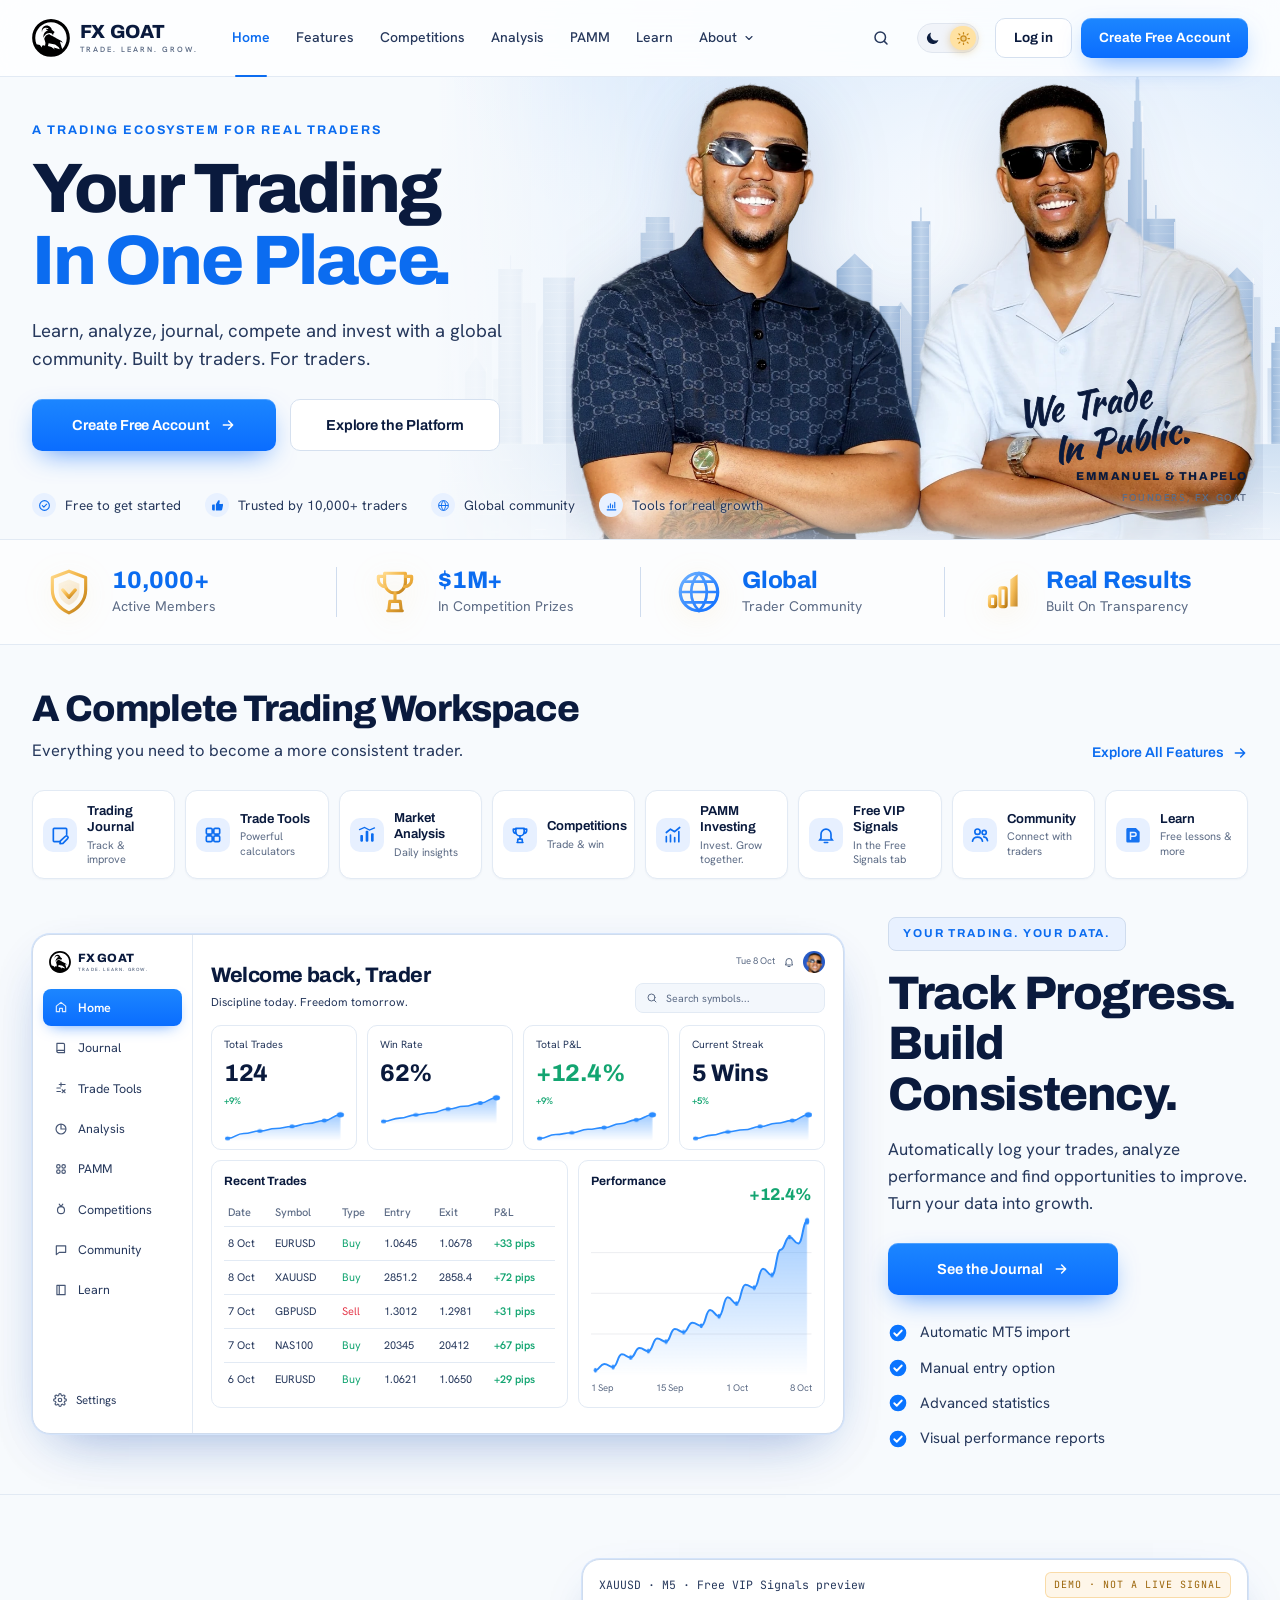
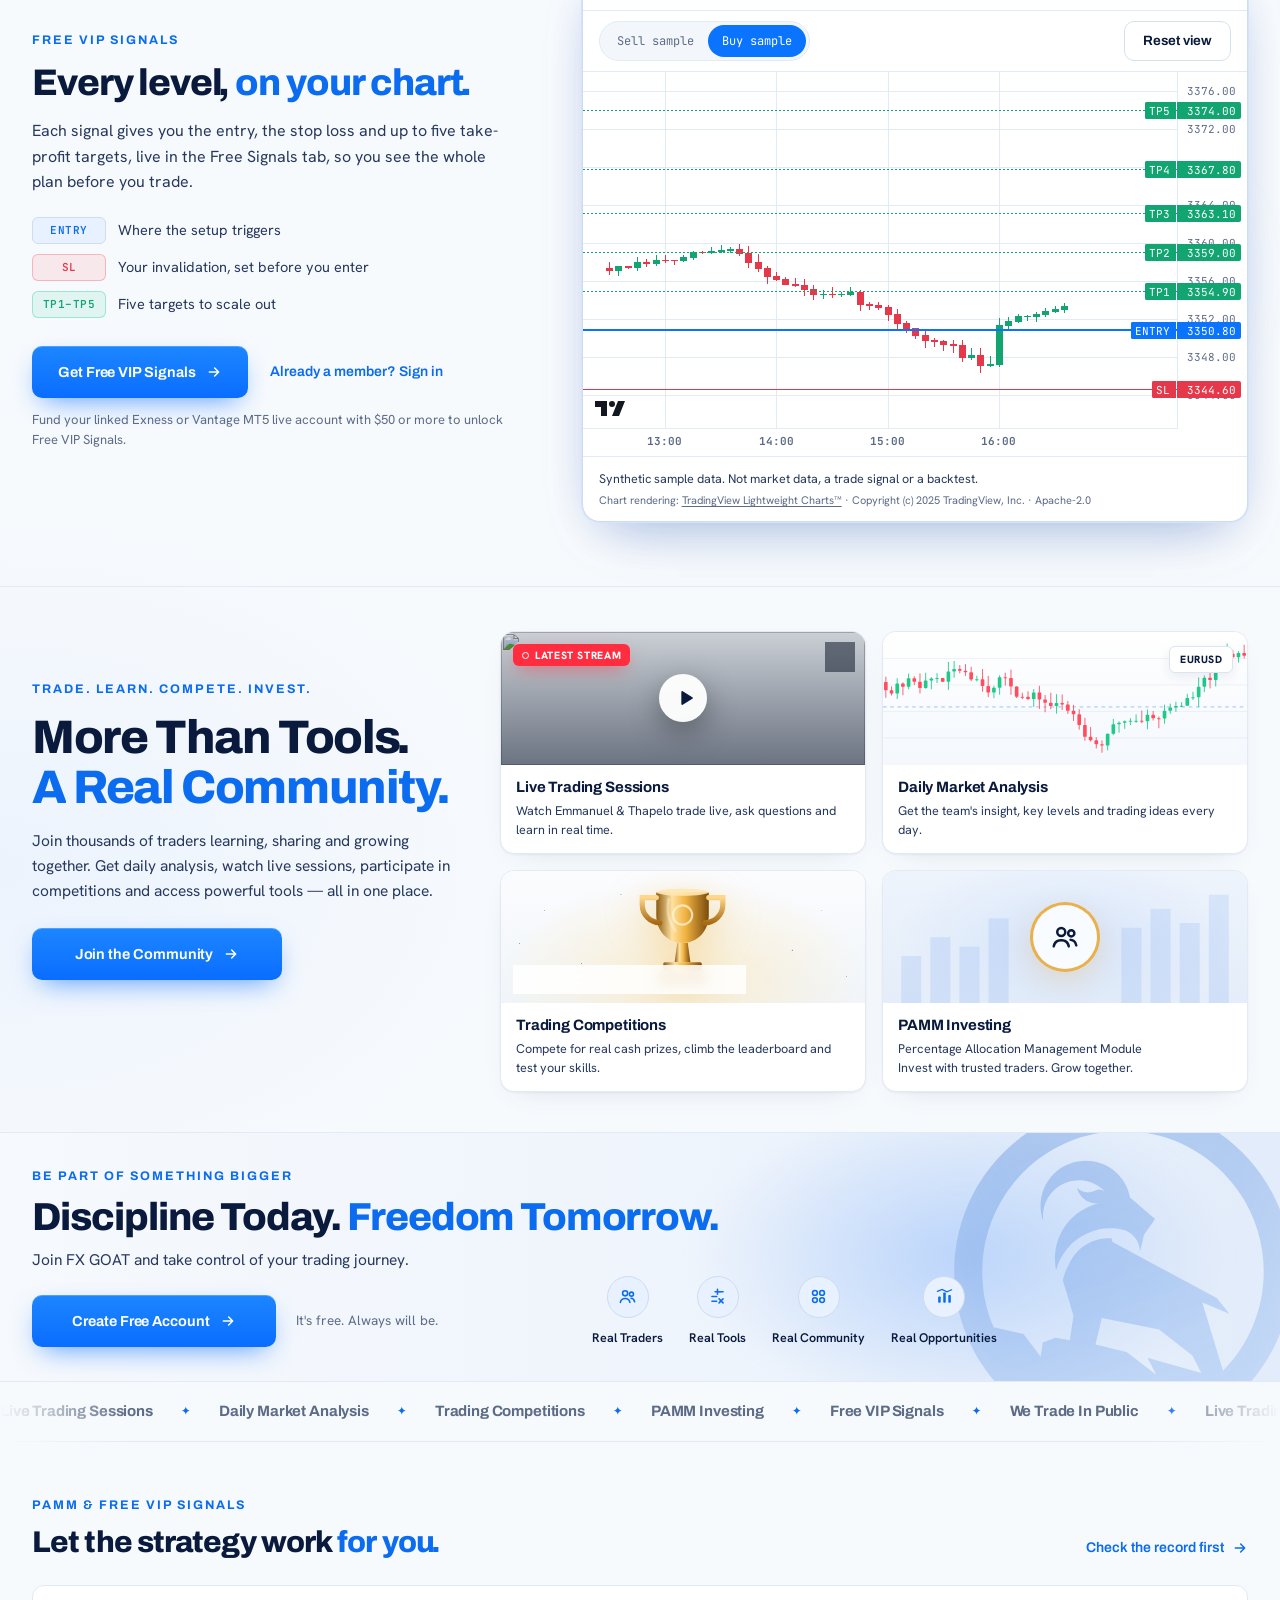
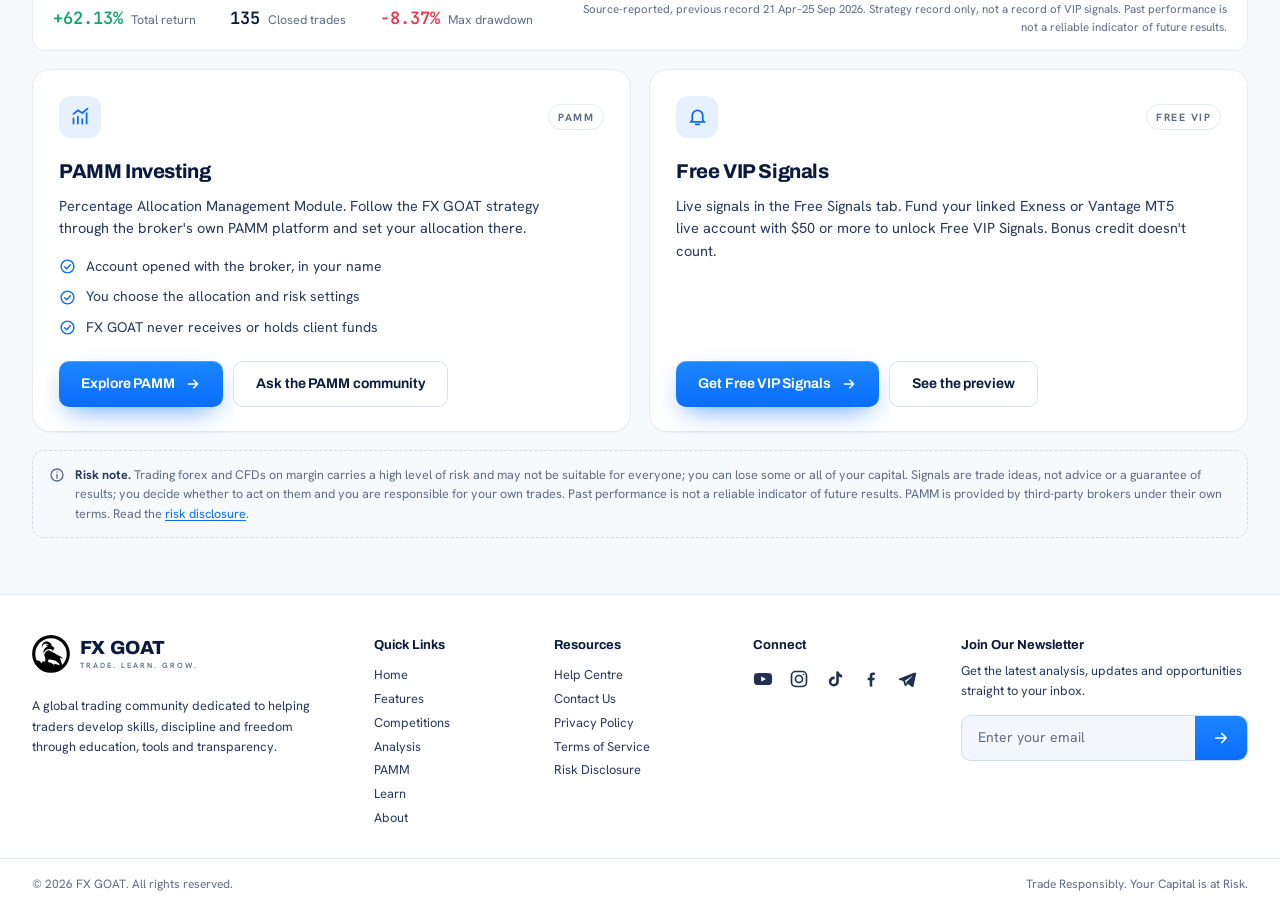
==== index.html @ 234e2928 "preview: glowing-navy homepage (PAMM + Free VIP, no Copy Trading)" ====
<!doctype html>
<html lang="en" data-theme="dark">
<head>
  <meta charset="UTF-8" />
  <meta name="viewport" content="width=device-width, initial-scale=1, viewport-fit=cover" />
  <title>FX GOAT — Your Trading In One Place.</title>
  <meta name="description" content="Learn, analyze, journal, compete and invest with a global community. Built by traders. For traders." />
  <meta name="theme-color" content="#010e1f" media="(prefers-color-scheme: dark)" />
  <meta name="theme-color" content="#f7fafd" media="(prefers-color-scheme: light)" />
  <link rel="icon" href="/assets/fxgoat-icon-white.svg" type="image/svg+xml" />
  <link rel="preload" as="image" href="/assets/founders.webp" />
  <script>
    (function () {
      try {
        var s = localStorage.getItem('fxgoat-theme');
        var t = s === 'light' || s === 'dark' ? s : (window.matchMedia('(prefers-color-scheme: light)').matches ? 'light' : 'dark');
        document.documentElement.setAttribute('data-theme', t);
      } catch (e) {}
      document.documentElement.classList.add('js');
    })();
  </script>
  <script type="module" crossorigin src="/assets/index-CThJHOkt.js"></script>
  <link rel="stylesheet" crossorigin href="/assets/index-Bb4tvzgu.css">
</head>
<body>
  <a class="skip" href="#main">Skip to content</a>

  <!-- ===== Icon sprite ===== -->
  <svg width="0" height="0" style="position:absolute" aria-hidden="true">
    <defs>
      <linearGradient id="g-gold" x1="0" y1="0" x2="1" y2="1"><stop offset="0" stop-color="#ffd98a"/><stop offset=".5" stop-color="#f0b03f"/><stop offset="1" stop-color="#b97a17"/></linearGradient>
      <linearGradient id="g-blue" x1="0" y1="0" x2="1" y2="1"><stop offset="0" stop-color="#6fb2ff"/><stop offset="1" stop-color="#0a6cff"/></linearGradient>
    </defs>
    <symbol id="i-search" viewBox="0 0 24 24" fill="none" stroke="currentColor" stroke-width="2" stroke-linecap="round"><circle cx="11" cy="11" r="7"/><path d="m20 20-3.5-3.5"/></symbol>
    <symbol id="i-moon" viewBox="0 0 24 24" fill="currentColor"><path d="M20.5 14.6A8.5 8.5 0 0 1 9.4 3.5a.6.6 0 0 0-.8-.7A9.5 9.5 0 1 0 21.2 15.4a.6.6 0 0 0-.7-.8Z"/></symbol>
    <symbol id="i-sun" viewBox="0 0 24 24" fill="none" stroke="currentColor" stroke-width="2" stroke-linecap="round"><circle cx="12" cy="12" r="4.2" fill="currentColor" fill-opacity=".25"/><path d="M12 2.5v2.2M12 19.3v2.2M4.6 4.6l1.6 1.6M17.8 17.8l1.6 1.6M2.5 12h2.2M19.3 12h2.2M4.6 19.4l1.6-1.6M17.8 6.2l1.6-1.6"/></symbol>
    <symbol id="i-chev" viewBox="0 0 24 24" fill="none" stroke="currentColor" stroke-width="2.2" stroke-linecap="round" stroke-linejoin="round"><path d="m6 9 6 6 6-6"/></symbol>
    <symbol id="i-arrow" viewBox="0 0 24 24" fill="none" stroke="currentColor" stroke-width="2.2" stroke-linecap="round" stroke-linejoin="round"><path d="M5 12h14M13 6l6 6-6 6"/></symbol>
    <symbol id="i-check" viewBox="0 0 24 24"><circle cx="12" cy="12" r="10" fill="currentColor"/><path d="m7.5 12.3 3 3 6-6.3" fill="none" stroke="#fff" stroke-width="2.2" stroke-linecap="round" stroke-linejoin="round"/></symbol>
    <symbol id="i-check-o" viewBox="0 0 24 24" fill="none" stroke="currentColor" stroke-width="2" stroke-linecap="round" stroke-linejoin="round"><circle cx="12" cy="12" r="9"/><path d="m8 12.3 2.8 2.8L16 9.6"/></symbol>
    <symbol id="i-thumb" viewBox="0 0 24 24" fill="currentColor"><path d="M7 10v11H3.5A1.5 1.5 0 0 1 2 19.5v-8A1.5 1.5 0 0 1 3.5 10H7Zm2 11V9.6l4.2-6.8a1.6 1.6 0 0 1 2.9 1.1L15.4 9h4.8a2 2 0 0 1 2 2.4l-1.6 7.8A2.3 2.3 0 0 1 18.3 21H9Z"/></symbol>
    <symbol id="i-globe" viewBox="0 0 24 24" fill="none" stroke="currentColor" stroke-width="1.8"><circle cx="12" cy="12" r="9"/><path d="M3 12h18M12 3c2.6 2.6 3.8 5.6 3.8 9s-1.2 6.4-3.8 9c-2.6-2.6-3.8-5.6-3.8-9S9.4 5.6 12 3Z"/></symbol>
    <symbol id="i-growth" viewBox="0 0 24 24" fill="none" stroke="currentColor" stroke-width="2" stroke-linecap="round" stroke-linejoin="round"><path d="M4 20h16"/><path d="M6 16v-3M10 16V9M14 16v-5M18 16V6"/></symbol>
    <symbol id="i-journal" viewBox="0 0 24 24" fill="none" stroke="currentColor" stroke-width="2" stroke-linecap="round" stroke-linejoin="round"><path d="M12 20H5a1 1 0 0 1-1-1V5a1 1 0 0 1 1-1h14a1 1 0 0 1 1 1v6"/><path d="M18.4 13.6a1.9 1.9 0 0 1 2.7 2.7L15.5 22 12 22.5l.5-3.5 5.9-5.4Z"/></symbol>
    <symbol id="i-tools" viewBox="0 0 24 24" fill="none" stroke="currentColor" stroke-width="2" stroke-linejoin="round"><rect x="4" y="4" width="7" height="7" rx="1.5"/><rect x="13" y="4" width="7" height="7" rx="1.5"/><rect x="4" y="13" width="7" height="7" rx="1.5"/><rect x="13" y="13" width="7" height="7" rx="1.5"/></symbol>
    <symbol id="i-analysis" viewBox="0 0 24 24" fill="currentColor"><rect x="4" y="12" width="3.2" height="8" rx="1"/><rect x="10.4" y="7" width="3.2" height="13" rx="1"/><rect x="16.8" y="10" width="3.2" height="10" rx="1"/><path d="M3 5.5 9 3l6 3 6-2.5" fill="none" stroke="currentColor" stroke-width="1.6" stroke-linecap="round"/></symbol>
    <symbol id="i-trophy" viewBox="0 0 24 24" fill="none" stroke="currentColor" stroke-width="2" stroke-linecap="round" stroke-linejoin="round"><path d="M7 4h10v4a5 5 0 0 1-10 0V4Z"/><path d="M17 5h3v1.5A3.5 3.5 0 0 1 16.6 10M7 5H4v1.5A3.5 3.5 0 0 0 7.4 10M12 13v4M8.5 21h7M9.5 17h5l.5 4h-6l.5-4Z"/></symbol>
    <symbol id="i-pamm" viewBox="0 0 24 24" fill="none" stroke="currentColor" stroke-width="2" stroke-linecap="round" stroke-linejoin="round"><path d="M4 20V14M9 20v-8M14 20v-5M19 20V8"/><path d="M4 9l5-4 5 3 6-5"/></symbol>
    <symbol id="i-users" viewBox="0 0 24 24" fill="none" stroke="currentColor" stroke-width="2" stroke-linecap="round" stroke-linejoin="round"><circle cx="9" cy="8" r="3.2"/><path d="M3 19.5c.6-3.3 3-5 6-5s5.4 1.7 6 5"/><circle cx="17" cy="9" r="2.5"/><path d="M16.5 14.3c2.4.2 4 1.7 4.5 4.4"/></symbol>
    <symbol id="i-learn" viewBox="0 0 24 24" fill="currentColor"><path d="M5 3.5h10.5L20 8v11.5A1.5 1.5 0 0 1 18.5 21h-13A1.5 1.5 0 0 1 4 19.5v-14A2 2 0 0 1 5 3.5Z" opacity=".95"/><path d="M9 9h4.5a2.2 2.2 0 0 1 0 4.4H9V9Zm0 4.4V17" fill="none" stroke="var(--tile-ic-bg,#fff)" stroke-width="1.8" stroke-linecap="round"/></symbol>
    <symbol id="i-home" viewBox="0 0 24 24" fill="none" stroke="currentColor" stroke-width="2" stroke-linejoin="round"><path d="M4 10.5 12 4l8 6.5V20h-5.5v-5.5h-5V20H4z"/></symbol>
    <symbol id="i-book" viewBox="0 0 24 24" fill="none" stroke="currentColor" stroke-width="2" stroke-linejoin="round"><path d="M5 4h11a2 2 0 0 1 2 2v14H7a2 2 0 0 1-2-2V4Z"/><path d="M5 18a2 2 0 0 1 2-2h11"/></symbol>
    <symbol id="i-calc" viewBox="0 0 24 24" fill="none" stroke="currentColor" stroke-width="2" stroke-linecap="round"><path d="M12 3v6M9 6h6M5 12h6M14 15l5 5M19 15l-5 5M5 18h6"/><path d="M15 6h4"/></symbol>
    <symbol id="i-pie" viewBox="0 0 24 24" fill="none" stroke="currentColor" stroke-width="2"><circle cx="12" cy="12" r="8.5"/><path d="M12 3.5V12h8.5"/></symbol>
    <symbol id="i-grid4" viewBox="0 0 24 24" fill="none" stroke="currentColor" stroke-width="2"><circle cx="7.5" cy="7.5" r="3"/><circle cx="16.5" cy="7.5" r="3"/><circle cx="7.5" cy="16.5" r="3"/><circle cx="16.5" cy="16.5" r="3"/></symbol>
    <symbol id="i-medal" viewBox="0 0 24 24" fill="none" stroke="currentColor" stroke-width="2" stroke-linejoin="round"><circle cx="12" cy="14" r="6"/><path d="m8.5 3 3.5 5 3.5-5"/></symbol>
    <symbol id="i-chat" viewBox="0 0 24 24" fill="none" stroke="currentColor" stroke-width="2" stroke-linejoin="round"><path d="M4 5h16v11H9l-5 4V5Z"/></symbol>
    <symbol id="i-cap" viewBox="0 0 24 24" fill="none" stroke="currentColor" stroke-width="2" stroke-linejoin="round"><path d="M5 4h14v16H5z"/><path d="M9 4v16"/></symbol>
    <symbol id="i-gear" viewBox="0 0 24 24" fill="none" stroke="currentColor" stroke-width="2"><circle cx="12" cy="12" r="3"/><path d="M19.4 15a1.6 1.6 0 0 0 .3 1.8l.1.1a2 2 0 1 1-2.8 2.8l-.1-.1a1.6 1.6 0 0 0-1.8-.3 1.6 1.6 0 0 0-1 1.5V21a2 2 0 1 1-4 0v-.1a1.6 1.6 0 0 0-1-1.5 1.6 1.6 0 0 0-1.8.3l-.1.1a2 2 0 1 1-2.8-2.8l.1-.1a1.6 1.6 0 0 0 .3-1.8 1.6 1.6 0 0 0-1.5-1H3a2 2 0 1 1 0-4h.1a1.6 1.6 0 0 0 1.5-1 1.6 1.6 0 0 0-.3-1.8l-.1-.1a2 2 0 1 1 2.8-2.8l.1.1a1.6 1.6 0 0 0 1.8.3H9a1.6 1.6 0 0 0 1-1.5V3a2 2 0 1 1 4 0v.1a1.6 1.6 0 0 0 1 1.5 1.6 1.6 0 0 0 1.8-.3l.1-.1a2 2 0 1 1 2.8 2.8l-.1.1a1.6 1.6 0 0 0-.3 1.8V9a1.6 1.6 0 0 0 1.5 1H21a2 2 0 1 1 0 4h-.1a1.6 1.6 0 0 0-1.5 1Z"/></symbol>
    <symbol id="i-bell" viewBox="0 0 24 24" fill="none" stroke="currentColor" stroke-width="2" stroke-linecap="round"><path d="M6 16V11a6 6 0 1 1 12 0v5l1.5 2h-15L6 16Z"/><path d="M10 21h4"/></symbol>
    <symbol id="i-play" viewBox="0 0 24 24" fill="currentColor"><path d="M8 5.5v13a1 1 0 0 0 1.5.9l10.5-6.5a1 1 0 0 0 0-1.8L9.5 4.6A1 1 0 0 0 8 5.5Z"/></symbol>
    <symbol id="i-close" viewBox="0 0 24 24" fill="none" stroke="currentColor" stroke-width="2.2" stroke-linecap="round"><path d="M6 6l12 12M18 6 6 18"/></symbol>
    <symbol id="i-menu" viewBox="0 0 24 24" fill="none" stroke="currentColor" stroke-width="2.2" stroke-linecap="round"><path d="M4 7h16M4 12h16M4 17h16"/></symbol>
    <symbol id="i-expand" viewBox="0 0 24 24" fill="none" stroke="currentColor" stroke-width="2" stroke-linecap="round" stroke-linejoin="round"><path d="M15 4h5v5M9 20H4v-5M20 4l-6 6M4 20l6-6"/></symbol>
    <symbol id="i-shield" viewBox="0 0 24 24" fill="none" stroke="currentColor" stroke-width="2" stroke-linejoin="round"><path d="M12 3 4.5 6v6c0 4.5 3.3 7.8 7.5 9 4.2-1.2 7.5-4.5 7.5-9V6L12 3Z"/><path d="m9 12 2.2 2.2L15.5 10" stroke-linecap="round"/></symbol>
    <symbol id="i-info" viewBox="0 0 24 24" fill="none" stroke="currentColor" stroke-width="2" stroke-linecap="round"><circle cx="12" cy="12" r="9"/><path d="M12 11v6M12 7.5v.01"/></symbol>
    <symbol id="i-person" viewBox="0 0 24 24" fill="currentColor"><circle cx="12" cy="8.5" r="4"/><path d="M4 21c.7-4.4 3.9-7 8-7s7.3 2.6 8 7H4Z"/></symbol>
    <symbol id="i-yt" viewBox="0 0 24 24" fill="currentColor"><path d="M22.5 7.2a2.8 2.8 0 0 0-2-2C18.7 4.7 12 4.7 12 4.7s-6.7 0-8.5.5a2.8 2.8 0 0 0-2 2A29 29 0 0 0 1 12a29 29 0 0 0 .5 4.8 2.8 2.8 0 0 0 2 2c1.8.5 8.5.5 8.5.5s6.7 0 8.5-.5a2.8 2.8 0 0 0 2-2A29 29 0 0 0 23 12a29 29 0 0 0-.5-4.8ZM9.8 15.1V8.9l5.7 3.1-5.7 3.1Z"/></symbol>
    <symbol id="i-ig" viewBox="0 0 24 24" fill="none" stroke="currentColor" stroke-width="2"><rect x="3" y="3" width="18" height="18" rx="5"/><circle cx="12" cy="12" r="4.2"/><circle cx="17.4" cy="6.6" r="1" fill="currentColor" stroke="none"/></symbol>
    <symbol id="i-tt" viewBox="0 0 24 24" fill="currentColor"><path d="M16.6 3c.3 2.3 1.7 3.9 4 4.1v3.1a7.6 7.6 0 0 1-4-1.2v6.1a6 6 0 1 1-6-6c.3 0 .6 0 .9.1v3.2a2.9 2.9 0 1 0 2 2.7V3h3.1Z"/></symbol>
    <symbol id="i-fb" viewBox="0 0 24 24" fill="currentColor"><path d="M13.5 21v-7.5H16l.4-3h-2.9V8.6c0-.9.3-1.5 1.5-1.5h1.6V4.4a21 21 0 0 0-2.3-.1c-2.3 0-3.9 1.4-3.9 4V10.5H8v3h2.4V21h3.1Z"/></symbol>
    <symbol id="i-tg" viewBox="0 0 24 24" fill="currentColor"><path d="M21.4 4.2 2.9 11.3c-1.3.5-1.2 1.2-.2 1.5l4.7 1.5 1.8 5.6c.2.6.4.8.9.8.4 0 .6-.2.9-.5l2.3-2.2 4.8 3.5c.9.5 1.5.2 1.7-.8l3.1-14.7c.3-1.3-.5-1.8-1.5-1.4ZM9.6 14l8.3-5.3c.4-.2.7-.1.4.2l-6.9 6.3-.3 3.1L9.6 14Z"/></symbol>
  </svg>

  <!-- ===== Header ===== -->
  <header class="site-header" id="top">
    <div class="container header-inner">
      <a class="brand" href="https://fxgoat.com/" aria-label="FX GOAT home">
        <span class="brand-mark" aria-hidden="true"></span>
        <span class="brand-text"><b>FX GOAT</b><small>TRADE. LEARN. GROW.</small></span>
      </a>
      <nav class="main-nav" aria-label="Primary">
        <a class="is-active" aria-current="page" href="https://fxgoat.com/">Home</a>
        <a href="https://fxgoat.com/technology">Features</a>
        <a href="https://fxgoat.com/account/signup?product=competitions&amp;source=competition-popup">Competitions</a>
        <a href="https://fxgoat.com/trading">Analysis</a>
        <a href="https://fxgoat.com/follow-the-strategy">PAMM</a>
        <a href="https://www.gtmfxgoat.com" target="_blank" rel="noopener">Learn</a>
        <div class="nav-drop">
          <button class="nav-drop-btn" aria-expanded="false" aria-haspopup="true">About <svg class="ic12"><use href="#i-chev"/></svg></button>
          <div class="nav-drop-menu" role="menu">
            <a role="menuitem" href="https://fxgoat.com/about"><b>About FX GOAT</b><span>Our story and founders</span></a>
            <a role="menuitem" href="https://fxgoat.com/performance"><b>Performance</b><span>The published record</span></a>
            <a role="menuitem" href="https://fxgoat.com/media"><b>Community &amp; Media</b><span>Channels and Telegram</span></a>
            <a role="menuitem" href="https://fxgoat.com/partners"><b>Partners</b><span>Brokers, platforms, sponsors</span></a>
            <a role="menuitem" href="https://fxgoat.com/contact"><b>Contact</b><span>Talk to the team</span></a>
          </div>
        </div>
      </nav>
      <div class="header-actions">
        <button class="icon-btn" id="search-btn" aria-label="Search FX GOAT"><svg class="ic18"><use href="#i-search"/></svg></button>
        <button class="theme-toggle" id="theme-toggle" role="switch" aria-checked="true" aria-label="Toggle dark mode">
          <span class="tt-track"><span class="tt-ic tt-moon"><svg><use href="#i-moon"/></svg></span><span class="tt-ic tt-sun"><svg><use href="#i-sun"/></svg></span><span class="tt-knob"></span></span>
        </button>
        <a class="btn btn-ghost btn-sm hide-sm" href="https://dashboard.fxgoat.com/login">Log in</a>
        <a class="btn btn-primary btn-sm hide-sm" href="https://fxgoat.com/account/signup">Create Free Account</a>
        <button class="icon-btn menu-btn" id="menu-btn" aria-label="Open menu" aria-expanded="false" aria-controls="mobile-menu"><svg class="ic20"><use href="#i-menu"/></svg></button>
      </div>
    </div>
    <div class="mobile-menu" id="mobile-menu" hidden>
      <nav class="container" aria-label="Mobile">
        <a href="https://fxgoat.com/">Home</a>
        <a href="https://fxgoat.com/technology">Features</a>
        <a href="https://fxgoat.com/account/signup?product=competitions&amp;source=competition-popup">Competitions</a>
        <a href="https://fxgoat.com/trading">Analysis</a>
        <a href="https://fxgoat.com/follow-the-strategy">PAMM</a>
        <a href="https://www.gtmfxgoat.com" target="_blank" rel="noopener">Learn</a>
        <a href="https://fxgoat.com/about">About</a>
        <div class="mm-actions">
          <a class="btn btn-ghost" href="https://dashboard.fxgoat.com/login">Log in</a>
          <a class="btn btn-primary" href="https://fxgoat.com/account/signup">Create Free Account</a>
        </div>
      </nav>
    </div>
  </header>

  <main id="main">
    <!-- ===== Hero ===== -->
    <section class="hero" aria-labelledby="hero-title">
      <div class="hero-bg" aria-hidden="true">
        <div class="hero-sky hero-sky-dark"></div>
        <div class="hero-sky hero-sky-light"></div>
        <div class="hero-fade"></div>
      </div>
      <div class="container hero-grid">
        <div class="hero-copy">
          <p class="eyebrow reveal-up">A Trading Ecosystem For Real Traders</p>
          <h1 id="hero-title" class="hero-title">
            <span class="line split-words">Your Trading</span>
            <span class="line accent rotator" data-words="In One Place.|In Public.|With Discipline." aria-label="In One Place."><span class="rot-word">In One Place.</span></span>
          </h1>
          <p class="hero-lede reveal-up" style="--d:.35s">Learn, analyze, journal, compete and invest with a global community. Built by traders. For traders.</p>
          <div class="hero-ctas reveal-up" style="--d:.45s">
            <a class="btn btn-primary btn-lg" href="https://fxgoat.com/account/signup">Create Free Account <svg class="ic16 arr"><use href="#i-arrow"/></svg></a>
            <a class="btn btn-ghost btn-lg" href="https://fxgoat.com/technology">Explore the Platform</a>
          </div>
        </div>
        <div class="hero-visual" aria-hidden="false">
          <img class="founders" src="/assets/founders.webp" width="1285" height="958" alt="Emmanuel and Thapelo, founders of FX GOAT, arms crossed in front of the Dubai skyline" fetchpriority="high" />
          <div class="signature">
            <svg class="sig-svg" viewBox="0 0 300 120" aria-hidden="true"><text x="8" y="52" class="sig-text">We Trade</text><text x="46" y="104" class="sig-text">In Public.</text></svg>
            <span class="sr-only">We Trade In Public.</span>
            <p class="sig-name"><b>EMMANUEL &amp; THAPELO</b><span>FOUNDERS, FX GOAT</span></p>
          </div>
        </div>
        <ul class="trust-row reveal-up" style="--d:.6s">
          <li><span class="trust-ic"><svg><use href="#i-check-o"/></svg></span>Free to get started</li>
          <li><span class="trust-ic"><svg><use href="#i-thumb"/></svg></span>Trusted by 10,000+ traders</li>
          <li><span class="trust-ic"><svg><use href="#i-globe"/></svg></span>Global community</li>
          <li><span class="trust-ic"><svg><use href="#i-growth"/></svg></span>Tools for real growth</li>
        </ul>
      </div>
    </section>

    <!-- ===== Stats strip ===== -->
    <section class="stats" aria-label="FX GOAT in numbers">
      <div class="container stats-grid">
        <div class="stat reveal-up">
          <svg class="stat-ic" viewBox="0 0 48 48" aria-hidden="true"><path d="M24 4 8 10v12c0 10 7 18 16 22 9-4 16-12 16-22V10L24 4Z" fill="none" stroke="url(#g-gold)" stroke-width="3" stroke-linejoin="round"/><path d="M24 12 14 16v7c0 6 4 11 10 13.5 6-2.5 10-7.5 10-13.5v-7l-10-4Z" fill="url(#g-gold)" opacity=".18"/><path d="m18 22 6 7 6-7" fill="none" stroke="url(#g-gold)" stroke-width="3.2" stroke-linecap="round" stroke-linejoin="round"/></svg>
          <div><b class="stat-v" data-count="10000" data-suffix="+">10,000+</b><span>Active Members</span></div>
        </div>
        <div class="stat reveal-up" style="--d:.08s">
          <svg class="stat-ic" viewBox="0 0 48 48" aria-hidden="true"><path d="M14 6h20v9a10 10 0 0 1-20 0V6Z" fill="none" stroke="url(#g-gold)" stroke-width="3" stroke-linejoin="round"/><path d="M34 9h6v3a7 7 0 0 1-7 7M14 9H8v3a7 7 0 0 0 7 7M24 25v8M17 42h14M19 33h10l1 9H18l1-9Z" fill="none" stroke="url(#g-gold)" stroke-width="3" stroke-linecap="round" stroke-linejoin="round"/></svg>
          <div><b class="stat-v" data-count="1" data-prefix="$" data-suffix="M+">$1M+</b><span>In Competition Prizes</span></div>
        </div>
        <div class="stat reveal-up" style="--d:.16s">
          <svg class="stat-ic" viewBox="0 0 48 48" aria-hidden="true"><circle cx="24" cy="24" r="18" fill="none" stroke="url(#g-blue)" stroke-width="3"/><path d="M6 24h36M24 6c5 5 7.5 11 7.5 18S29 37 24 42c-5-5-7.5-11-7.5-18S19 11 24 6ZM9 14h30M9 34h30" fill="none" stroke="url(#g-blue)" stroke-width="2.6"/></svg>
          <div><b class="stat-v">Global</b><span>Trader Community</span></div>
        </div>
        <div class="stat reveal-up" style="--d:.24s">
          <svg class="stat-ic" viewBox="0 0 48 48" aria-hidden="true"><path d="M8 42h32" stroke="url(#g-gold)" stroke-width="3" stroke-linecap="round"/><rect x="11" y="28" width="6" height="10" rx="1.5" fill="none" stroke="url(#g-gold)" stroke-width="3"/><rect x="21" y="20" width="6" height="18" rx="1.5" fill="none" stroke="url(#g-gold)" stroke-width="3"/><path d="M31 38V12l7-5v31" fill="url(#g-gold)" opacity=".9"/></svg>
          <div><b class="stat-v">Real Results</b><span>Built On Transparency</span></div>
        </div>
      </div>
    </section>

    <!-- ===== Workspace ===== -->
    <section class="workspace" id="features" aria-labelledby="ws-title">
      <div class="container">
        <div class="sec-head">
          <div>
            <h2 id="ws-title" class="h2 split-words">A Complete Trading Workspace</h2>
            <p class="sec-sub reveal-up">Everything you need to become a more consistent trader.</p>
          </div>
          <a class="text-link reveal-up" href="https://fxgoat.com/technology">Explore All Features <svg class="ic16 arr"><use href="#i-arrow"/></svg></a>
        </div>
        <div class="tiles stagger">
          <a class="tile" href="https://fxgoat.com/account/client-area"><span class="tile-ic"><svg><use href="#i-journal"/></svg></span><span><b>Trading Journal</b><small>Track &amp; improve</small></span></a>
          <a class="tile" href="https://fxgoat.com/account/client-area"><span class="tile-ic"><svg><use href="#i-tools"/></svg></span><span><b>Trade Tools</b><small>Powerful calculators</small></span></a>
          <a class="tile" href="https://fxgoat.com/trading"><span class="tile-ic"><svg><use href="#i-analysis"/></svg></span><span><b>Market Analysis</b><small>Daily insights</small></span></a>
          <a class="tile" href="https://fxgoat.com/account/signup?product=competitions&amp;source=competition-popup"><span class="tile-ic"><svg><use href="#i-trophy"/></svg></span><span><b>Competitions</b><small>Trade &amp; win</small></span></a>
          <a class="tile" href="https://fxgoat.com/follow-the-strategy"><span class="tile-ic"><svg><use href="#i-pamm"/></svg></span><span><b>PAMM Investing</b><small>Invest. Grow together.</small></span></a>
          <a class="tile" href="https://dashboard.fxgoat.com/signup?product=fxgoat-algo-v4&amp;source=home-free-vip"><span class="tile-ic"><svg><use href="#i-bell"/></svg></span><span><b>Free VIP Signals</b><small>In the Free Signals tab</small></span></a>
          <a class="tile" href="https://fxgoat.com/media#communities"><span class="tile-ic"><svg><use href="#i-users"/></svg></span><span><b>Community</b><small>Connect with traders</small></span></a>
          <a class="tile" href="https://www.gtmfxgoat.com" target="_blank" rel="noopener"><span class="tile-ic"><svg><use href="#i-learn"/></svg></span><span><b>Learn</b><small>Free lessons &amp; more</small></span></a>
        </div>

        <div class="journal-grid">
          <!-- Dashboard mock -->
          <div class="dash reveal-up" role="img" aria-label="Preview of the FX GOAT member dashboard: welcome screen with stats, recent trades and performance chart">
            <aside class="dash-side" aria-hidden="true">
              <div class="dash-brand"><span class="brand-mark sm"></span><span class="brand-text"><b>FX GOAT</b><small>TRADE. LEARN. GROW.</small></span></div>
              <ul>
                <li class="on"><svg><use href="#i-home"/></svg>Home</li>
                <li><svg><use href="#i-book"/></svg>Journal</li>
                <li><svg><use href="#i-calc"/></svg>Trade Tools</li>
                <li><svg><use href="#i-pie"/></svg>Analysis</li>
                <li><svg><use href="#i-grid4"/></svg>PAMM</li>
                <li><svg><use href="#i-medal"/></svg>Competitions</li>
                <li><svg><use href="#i-chat"/></svg>Community</li>
                <li><svg><use href="#i-cap"/></svg>Learn</li>
              </ul>
              <div class="dash-settings"><svg><use href="#i-gear"/></svg>Settings</div>
            </aside>
            <div class="dash-main" aria-hidden="true">
              <div class="dash-top">
                <div><h3>Welcome back, Trader</h3><p>Discipline today. Freedom tomorrow.</p></div>
                <div class="dash-tr">
                  <div class="dash-meta"><span class="dash-date">Tue 8 Oct</span><svg><use href="#i-bell"/></svg><img src="/assets/avatar-founder.jpg" alt="" width="22" height="22"/></div>
                  <div class="dash-search"><svg><use href="#i-search"/></svg>Search symbols...</div>
                </div>
              </div>
              <div class="dash-cards">
                <div class="dcard"><span>Total Trades</span><b>124</b><em class="up">+9%</em><svg class="spark" data-spark="3,4,4.5,5,5.4,6,6.6,7.8" viewBox="0 0 100 34" preserveAspectRatio="none"></svg></div>
                <div class="dcard"><span>Win Rate</span><b>62%</b><svg class="spark" data-spark="3,3.6,4.2,4.6,5.3,5.8,6.4,7.4" viewBox="0 0 100 34" preserveAspectRatio="none"></svg></div>
                <div class="dcard"><span>Total P&amp;L</span><b class="up">+12.4%</b><em class="up">+9%</em><svg class="spark" data-spark="2.5,3.4,3.8,4.6,5,5.9,6.8,8" viewBox="0 0 100 34" preserveAspectRatio="none"></svg></div>
                <div class="dcard"><span>Current Streak</span><b>5 Wins</b><em class="up">+5%</em><svg class="spark" data-spark="3.2,3.8,4.4,4.8,5.4,6,6.5,7.6" viewBox="0 0 100 34" preserveAspectRatio="none"></svg></div>
              </div>
              <div class="dash-bottom">
                <div class="dpanel trades">
                  <h4>Recent Trades</h4>
                  <table>
                    <thead><tr><th>Date</th><th>Symbol</th><th>Type</th><th>Entry</th><th>Exit</th><th>P&amp;L</th></tr></thead>
                    <tbody>
                      <tr><td>8 Oct</td><td>EURUSD</td><td class="buy">Buy</td><td>1.0645</td><td>1.0678</td><td class="up">+33 pips</td></tr>
                      <tr><td>8 Oct</td><td>XAUUSD</td><td class="buy">Buy</td><td>2851.2</td><td>2858.4</td><td class="up">+72 pips</td></tr>
                      <tr><td>7 Oct</td><td>GBPUSD</td><td class="sell">Sell</td><td>1.3012</td><td>1.2981</td><td class="up">+31 pips</td></tr>
                      <tr><td>7 Oct</td><td>NAS100</td><td class="buy">Buy</td><td>20345</td><td>20412</td><td class="up">+67 pips</td></tr>
                      <tr><td>6 Oct</td><td>EURUSD</td><td class="buy">Buy</td><td>1.0621</td><td>1.0650</td><td class="up">+29 pips</td></tr>
                    </tbody>
                  </table>
                </div>
                <div class="dpanel perf">
                  <div class="perf-head"><h4>Performance</h4><b class="up">+12.4%</b></div>
                  <svg class="perf-chart" id="perf-chart" viewBox="0 0 300 150" preserveAspectRatio="none"></svg>
                  <div class="perf-x"><span>1 Sep</span><span>15 Sep</span><span>1 Oct</span><span>8 Oct</span></div>
                </div>
              </div>
            </div>
          </div>

          <div class="journal-copy">
            <p class="pill reveal-up">Your Trading. Your Data.</p>
            <h2 class="h2 lg split-words">Track Progress. <span class="br">Build Consistency.</span></h2>
            <p class="body reveal-up">Automatically log your trades, analyze performance and find opportunities to improve. Turn your data into growth.</p>
            <a class="btn btn-primary btn-lg reveal-up" href="https://fxgoat.com/account/client-area">See the Journal <svg class="ic16 arr"><use href="#i-arrow"/></svg></a>
            <ul class="checklist stagger">
              <li><svg><use href="#i-check"/></svg>Automatic MT5 import</li>
              <li><svg><use href="#i-check"/></svg>Manual entry option</li>
              <li><svg><use href="#i-check"/></svg>Advanced statistics</li>
              <li><svg><use href="#i-check"/></svg>Visual performance reports</li>
            </ul>
          </div>
        </div>
      </div>
    </section>

    <!-- ===== Free VIP Signals preview ===== -->
    <section class="vp" id="free-vip" aria-labelledby="vp-title">
      <div class="vp-glow" aria-hidden="true"></div>
      <div class="container vp-grid">
        <div class="vp-copy">
          <p class="eyebrow reveal-up" data-vp="eyebrow">Free VIP Signals</p>
          <h2 id="vp-title" class="h2 split-words">Every level, <span class="accent">on your chart.</span></h2>
          <p class="body reveal-up" data-vp="body">Each signal gives you the entry, the stop loss and up to five take-profit targets, live in the Free Signals tab, so you see the whole plan before you trade.</p>
          <ul class="vp-points stagger">
            <li><span class="ap-k">ENTRY</span>Where the setup triggers</li>
            <li><span class="ap-k sl">SL</span>Your invalidation, set before you enter</li>
            <li><span class="ap-k tp">TP1–TP5</span>Five targets to scale out</li>
          </ul>
          <div class="vp-cta reveal-up">
            <a class="btn btn-primary btn-lg" href="https://dashboard.fxgoat.com/signup?product=fxgoat-algo-v4&amp;source=home-free-vip" data-vp="cta"><span data-vp="cta-text">Get Free VIP Signals</span> <svg class="ic16 arr"><use href="#i-arrow"/></svg></a>
            <a class="text-link" href="https://dashboard.fxgoat.com/login">Already a member? Sign in</a>
          </div>
          <p class="vp-note reveal-up" data-vp="unlock">Fund your linked Exness or Vantage MT5 live account with $50 or more to unlock Free VIP Signals.</p>
        </div>
        <div class="vp-card reveal-up">
          <div class="vp-top"><span class="mono" data-vp="chart-title">XAUUSD · M5 · Free VIP Signals preview</span><span class="demo-tag mono">Demo · not a live signal</span></div>
          <div class="vp-bar">
            <div class="seg" role="tablist" aria-label="Sample direction"><button role="tab" data-side="sell" aria-selected="false">Sell sample</button><button role="tab" data-side="buy" aria-selected="true">Buy sample</button></div>
            <button class="btn btn-ghost btn-sm" type="button" data-reset>Reset view</button>
          </div>
          <div class="vp-chart" id="vp-chart" role="img" aria-label="Demo XAUUSD 5-minute chart with sample entry, stop loss and five take-profit lines. Synthetic data."></div>
          <div class="vp-foot">
            <p>Synthetic sample data. Not market data, a trade signal or a backtest.</p>
            <p class="credit">Chart rendering: <a href="https://www.tradingview.com/lightweight-charts/" target="_blank" rel="noopener">TradingView Lightweight Charts™</a> · Copyright (c) 2025 TradingView, Inc. · Apache-2.0</p>
          </div>
        </div>
      </div>
    </section>

    <!-- ===== Community ===== -->
    <section class="community" id="community" aria-labelledby="cm-title">
      <div class="container community-grid">
        <div class="community-copy">
          <p class="eyebrow reveal-up">Trade. Learn. Compete. Invest.</p>
          <h2 id="cm-title" class="h2 lg split-words">More Than Tools. <span class="accent shimmer">A Real Community.</span></h2>
          <p class="body reveal-up">Join thousands of traders learning, sharing and growing together. Get daily analysis, watch live sessions, participate in competitions and access powerful tools — all in one place.</p>
          <a class="btn btn-primary btn-lg reveal-up" href="https://fxgoat.com/media#communities">Join the Community <svg class="ic16 arr"><use href="#i-arrow"/></svg></a>
          <div class="avatars reveal-up">
            <span class="av-stack" aria-hidden="true"><i><svg><use href="#i-person"/></svg></i><i><svg><use href="#i-person"/></svg></i><i><svg><use href="#i-person"/></svg></i><i><svg><use href="#i-person"/></svg></i></span>
            <span class="av-text">10,000+ traders<br/>already inside</span>
          </div>
        </div>
        <div class="cm-cards stagger">
          <article class="cm-card live-card" id="live-card">
            <div class="cm-media live-media" id="live-media">
              <img class="live-poster" id="live-poster" src="/assets/yt/cxyDfCm6s1s.jpg" alt="" loading="lazy" />
              <span class="live-shade"></span>
              <span class="live-pill" id="live-pill"><i></i><span>LIVE</span></span>
              <button class="play-btn" id="live-play" type="button" aria-label="Play the latest FX GOAT livestream on this page"><svg><use href="#i-play"/></svg></button>
              <button class="expand-btn" id="live-expand" type="button" aria-label="Open the livestream theatre with recent sessions"><svg><use href="#i-expand"/></svg></button>
            </div>
            <div class="cm-body">
              <div class="cm-title-row"><h3>Live Trading Sessions</h3><button class="more-btn" id="live-more" type="button" aria-label="Open the livestream theatre with recent sessions"><svg><use href="#i-expand"/></svg>Recent</button></div>
              <p>Watch Emmanuel &amp; Thapelo trade live, ask questions and learn in real time.</p>
            </div>
          </article>
          <a class="cm-card" href="https://fxgoat.com/trading">
            <div class="cm-media chart-media"><svg class="candles" id="candles" viewBox="0 0 400 160" preserveAspectRatio="none" aria-hidden="true"></svg><span class="pair-pill">EURUSD</span></div>
            <div class="cm-body"><h3>Daily Market Analysis</h3><p>Get the team's insight, key levels and trading ideas every day.</p></div>
          </a>
          <a class="cm-card" href="https://fxgoat.com/account/signup?product=competitions&amp;source=competition-popup">
            <div class="cm-media trophy-media">
              <span class="sparkles" aria-hidden="true"></span>
              <svg class="trophy" viewBox="0 0 120 130" aria-hidden="true">
                <defs>
                  <linearGradient id="tg1" x1="0" y1="0" x2="1" y2="0"><stop offset="0" stop-color="#8a5a12"/><stop offset=".3" stop-color="#ffe1a0"/><stop offset=".55" stop-color="#f2b443"/><stop offset="1" stop-color="#7a4b0c"/></linearGradient>
                  <linearGradient id="tg2" x1="0" y1="0" x2="0" y2="1"><stop offset="0" stop-color="#ffd78a"/><stop offset="1" stop-color="#a86b14"/></linearGradient>
                </defs>
                <path d="M30 14h60v26c0 18-13 32-30 32S30 58 30 40V14Z" fill="url(#tg1)"/>
                <path d="M30 20H14v8c0 12 9 20 20 21M90 20h16v8c0 12-9 20-20 21" fill="none" stroke="url(#tg2)" stroke-width="6" stroke-linecap="round"/>
                <path d="M54 72h12l3 22H51z" fill="url(#tg1)"/>
                <rect x="38" y="94" width="44" height="10" rx="2" fill="url(#tg1)"/>
                <rect x="32" y="104" width="56" height="14" rx="3" fill="url(#tg2)"/>
                <ellipse cx="60" cy="14" rx="30" ry="4" fill="#ffe7b3" opacity=".9"/>
                <circle cx="60" cy="40" r="11" fill="none" stroke="#fff3d6" stroke-width="2.5" opacity=".75"/>
                <path d="M44 22c-2 12 0 26 8 36" stroke="#fff" stroke-width="3" opacity=".35" fill="none" stroke-linecap="round"/>
              </svg>
              <span class="comp-pill">Trading Battle Season 1 · $1,000 prize pool</span>
            </div>
            <div class="cm-body"><h3>Trading Competitions</h3><p>Compete for real cash prizes, climb the leaderboard and test your skills.</p></div>
          </a>
          <a class="cm-card" href="https://fxgoat.com/follow-the-strategy">
            <div class="cm-media pamm-media" aria-hidden="true">
              <svg class="pamm-bars" viewBox="0 0 400 140" preserveAspectRatio="none"><g fill="currentColor"><rect x="20" y="90" width="22" height="50"/><rect x="52" y="70" width="22" height="70"/><rect x="84" y="80" width="22" height="60"/><rect x="116" y="50" width="22" height="90"/><rect x="262" y="60" width="22" height="80"/><rect x="294" y="40" width="22" height="100"/><rect x="326" y="55" width="22" height="85"/><rect x="358" y="25" width="22" height="115"/></g></svg>
              <span class="pamm-ring"><svg><use href="#i-users"/></svg></span>
            </div>
            <div class="cm-body"><h3>PAMM Investing</h3><p>Percentage Allocation Management Module<br/>Invest with trusted traders. Grow together.</p></div>
          </a>
        </div>
      </div>
    </section>

    <!-- ===== Discipline band ===== -->
    <section class="discipline" aria-labelledby="dc-title">
      <div class="disc-art" aria-hidden="true"><span class="disc-smoke"></span><span class="disc-goat"></span></div>
      <div class="container disc-grid">
        <div>
          <p class="eyebrow reveal-up">Be Part Of Something Bigger</p>
          <h2 id="dc-title" class="h2 split-words">Discipline Today. <span class="accent shimmer">Freedom Tomorrow.</span></h2>
          <p class="body sm reveal-up">Join FX GOAT and take control of your trading journey.</p>
          <div class="disc-cta reveal-up">
            <a class="btn btn-primary btn-lg" href="https://fxgoat.com/account/signup">Create Free Account <svg class="ic16 arr"><use href="#i-arrow"/></svg></a>
            <span class="muted">It's free. Always will be.</span>
          </div>
        </div>
        <ul class="pillars stagger">
          <li><span><svg><use href="#i-users"/></svg></span>Real Traders</li>
          <li><span><svg><use href="#i-calc"/></svg></span>Real Tools</li>
          <li><span><svg><use href="#i-grid4"/></svg></span>Real Community</li>
          <li><span><svg><use href="#i-analysis"/></svg></span>Real Opportunities</li>
        </ul>
      </div>
    </section>

    <!-- ===== Marquee ===== -->
    <div class="marquee" aria-hidden="true">
      <div class="marquee-track">
        <div><span>Live Trading Sessions</span><i>✦</i><span>Daily Market Analysis</span><i>✦</i><span>Trading Competitions</span><i>✦</i><span>PAMM Investing</span><i>✦</i><span>Free VIP Signals</span><i>✦</i><span>We Trade In Public</span><i>✦</i></div>
        <div><span>Live Trading Sessions</span><i>✦</i><span>Daily Market Analysis</span><i>✦</i><span>Trading Competitions</span><i>✦</i><span>PAMM Investing</span><i>✦</i><span>Free VIP Signals</span><i>✦</i><span>We Trade In Public</span><i>✦</i></div>
      </div>
    </div>

    <!-- ===== PAMM & Free VIP Signals ===== -->
    <section class="invest" id="pamm" aria-labelledby="iv-title">
      <div class="container">
        <div class="sec-head">
          <div>
            <p class="eyebrow reveal-up">PAMM &amp; Free VIP Signals</p>
            <h2 id="iv-title" class="h2 split-words">Let the strategy work <span class="accent">for you.</span></h2>
          </div>
          <a class="text-link reveal-up" href="https://fxgoat.com/performance">Check the record first <svg class="ic16 arr"><use href="#i-arrow"/></svg></a>
        </div>
        <div class="record-strip reveal-up" aria-label="Previous record, source-reported">
          <div><b class="up">+62.13%</b><span>Total return</span></div>
          <div><b>135</b><span>Closed trades</span></div>
          <div><b class="down">−8.37%</b><span>Max drawdown</span></div>
          <p>Source-reported, previous record 21 Apr–25 Sep 2026. Strategy record only, not a record of VIP signals. Past performance is not a reliable indicator of future results.</p>
        </div>
        <div class="invest-grid stagger">
          <article class="iv-card">
            <div class="iv-top"><span class="iv-ic"><svg><use href="#i-pamm"/></svg></span><span class="iv-tag">PAMM</span></div>
            <h3>PAMM Investing</h3>
            <p>Percentage Allocation Management Module. Follow the FX GOAT strategy through the broker's own PAMM platform and set your allocation there.</p>
            <ul>
              <li><svg><use href="#i-check-o"/></svg>Account opened with the broker, in your name</li>
              <li><svg><use href="#i-check-o"/></svg>You choose the allocation and risk settings</li>
              <li><svg><use href="#i-check-o"/></svg>FX GOAT never receives or holds client funds</li>
            </ul>
            <div class="iv-ctas">
              <a class="btn btn-primary" href="https://fxgoat.com/follow-the-strategy">Explore PAMM <svg class="ic16 arr"><use href="#i-arrow"/></svg></a>
              <a class="btn btn-ghost" href="https://t.me/+b7LFNjoy-eMxZDI0" target="_blank" rel="noopener">Ask the PAMM community</a>
            </div>
          </article>
          <article class="iv-card">
            <div class="iv-top"><span class="iv-ic"><svg><use href="#i-bell"/></svg></span><span class="iv-tag">Free VIP</span></div>
            <h3>Free VIP Signals</h3>
            <p>Live signals in the Free Signals tab. <span data-vp="unlock-card">Fund your linked Exness or Vantage MT5 live account with $50 or more to unlock Free VIP Signals.</span> Bonus credit doesn't count.</p>
            <div class="iv-ctas">
              <a class="btn btn-primary" href="https://dashboard.fxgoat.com/signup?product=fxgoat-algo-v4&amp;source=home-free-vip">Get Free VIP Signals <svg class="ic16 arr"><use href="#i-arrow"/></svg></a>
              <a class="btn btn-ghost" href="#free-vip">See the preview</a>
            </div>
          </article>
        </div>
        <p class="risk-note reveal-up"><svg><use href="#i-info"/></svg><span><b>Risk note.</b> Trading forex and CFDs on margin carries a high level of risk and may not be suitable for everyone; you can lose some or all of your capital. Signals are trade ideas, not advice or a guarantee of results; you decide whether to act on them and you are responsible for your own trades. Past performance is not a reliable indicator of future results. PAMM is provided by third-party brokers under their own terms. Read the <a href="https://fxgoat.com/risk-disclosure">risk disclosure</a>.</span></p>
      </div>
    </section>
  </main>

  <!-- ===== Footer ===== -->
  <footer class="site-footer">
    <div class="container footer-grid">
      <div class="f-brand">
        <a class="brand" href="https://fxgoat.com/" aria-label="FX GOAT home"><span class="brand-mark" aria-hidden="true"></span><span class="brand-text"><b>FX GOAT</b><small>TRADE. LEARN. GROW.</small></span></a>
        <p>A global trading community dedicated to helping traders develop skills, discipline and freedom through education, tools and transparency.</p>
      </div>
      <nav class="f-col" aria-label="Quick links">
        <h4>Quick Links</h4>
        <a href="https://fxgoat.com/">Home</a>
        <a href="https://fxgoat.com/technology">Features</a>
        <a href="https://fxgoat.com/account/signup?product=competitions&amp;source=competition-popup">Competitions</a>
        <a href="https://fxgoat.com/trading">Analysis</a>
        <a href="https://fxgoat.com/follow-the-strategy">PAMM</a>
        <a href="https://www.gtmfxgoat.com" target="_blank" rel="noopener">Learn</a>
        <a href="https://fxgoat.com/about">About</a>
      </nav>
      <nav class="f-col" aria-label="Resources">
        <h4>Resources</h4>
        <a href="https://fxgoat.com/contact">Help Centre</a>
        <a href="https://fxgoat.com/contact">Contact Us</a>
        <a href="https://fxgoat.com/privacy">Privacy Policy</a>
        <a href="https://fxgoat.com/terms-of-service">Terms of Service</a>
        <a href="https://fxgoat.com/risk-disclosure">Risk Disclosure</a>
      </nav>
      <div class="f-col">
        <h4>Connect</h4>
        <div class="socials">
          <a href="https://youtube.com/@fxgoat_" target="_blank" rel="noopener" aria-label="YouTube: Emmanuel &amp; Thapelo Forex"><svg><use href="#i-yt"/></svg></a>
          <a href="https://instagram.com/fxgoat_" target="_blank" rel="noopener" aria-label="Instagram: @fxgoat_"><svg><use href="#i-ig"/></svg></a>
          <a href="https://tiktok.com/@emz_nolimits_" target="_blank" rel="noopener" aria-label="TikTok: @emz_nolimits_"><svg><use href="#i-tt"/></svg></a>
          <a href="https://www.facebook.com/share/1JncB2Lo2U/?mibextid=wwXIfr" target="_blank" rel="noopener" aria-label="Facebook: FX GOAT"><svg><use href="#i-fb"/></svg></a>
          <a href="https://t.me/FXGOAT1" target="_blank" rel="noopener" aria-label="Telegram: FX GOAT community"><svg><use href="#i-tg"/></svg></a>
        </div>
      </div>
      <div class="f-news">
        <h4>Join Our Newsletter</h4>
        <p>Get the latest analysis, updates and opportunities straight to your inbox.</p>
        <form class="news-form" id="news-form" novalidate>
          <label class="sr-only" for="news-email">Email address</label>
          <input id="news-email" type="email" placeholder="Enter your email" autocomplete="email" required />
          <button type="submit" aria-label="Subscribe"><svg class="ic18"><use href="#i-arrow"/></svg></button>
        </form>
        <p class="news-msg" id="news-msg" role="status" aria-live="polite"></p>
      </div>
    </div>
    <div class="container footer-legal">
      <span>© <span id="year">2026</span> FX GOAT. All rights reserved.</span>
      <span>Trade Responsibly. Your Capital is at Risk.</span>
    </div>
  </footer>

  <!-- ===== Theatre (inline live player + recent) ===== -->
  <div class="theatre" id="theatre" role="dialog" aria-modal="true" aria-labelledby="th-title" hidden>
    <div class="th-backdrop" data-close></div>
    <div class="th-panel">
      <div class="th-head">
        <div><p class="eyebrow">Watch us trade</p><h3 id="th-title">Live on weekdays. Replayed all week.</h3></div>
        <button class="icon-btn" data-close aria-label="Close"><svg class="ic20"><use href="#i-close"/></svg></button>
      </div>
      <div class="th-grid">
        <div class="th-player">
          <div class="th-frame" id="th-frame"></div>
          <div class="th-meta"><span class="live-pill sm" id="th-pill"><i></i><span>LIVE</span></span><b id="th-now">—</b><small id="th-date"></small></div>
        </div>
        <div class="th-side">
          <p class="th-label">Recent</p>
          <div class="th-list" id="th-list"></div>
          <div class="th-pills">
            <a href="https://youtube.com/@fxgoat_" target="_blank" rel="noopener"><svg><use href="#i-yt"/></svg>Emmanuel &amp; Thapelo Forex</a>
            <a href="https://youtube.com/@fxgoat_company" target="_blank" rel="noopener"><svg><use href="#i-yt"/></svg>FX GOAT</a>
            <a href="https://instagram.com/fxgoat_" target="_blank" rel="noopener"><svg><use href="#i-ig"/></svg>@fxgoat_</a>
            <a href="https://fxgoat.com/media#communities"><svg><use href="#i-tg"/></svg>All channels &amp; communities</a>
          </div>
        </div>
      </div>
    </div>
  </div>

  <!-- ===== Search palette ===== -->
  <div class="palette" id="palette" role="dialog" aria-modal="true" aria-label="Search FX GOAT" hidden>
    <div class="th-backdrop" data-close></div>
    <div class="pal-panel">
      <div class="pal-input"><svg class="ic18"><use href="#i-search"/></svg><input id="pal-q" type="search" placeholder="Search pages, tools and communities…" autocomplete="off" /><kbd>Esc</kbd></div>
      <ul class="pal-list" id="pal-list" role="listbox"></ul>
    </div>
  </div>

</body>
</html>
---- assets/index-Bb4tvzgu.css ----
@font-face{font-family:Archivo Variable;font-style:normal;font-display:swap;font-weight:100 900;font-stretch:62% 125%;src:url(/assets/archivo-vietnamese-wdth-normal-rJmnGBSt.woff2) format("woff2-variations");unicode-range:U+0102-0103,U+0110-0111,U+0128-0129,U+0168-0169,U+01A0-01A1,U+01AF-01B0,U+0300-0301,U+0303-0304,U+0308-0309,U+0323,U+0329,U+1EA0-1EF9,U+20AB}@font-face{font-family:Archivo Variable;font-style:normal;font-display:swap;font-weight:100 900;font-stretch:62% 125%;src:url(/assets/archivo-latin-ext-wdth-normal-7khWdh9v.woff2) format("woff2-variations");unicode-range:U+0100-02BA,U+02BD-02C5,U+02C7-02CC,U+02CE-02D7,U+02DD-02FF,U+0304,U+0308,U+0329,U+1D00-1DBF,U+1E00-1E9F,U+1EF2-1EFF,U+2020,U+20A0-20AB,U+20AD-20C0,U+2113,U+2C60-2C7F,U+A720-A7FF}@font-face{font-family:Archivo Variable;font-style:normal;font-display:swap;font-weight:100 900;font-stretch:62% 125%;src:url(/assets/archivo-latin-wdth-normal-DY7AcnAa.woff2) format("woff2-variations");unicode-range:U+0000-00FF,U+0131,U+0152-0153,U+02BB-02BC,U+02C6,U+02DA,U+02DC,U+0304,U+0308,U+0329,U+2000-206F,U+20AC,U+2122,U+2191,U+2193,U+2212,U+2215,U+FEFF,U+FFFD}@font-face{font-family:Hanken Grotesk Variable;font-style:normal;font-display:swap;font-weight:100 900;src:url([data-uri]) format("woff2-variations");unicode-range:U+0460-052F,U+1C80-1C8A,U+20B4,U+2DE0-2DFF,U+A640-A69F,U+FE2E-FE2F}@font-face{font-family:Hanken Grotesk Variable;font-style:normal;font-display:swap;font-weight:100 900;src:url(/assets/hanken-grotesk-vietnamese-wght-normal-CHiFlh_0.woff2) format("woff2-variations");unicode-range:U+0102-0103,U+0110-0111,U+0128-0129,U+0168-0169,U+01A0-01A1,U+01AF-01B0,U+0300-0301,U+0303-0304,U+0308-0309,U+0323,U+0329,U+1EA0-1EF9,U+20AB}@font-face{font-family:Hanken Grotesk Variable;font-style:normal;font-display:swap;font-weight:100 900;src:url(/assets/hanken-grotesk-latin-ext-wght-normal-Dg-wlmqe.woff2) format("woff2-variations");unicode-range:U+0100-02BA,U+02BD-02C5,U+02C7-02CC,U+02CE-02D7,U+02DD-02FF,U+0304,U+0308,U+0329,U+1D00-1DBF,U+1E00-1E9F,U+1EF2-1EFF,U+2020,U+20A0-20AB,U+20AD-20C0,U+2113,U+2C60-2C7F,U+A720-A7FF}@font-face{font-family:Hanken Grotesk Variable;font-style:normal;font-display:swap;font-weight:100 900;src:url(/assets/hanken-grotesk-latin-wght-normal-CaVRRdDk.woff2) format("woff2-variations");unicode-range:U+0000-00FF,U+0131,U+0152-0153,U+02BB-02BC,U+02C6,U+02DA,U+02DC,U+0304,U+0308,U+0329,U+2000-206F,U+20AC,U+2122,U+2191,U+2193,U+2212,U+2215,U+FEFF,U+FFFD}@font-face{font-family:JetBrains Mono Variable;font-style:normal;font-display:swap;font-weight:100 800;src:url([data-uri]) format("woff2-variations");unicode-range:U+0460-052F,U+1C80-1C8A,U+20B4,U+2DE0-2DFF,U+A640-A69F,U+FE2E-FE2F}@font-face{font-family:JetBrains Mono Variable;font-style:normal;font-display:swap;font-weight:100 800;src:url(/assets/jetbrains-mono-cyrillic-wght-normal-D73BlboJ.woff2) format("woff2-variations");unicode-range:U+0301,U+0400-045F,U+0490-0491,U+04B0-04B1,U+2116}@font-face{font-family:JetBrains Mono Variable;font-style:normal;font-display:swap;font-weight:100 800;src:url(/assets/jetbrains-mono-greek-wght-normal-Bw9x6K1M.woff2) format("woff2-variations");unicode-range:U+0370-0377,U+037A-037F,U+0384-038A,U+038C,U+038E-03A1,U+03A3-03FF}@font-face{font-family:JetBrains Mono Variable;font-style:normal;font-display:swap;font-weight:100 800;src:url(/assets/jetbrains-mono-vietnamese-wght-normal-Bt-aOZkq.woff2) format("woff2-variations");unicode-range:U+0102-0103,U+0110-0111,U+0128-0129,U+0168-0169,U+01A0-01A1,U+01AF-01B0,U+0300-0301,U+0303-0304,U+0308-0309,U+0323,U+0329,U+1EA0-1EF9,U+20AB}@font-face{font-family:JetBrains Mono Variable;font-style:normal;font-display:swap;font-weight:100 800;src:url(/assets/jetbrains-mono-latin-ext-wght-normal-DBQx-q_a.woff2) format("woff2-variations");unicode-range:U+0100-02BA,U+02BD-02C5,U+02C7-02CC,U+02CE-02D7,U+02DD-02FF,U+0304,U+0308,U+0329,U+1D00-1DBF,U+1E00-1E9F,U+1EF2-1EFF,U+2020,U+20A0-20AB,U+20AD-20C0,U+2113,U+2C60-2C7F,U+A720-A7FF}@font-face{font-family:JetBrains Mono Variable;font-style:normal;font-display:swap;font-weight:100 800;src:url(/assets/jetbrains-mono-latin-wght-normal-B9CIFXIH.woff2) format("woff2-variations");unicode-range:U+0000-00FF,U+0131,U+0152-0153,U+02BB-02BC,U+02C6,U+02DA,U+02DC,U+0304,U+0308,U+0329,U+2000-206F,U+20AC,U+2122,U+2191,U+2193,U+2212,U+2215,U+FEFF,U+FFFD}@font-face{font-family:Kaushan Script;font-style:normal;font-display:swap;font-weight:400;src:url(/assets/kaushan-script-latin-ext-400-normal-CW-Pyyvv.woff2) format("woff2"),url(/assets/kaushan-script-latin-ext-400-normal-Dmz6mG63.woff) format("woff");unicode-range:U+0100-02BA,U+02BD-02C5,U+02C7-02CC,U+02CE-02D7,U+02DD-02FF,U+0304,U+0308,U+0329,U+1D00-1DBF,U+1E00-1E9F,U+1EF2-1EFF,U+2020,U+20A0-20AB,U+20AD-20C0,U+2113,U+2C60-2C7F,U+A720-A7FF}@font-face{font-family:Kaushan Script;font-style:normal;font-display:swap;font-weight:400;src:url(/assets/kaushan-script-latin-400-normal-DtTcRpVb.woff2) format("woff2"),url(/assets/kaushan-script-latin-400-normal-DZZZR3n8.woff) format("woff");unicode-range:U+0000-00FF,U+0131,U+0152-0153,U+02BB-02BC,U+02C6,U+02DA,U+02DC,U+0304,U+0308,U+0329,U+2000-206F,U+20AC,U+2122,U+2191,U+2193,U+2212,U+2215,U+FEFF,U+FFFD}:root{--font-display: "Archivo Variable", "Archivo", ui-sans-serif, system-ui, -apple-system, "SF Pro Display", sans-serif;--font-body: "Hanken Grotesk Variable", "Hanken Grotesk", ui-sans-serif, system-ui, -apple-system, "SF Pro Text", sans-serif;--font-mono: "JetBrains Mono Variable", "JetBrains Mono", ui-monospace, monospace;--font-script: "Kaushan Script", "Brush Script MT", cursive;--container: 1368px;--gutter: 36px;--radius: 14px;--radius-lg: 18px;--ease: cubic-bezier(.22, 1, .36, 1);--ease-io: cubic-bezier(.65, 0, .35, 1);--green: #1fc98a;--red: #ff4d5e;--gold: #f2b54a;--accent: #0a74ff;--accent-2: #3d93ff}html[data-theme=dark]{color-scheme:dark;--bg: #010d1d;--bg-2: #020f22;--bg-elev: #041730;--surface: rgba(8, 28, 58, .62);--surface-solid: #061a35;--surface-2: rgba(12, 38, 76, .55);--border: rgba(84, 145, 255, .16);--border-strong: rgba(84, 145, 255, .32);--text: #f3f6fb;--text-2: #c6d2e4;--muted: #8ea0bb;--accent-text: #2a8bff;--accent-soft: rgba(26, 116, 255, .16);--tile-ic-bg: #0b2a5c;--tile-ic: #5aa5ff;--header-bg: rgba(2, 14, 32, .72);--shadow: 0 30px 80px -30px rgba(0, 0, 0, .7);--glow: 0 0 0 1px rgba(64, 140, 255, .35), 0 0 40px -6px rgba(32, 120, 255, .55);--btn-ghost-bg: rgba(6, 22, 46, .55);--btn-ghost-border: rgba(110, 160, 255, .35)}html[data-theme=light]{color-scheme:light;--bg: #f7fafd;--bg-2: #ffffff;--bg-elev: #ffffff;--surface: #ffffff;--surface-solid: #ffffff;--surface-2: #f3f7fc;--border: #e2eaf4;--border-strong: #cfdcee;--text: #0a1a3d;--text-2: #26385c;--muted: #5d6c86;--accent-text: #0b6cf0;--accent-soft: #e8f1ff;--tile-ic-bg: #e7f0ff;--tile-ic: #0b6cf0;--header-bg: rgba(255, 255, 255, .8);--shadow: 0 24px 60px -28px rgba(22, 52, 110, .25);--glow: 0 0 0 1px #d4e4fb, 0 18px 50px -20px rgba(20, 90, 220, .28);--btn-ghost-bg: #ffffff;--btn-ghost-border: #d5e0ef}*,*:before,*:after{box-sizing:border-box}html{-webkit-text-size-adjust:100%;scroll-behavior:smooth;scroll-padding-top:90px}body{margin:0;background:var(--bg);color:var(--text);font-family:var(--font-body);font-size:15px;line-height:1.55;-webkit-font-smoothing:antialiased;-moz-osx-font-smoothing:grayscale;text-rendering:optimizeLegibility;overflow-x:hidden;transition:background-color .5s var(--ease),color .5s var(--ease)}html[data-theme=dark] body{background:radial-gradient(1200px 700px at 85% 8%,rgba(20,90,220,.22),transparent 60%),radial-gradient(900px 600px at -10% 38%,rgba(20,80,200,.14),transparent 60%),radial-gradient(1000px 700px at 110% 70%,rgba(20,90,220,.12),transparent 60%),var(--bg)}html[data-theme=light] body{background:radial-gradient(1100px 600px at 85% 0%,rgba(120,175,255,.16),transparent 60%),radial-gradient(900px 600px at 0% 60%,rgba(140,185,255,.1),transparent 60%),var(--bg)}img,svg{display:block;max-width:100%}a{color:inherit;text-decoration:none}button{font:inherit;color:inherit;background:none;border:0;cursor:pointer;padding:0}h1,h2,h3,h4,p{margin:0}ul{list-style:none;margin:0;padding:0}:focus-visible{outline:2px solid var(--accent-2);outline-offset:3px;border-radius:8px}.sr-only{position:absolute!important;width:1px;height:1px;overflow:hidden;clip:rect(0 0 0 0);white-space:nowrap}.skip{position:absolute;left:16px;top:-60px;z-index:100;background:var(--accent);color:#fff;padding:10px 14px;border-radius:10px;transition:top .2s}.skip:focus{top:12px}.container{width:100%;max-width:calc(var(--container) + var(--gutter) * 2);margin:0 auto;padding:0 var(--gutter)}svg use{pointer-events:none}.ic12{width:12px;height:12px}.ic16{width:16px;height:16px}.ic18{width:18px;height:18px}.ic20{width:20px;height:20px}.accent{color:var(--accent-text)}.muted{color:var(--muted)}.btn{--h: 46px;display:inline-flex;align-items:center;justify-content:center;gap:10px;height:var(--h);padding:0 22px;border-radius:10px;font-family:var(--font-display);font-weight:650;font-size:14px;letter-spacing:-.005em;white-space:nowrap;transition:transform .35s var(--ease),box-shadow .35s var(--ease),background-color .25s,border-color .25s,color .25s;will-change:transform}.btn .arr{transition:transform .35s var(--ease)}.btn:hover .arr{transform:translate(3px)}.btn:active{transform:translateY(1px) scale(.99)}.btn-sm{--h: 40px;padding:0 18px;font-size:13.5px}.btn-lg{--h: 52px;padding:0 26px;font-size:14.5px}.btn-primary{color:#fff;background:linear-gradient(180deg,#1c86ff,#0a6dff);box-shadow:0 1px #ffffff38 inset,0 10px 28px -10px #0a6effbf}.btn-primary:hover{transform:translateY(-2px);box-shadow:0 1px #ffffff38 inset,0 18px 36px -12px #0a6effd9}.btn-ghost{color:var(--text);background:var(--btn-ghost-bg);border:1px solid var(--btn-ghost-border)}.btn-ghost:hover{transform:translateY(-2px);border-color:var(--accent-2)}.icon-btn{width:40px;height:40px;display:grid;place-items:center;border-radius:10px;color:var(--text-2);transition:background-color .2s,color .2s}.icon-btn:hover{background:var(--accent-soft);color:var(--text)}.text-link{display:inline-flex;align-items:center;gap:8px;color:var(--accent-text);font-weight:600;font-size:14px;font-family:var(--font-display)}.text-link .arr{transition:transform .35s var(--ease)}.text-link:hover .arr{transform:translate(4px)}.site-header{position:sticky;top:0;z-index:50;background:var(--header-bg);-webkit-backdrop-filter:saturate(160%) blur(18px);backdrop-filter:saturate(160%) blur(18px);border-bottom:1px solid var(--border);transition:box-shadow .3s,background-color .5s}.site-header.scrolled{box-shadow:0 10px 30px -18px #00000073}.header-inner{height:76px;display:flex;align-items:center;gap:40px}.brand{display:inline-flex;align-items:center;gap:10px;flex-shrink:0}.brand-mark{width:38px;height:38px;flex-shrink:0;background:linear-gradient(160deg,#6db2ff,#0a6cff);-webkit-mask:url(/assets/goat-icon.svg) center / contain no-repeat;mask:url(/assets/goat-icon.svg) center / contain no-repeat}html[data-theme=light] .brand-mark{background:linear-gradient(160deg,#13306b,#0a1a3d)}.brand-mark.sm{width:22px;height:22px}.brand-text{display:flex;flex-direction:column;line-height:1}.brand-text b{font-family:var(--font-display);font-weight:800;font-size:19px;letter-spacing:.01em}.brand-text small{font-size:7.6px;letter-spacing:.26em;color:var(--accent-text);margin-top:5px;font-weight:600}html[data-theme=light] .brand-text small{color:var(--muted)}.main-nav{display:flex;align-items:center;gap:6px;height:100%}.main-nav>a,.nav-drop-btn{position:relative;display:inline-flex;align-items:center;gap:6px;height:100%;padding:0 13px;font-size:14px;font-weight:500;color:var(--text-2);transition:color .2s}.main-nav>a:after{content:"";position:absolute;left:13px;right:13px;bottom:-1px;height:2px;border-radius:2px;background:var(--accent-text);transform:scaleX(0);transition:transform .4s var(--ease)}.main-nav>a:hover{color:var(--text)}.main-nav>a:hover:after{transform:scaleX(.6)}.main-nav>a.is-active{color:var(--accent-text);font-weight:600}.main-nav>a.is-active:after{transform:scaleX(1)}.nav-drop{position:relative;height:100%;display:flex;align-items:center}.nav-drop-btn svg{transition:transform .3s var(--ease)}.nav-drop:hover .nav-drop-btn svg,.nav-drop.open .nav-drop-btn svg{transform:rotate(180deg)}.nav-drop-menu{position:absolute;top:calc(100% - 6px);left:-20px;min-width:260px;padding:8px;background:var(--surface-solid);border:1px solid var(--border);border-radius:14px;box-shadow:var(--shadow);opacity:0;visibility:hidden;transform:translateY(6px);transition:opacity .25s,transform .3s var(--ease),visibility .25s}.nav-drop:hover .nav-drop-menu,.nav-drop.open .nav-drop-menu{opacity:1;visibility:visible;transform:none}.nav-drop-menu a{display:flex;flex-direction:column;padding:10px 12px;border-radius:10px}.nav-drop-menu a:hover{background:var(--accent-soft)}.nav-drop-menu b{font-size:14px;font-weight:600}.nav-drop-menu span{font-size:12.5px;color:var(--muted)}.header-actions{margin-left:auto;display:flex;align-items:center;gap:10px}.menu-btn{display:none}.theme-toggle{margin:0 6px}.tt-track{position:relative;display:flex;align-items:center;justify-content:space-between;width:62px;height:30px;padding:0 7px;border-radius:99px;background:#061a38;border:1px solid rgba(110,160,255,.35);transition:background-color .4s,border-color .4s}html[data-theme=light] .tt-track{background:#f1f4f9;border-color:#e0e6ef}.tt-ic{position:relative;z-index:2;width:15px;height:15px;display:grid;place-items:center;transition:color .4s,opacity .4s}.tt-ic svg{width:15px;height:15px}.tt-moon{color:#0c1d3e}.tt-sun{color:#f0b545}html[data-theme=light] .tt-moon{color:#0c1d3e}html[data-theme=light] .tt-sun{color:#c98a1a}.tt-knob{position:absolute;z-index:1;top:2px;left:3px;width:26px;height:24px;border-radius:99px;background:#fff;box-shadow:0 2px 8px #00000059;transition:transform .5s var(--ease),background-color .4s}html[data-theme=light] .tt-knob{transform:translate(29px);background:#ffe2a3;box-shadow:0 2px 8px #c98a1a59}html[data-theme=dark] .tt-moon{color:#0c1d3e}.mobile-menu{border-top:1px solid var(--border);background:var(--surface-solid)}.mobile-menu nav{display:flex;flex-direction:column;padding-top:10px;padding-bottom:20px}.mobile-menu nav>a{padding:14px 4px;font-size:16px;font-weight:500;border-bottom:1px solid var(--border)}.mm-actions{display:grid;grid-template-columns:1fr 1fr;gap:10px;margin-top:16px}.hero{position:relative;min-height:462px;overflow:hidden;isolation:isolate}.hero-bg{position:absolute;top:0;right:0;bottom:0;left:0;z-index:-1}.hero-sky{position:absolute;top:0;bottom:0;right:0;width:66%;background-size:cover;background-position:70% 100%;transition:opacity .7s var(--ease)}.hero-sky-dark{background-image:url(/assets/skyline-dark.svg)}.hero-sky-light{background-image:url(/assets/skyline-light.svg);opacity:0}html[data-theme=light] .hero-sky-dark{opacity:0}html[data-theme=light] .hero-sky-light{opacity:1}.hero-sky{-webkit-mask:linear-gradient(90deg,transparent 0%,#000 34%,#000 100%);mask:linear-gradient(90deg,transparent 0%,#000 34%,#000 100%)}.hero-fade{position:absolute;top:0;right:0;bottom:0;left:0;background:linear-gradient(180deg,transparent 70%,var(--bg) 100%);opacity:.55}html[data-theme=dark] .hero-fade{background:radial-gradient(600px 400px at 20% 45%,rgba(1,13,29,.85),transparent 70%),linear-gradient(180deg,transparent 75%,rgba(1,13,29,.6) 100%);opacity:1}html[data-theme=light] .hero-fade{background:radial-gradient(700px 420px at 18% 45%,rgba(247,250,253,.95),transparent 70%);opacity:1}.hero-grid{position:relative;display:grid;grid-template-columns:minmax(0,560px) 1fr;grid-template-rows:1fr auto;min-height:462px}.hero-copy{grid-column:1;grid-row:1;padding-top:44px;position:relative;z-index:2}.eyebrow{font-family:var(--font-display);font-size:12.5px;font-weight:700;letter-spacing:.16em;text-transform:uppercase;color:var(--accent-text)}.hero-title{margin-top:14px;font-family:var(--font-display);font-weight:800;font-size:77px;line-height:1.02;letter-spacing:-.035em}.hero-title .line{display:block}.hero-lede{margin-top:20px;font-size:18.6px;line-height:1.5;color:var(--text-2);max-width:510px}.hero-ctas{margin-top:26px;display:flex;gap:14px;flex-wrap:wrap}.hero-ctas .btn-primary{min-width:244px}.hero-ctas .btn-ghost{min-width:210px}.hero-visual{grid-column:2;grid-row:1 / span 2;position:relative;z-index:1}.founders{position:absolute;bottom:-58px;left:-4%;height:520px;width:auto;max-width:none;filter:drop-shadow(0 20px 40px rgba(0,0,0,.35));-webkit-mask:linear-gradient(180deg,#000 80%,transparent 96%);mask:linear-gradient(180deg,#000 80%,transparent 96%)}html[data-theme=light] .founders{filter:drop-shadow(0 20px 40px rgba(30,60,120,.18))}.signature{position:absolute;right:0;bottom:34px;width:250px;text-align:right;z-index:3}.sig-svg{width:236px;height:auto;margin-left:auto;overflow:visible;transform:rotate(-9deg)}.sig-text{font-family:var(--font-script);font-size:46px;fill:#fff}html[data-theme=light] .sig-text{fill:#0a1a3d}.sig-name{margin-top:4px;display:flex;flex-direction:column;gap:4px;align-items:flex-end}.sig-name b{font-family:var(--font-display);font-size:11.5px;letter-spacing:.14em;font-weight:800}.sig-name span{font-size:10px;letter-spacing:.16em;color:var(--muted);font-weight:600}.trust-row{grid-column:1 / -1;grid-row:2;display:flex;gap:24px;flex-wrap:wrap;width:fit-content;padding:24px 0 22px;position:relative;z-index:2}.trust-row li{display:inline-flex;align-items:center;gap:9px;font-size:13.5px;color:var(--text-2);white-space:nowrap;text-shadow:0 1px 10px var(--bg),0 0 2px var(--bg)}.trust-ic{width:24px;height:24px;border-radius:99px;display:grid;place-items:center;background:var(--accent-soft);color:var(--accent-text)}.trust-ic svg{width:13px;height:13px}.rotator{position:relative;display:flex!important;height:1.2em;line-height:1.2em;margin:-.09em 0;overflow:hidden;white-space:nowrap;width:fit-content;transition:width .7s var(--ease);padding-right:.04em}.rot-word{display:inline-block;white-space:nowrap}.js .rot-word.first{animation:rotIn 1s var(--ease) .32s both}.rot-word.out{animation:rotOut .5s cubic-bezier(.55,0,.75,.2) forwards}.rot-word.in{animation:rotIn .8s var(--ease) .16s both}@keyframes rotOut{to{transform:translateY(-75%);opacity:0;filter:blur(6px)}}@keyframes rotIn{0%{transform:translateY(80%);opacity:0;filter:blur(6px)}to{transform:none;opacity:1;filter:blur(0)}}.stats{border-top:1px solid var(--border);border-bottom:1px solid var(--border);background:var(--surface-2)}html[data-theme=dark] .stats{background:linear-gradient(180deg,#061834bf,#041228bf)}html[data-theme=light] .stats{background:#ffffffb3}.stats-grid{display:grid;grid-template-columns:repeat(4,1fr)}.stat{display:flex;align-items:center;gap:18px;padding:26px 0 26px 34px;position:relative}.stat:first-child{padding-left:12px}.stat+.stat:before{content:"";position:absolute;left:0;top:26%;bottom:26%;width:1px;background:var(--border-strong)}.stat-ic{width:50px;height:50px;flex-shrink:0;filter:drop-shadow(0 6px 14px rgba(240,176,63,.18))}.stat b{display:block;font-family:var(--font-display);font-weight:750;font-size:24px;color:var(--accent-text);letter-spacing:-.01em;line-height:1.2;font-variant-numeric:tabular-nums}.stat span{font-size:14px;color:var(--muted)}.workspace{padding:44px 0}.sec-head{display:flex;align-items:flex-end;justify-content:space-between;gap:24px;margin-bottom:26px}.h2{font-family:var(--font-display);font-weight:800;font-size:37px;line-height:1.12;letter-spacing:-.03em}.h2.lg{font-size:47px;line-height:1.07}.sec-sub{margin-top:8px;color:var(--text-2);font-size:16.5px}.body{color:var(--text-2);font-size:17px;line-height:1.6}.body.sm{font-size:15.5px}.tiles{display:flex;gap:10px}.tiles>.tile{flex:1 1 auto}.tile{display:flex;align-items:center;gap:12px;padding:14px 14px 14px 13px;min-height:74px;white-space:nowrap;background:var(--surface);border:1px solid var(--border);border-radius:12px;transition:transform .4s var(--ease),border-color .3s,box-shadow .4s var(--ease),background-color .3s}html[data-theme=light] .tile{box-shadow:0 1px 2px #10285a0a}.tile:hover{transform:translateY(-3px);border-color:var(--border-strong);box-shadow:var(--glow)}.tile-ic{width:40px;height:40px;flex-shrink:0;border-radius:10px;display:grid;place-items:center;background:var(--tile-ic-bg);color:var(--tile-ic)}.tile-ic svg{width:20px;height:20px}.tile b{display:block;font-size:13.6px;font-weight:650;font-family:var(--font-display);line-height:1.25}.tile small{display:block;font-size:11.4px;color:var(--muted);margin-top:2px;line-height:1.3}.journal-grid{display:grid;grid-template-columns:minmax(0,1fr) 410px;gap:48px;align-items:center;margin-top:38px}.dash{display:grid;grid-template-columns:160px 1fr;min-height:500px;border-radius:var(--radius-lg);overflow:hidden;background:var(--surface-solid);border:1px solid var(--border-strong);box-shadow:var(--glow),var(--shadow);font-size:11px}html[data-theme=dark] .dash{background:linear-gradient(180deg,#051a38,#031329);box-shadow:0 0 0 1px #3c8cff73,0 0 60px -10px #1973ff8c,var(--shadow)}.dash-side{display:flex;flex-direction:column;padding:16px 10px;border-right:1px solid var(--border)}html[data-theme=dark] .dash-side{background:#020c1c8c}.dash-brand{display:flex;align-items:center;gap:7px;padding:0 6px 16px}.dash-brand .brand-text b{font-size:12px}.dash-brand .brand-text small{font-size:4.6px;margin-top:3px}.dash-side li{display:flex;align-items:center;gap:10px;padding:9px 11px;border-radius:8px;color:var(--text-2);font-size:12.5px;margin-bottom:3px}.dash-side li svg,.dash-settings svg{width:14px;height:14px;opacity:.85}.dash-side li.on{background:linear-gradient(180deg,#1c86ff,#0a6dff);color:#fff;font-weight:600;box-shadow:0 6px 16px -8px #0a6effcc}.dash-settings{margin-top:auto;display:flex;align-items:center;gap:9px;padding:8px 10px;color:var(--text-2);font-size:11.5px}.dash-main{padding:16px 18px 18px;min-width:0}.dash-top{display:flex;justify-content:space-between;align-items:flex-start;gap:12px}.dash-top h3{font-family:var(--font-display);font-size:21px;font-weight:750;letter-spacing:-.02em;margin-top:8px}.dash-top p{color:var(--text-2);font-size:11.5px;margin-top:2px}.dash-tr{display:flex;flex-direction:column;align-items:flex-end;gap:10px}.dash-meta{display:flex;align-items:center;gap:8px;color:var(--muted);font-size:9.5px}.dash-meta svg{width:12px;height:12px}.dash-meta img{width:22px;height:22px;border-radius:99px;object-fit:cover}.dash-search{display:flex;align-items:center;gap:8px;width:190px;height:30px;padding:0 10px;border-radius:8px;background:var(--surface-2);border:1px solid var(--border);color:var(--muted);font-size:10.5px}.dash-search svg{width:12px;height:12px}.dash-cards{display:grid;grid-template-columns:repeat(4,1fr);gap:10px;margin-top:12px}.dcard{position:relative;padding:10px 12px 8px;border-radius:10px;background:var(--surface-2);border:1px solid var(--border);overflow:hidden}html[data-theme=light] .dcard{background:#fff}.dcard span{display:block;color:var(--text-2);font-size:10.5px}.dcard b{display:block;font-family:var(--font-display);font-weight:750;font-size:24px;letter-spacing:-.02em;margin-top:3px}.dcard em{display:block;font-style:normal;font-size:9.5px;font-weight:600;margin-top:2px}.dcard .spark{width:100%;height:30px;margin-top:2px;overflow:visible}.up{color:var(--green)}.down{color:var(--red)}.dash-bottom{display:grid;grid-template-columns:1.45fr 1fr;gap:10px;margin-top:10px}.dpanel{border-radius:10px;background:var(--surface-2);border:1px solid var(--border);padding:11px 12px;min-width:0}html[data-theme=light] .dpanel{background:#fff}.dpanel h4{font-family:var(--font-display);font-size:12px;font-weight:700}.trades table{width:100%;border-collapse:collapse;margin-top:8px;font-size:11px;font-variant-numeric:tabular-nums}.trades th{text-align:left;font-weight:500;color:var(--muted);padding:5px 4px;border-bottom:1px solid var(--border)}.trades td{padding:8px 4px;border-bottom:1px solid var(--border);color:var(--text-2);white-space:nowrap}.trades tr:last-child td{border-bottom:0}.trades td.buy{color:var(--green)}.trades td.sell{color:var(--red)}.trades td.up{color:var(--green);font-weight:600}.perf{display:flex;flex-direction:column}.perf-head{display:flex;justify-content:space-between;align-items:flex-start}.perf-head b{font-family:var(--font-display);font-size:17px;font-weight:750;margin-top:10px}.perf-chart{width:100%;flex:1;min-height:120px;margin-top:4px;overflow:visible}.perf-x{display:flex;justify-content:space-between;color:var(--muted);font-size:9.5px;margin-top:4px}.draw{stroke-dasharray:var(--len);stroke-dashoffset:var(--len)}.in-view .draw,.no-motion .draw{animation:draw 1.6s var(--ease) .2s forwards}.area{opacity:0}.in-view .area,.no-motion .area{animation:fadeIn 1.2s var(--ease) .6s forwards}@keyframes draw{to{stroke-dashoffset:0}}@keyframes fadeIn{to{opacity:1}}.journal-copy .pill{display:inline-flex;padding:7px 14px;border-radius:8px;font-family:var(--font-display);font-weight:700;font-size:11.5px;letter-spacing:.16em;text-transform:uppercase;color:var(--accent-text);border:1px solid var(--border-strong);background:var(--accent-soft)}.journal-copy .h2{margin-top:18px}.journal-copy .h2 .br{display:block}.journal-copy .body{margin-top:16px;max-width:380px}.journal-copy .btn{margin-top:26px;min-width:230px}.checklist{margin-top:26px;display:grid;gap:12px}.checklist li{display:flex;align-items:center;gap:12px;font-size:15px;color:var(--text-2)}.checklist svg{width:20px;height:20px;color:var(--accent);flex-shrink:0}.community{padding:44px 0 40px;border-top:1px solid var(--border)}html[data-theme=dark] .community{background:linear-gradient(180deg,rgba(2,14,32,.4),transparent)}.community-grid{display:grid;grid-template-columns:420px 1fr;gap:48px;align-items:center}.community-copy{padding-top:0}.community-copy .h2{margin-top:14px}.community-copy .h2 .accent{display:block}.community-copy .body{margin-top:16px;font-size:15.5px}.community-copy .btn{margin-top:24px;min-width:250px}.avatars{margin-top:26px;display:flex;align-items:center;gap:14px}.av-stack{display:flex}.av-stack i{width:38px;height:38px;border-radius:99px;display:grid;place-items:center;margin-left:-9px;border:2px solid var(--bg);color:#ffffffeb}.av-stack i:first-child{margin-left:0}.av-stack i svg{width:20px;height:20px;margin-top:4px}.av-stack i:nth-child(1){background:linear-gradient(160deg,#3d93ff,#0b4fc0)}.av-stack i:nth-child(2){background:linear-gradient(160deg,#f6c66b,#b8791a)}.av-stack i:nth-child(3){background:linear-gradient(160deg,#1fc98a,#0b7a54)}.av-stack i:nth-child(4){background:linear-gradient(160deg,#6a7fa6,#2a3a5c)}.av-text{font-size:13.5px;color:var(--text-2);line-height:1.4;font-weight:500}.cm-cards{display:grid;grid-template-columns:1fr 1fr;gap:16px;align-items:start}.cm-card{display:flex;flex-direction:column;border-radius:var(--radius);overflow:hidden;background:var(--surface);border:1px solid var(--border);transition:transform .45s var(--ease),box-shadow .45s var(--ease),border-color .3s}html[data-theme=light] .cm-card{box-shadow:0 1px 2px #10285a0d,0 10px 30px -18px #10285a2e}a.cm-card:hover,.live-card:hover{transform:translateY(-4px);border-color:var(--border-strong);box-shadow:var(--glow)}.cm-media{position:relative;aspect-ratio:2.75 / 1;overflow:hidden;background:#03122a;transition:aspect-ratio .6s var(--ease)}.live-media.playing{aspect-ratio:16 / 9}html[data-theme=light] .cm-media{background:#eef4fb}.cm-body{padding:11px 15px 13px}.cm-body h3{font-family:var(--font-display);font-size:15px;font-weight:700;letter-spacing:-.01em}.cm-body p{margin-top:3px;font-size:12.6px;color:var(--text-2);line-height:1.5}.live-media{cursor:pointer}.live-poster{position:absolute;top:0;right:0;bottom:0;left:0;width:100%;height:100%;object-fit:cover;object-position:30% 28%;transition:transform .8s var(--ease)}.live-card:hover .live-poster{transform:scale(1.04)}.live-shade{position:absolute;top:0;right:0;bottom:0;left:0;background:linear-gradient(180deg,#00000026,#000a1e8c)}.live-pill{position:absolute;top:12px;left:12px;z-index:2;display:inline-flex;align-items:center;gap:6px;height:22px;padding:0 9px;border-radius:6px;background:#ff2d3f;color:#fff;font-size:10.5px;font-weight:800;letter-spacing:.06em;box-shadow:0 6px 18px -6px #ff2d3fcc}.live-pill i{width:7px;height:7px;border-radius:99px;border:1.5px solid #fff}.live-pill.is-live i{background:#fff;animation:pulse 1.6s infinite}.live-pill.replay{background:#081228c7;box-shadow:none;border:1px solid rgba(255,255,255,.25)}.live-pill.sm{position:static}@keyframes pulse{0%{box-shadow:0 0 #ffffffb3}70%{box-shadow:0 0 0 7px #fff0}to{box-shadow:0 0 #fff0}}.play-btn{position:absolute;left:50%;top:50%;z-index:2;width:48px;height:48px;margin:-24px 0 0 -24px;border-radius:99px;display:grid;place-items:center;background:#fffffff2;color:#0a1a3d;box-shadow:0 10px 30px #00000059;transition:transform .4s var(--ease)}.play-btn svg{width:22px;height:22px;margin-left:3px}.live-card:hover .play-btn{transform:scale(1.08)}.expand-btn{position:absolute;right:10px;top:10px;z-index:3;width:30px;height:30px;border-radius:8px;display:grid;place-items:center;background:#040e2099;color:#fff;-webkit-backdrop-filter:blur(6px);backdrop-filter:blur(6px);opacity:.85;transition:opacity .2s,background-color .2s}.expand-btn:hover{opacity:1;background:#0a6effd9}.expand-btn svg{width:15px;height:15px}.live-media iframe{position:absolute;top:0;right:0;bottom:0;left:0;width:100%;height:100%;border:0;z-index:4}.live-media.playing .play-btn,.live-media.playing .live-shade,.live-media.playing .live-pill,.live-media.playing .expand-btn{display:none}.cm-title-row{display:flex;align-items:center;justify-content:space-between;gap:10px}.more-btn{display:none;align-items:center;gap:5px;font-size:11.5px;font-weight:600;color:var(--accent-text);padding:3px 8px;border-radius:6px;border:1px solid var(--border-strong)}.more-btn svg{width:12px;height:12px}.more-btn:hover{background:var(--accent-soft)}.live-card.is-playing .more-btn{display:inline-flex}.chart-media{background:linear-gradient(180deg,#041633,#020c1f)}html[data-theme=light] .chart-media{background:linear-gradient(180deg,#fff,#f4f8fd)}.candles{position:absolute;top:0;right:0;bottom:0;left:0;width:100%;height:100%}.pair-pill{position:absolute;right:14px;top:14px;padding:4px 10px;border-radius:6px;font-size:10.5px;font-weight:800;letter-spacing:.04em;background:#0a1e46d9;color:#fff;border:1px solid rgba(110,160,255,.3)}html[data-theme=light] .pair-pill{background:#fff;color:#0a1a3d;border-color:#dbe5f2;box-shadow:0 4px 12px #10285a14}.trophy-media{background:radial-gradient(260px 140px at 50% 85%,rgba(40,120,255,.55),transparent 70%),radial-gradient(400px 200px at 50% 120%,rgba(10,60,160,.6),transparent),#020b1d;display:grid;place-items:center}html[data-theme=light] .trophy-media{background:radial-gradient(260px 140px at 50% 80%,rgba(255,226,160,.5),transparent 70%),linear-gradient(180deg,#fbfcfe,#f1f5fa)}.trophy{position:relative;height:86%;filter:drop-shadow(0 10px 18px rgba(242,180,67,.35))}.sparkles{position:absolute;top:0;right:0;bottom:0;left:0;background-image:radial-gradient(1.5px 1.5px at 12% 30%,#ffd88a 50%,transparent 51%),radial-gradient(1px 1px at 22% 70%,#9cc2ff 50%,transparent 51%),radial-gradient(1.5px 1.5px at 33% 18%,#fff 50%,transparent 51%),radial-gradient(1px 1px at 70% 22%,#ffd88a 50%,transparent 51%),radial-gradient(1.5px 1.5px at 80% 60%,#9cc2ff 50%,transparent 51%),radial-gradient(1px 1px at 88% 30%,#fff 50%,transparent 51%),radial-gradient(1.2px 1.2px at 62% 80%,#ffd88a 50%,transparent 51%),radial-gradient(1px 1px at 42% 85%,#fff 50%,transparent 51%),radial-gradient(1.2px 1.2px at 5% 55%,#9cc2ff 50%,transparent 51%),radial-gradient(1px 1px at 95% 80%,#ffd88a 50%,transparent 51%);animation:twinkle 4s ease-in-out infinite alternate}html[data-theme=light] .sparkles{filter:saturate(1.4) brightness(.8);opacity:.9}@keyframes twinkle{0%{opacity:.55}to{opacity:1}}.pamm-media{display:grid;place-items:center;background:radial-gradient(240px 120px at 50% 50%,rgba(242,181,74,.12),transparent 70%),linear-gradient(180deg,#041633,#020c1f)}html[data-theme=light] .pamm-media{background:radial-gradient(240px 120px at 50% 50%,rgba(80,140,255,.12),transparent 70%),linear-gradient(180deg,#eef4fc,#e4edf9)}.pamm-bars{position:absolute;top:0;right:0;bottom:0;left:0;width:100%;height:100%;color:#3c78e629}html[data-theme=light] .pamm-bars{color:#3c78e61f}.pamm-ring{position:relative;width:64px;height:64px;border-radius:99px;display:grid;place-items:center;background:radial-gradient(circle at 50% 35%,#f9cf78,#d4932a);color:#2a1a04;box-shadow:0 0 0 4px #f2b54a40,0 0 40px #f2b54a59}html[data-theme=light] .pamm-ring{background:#f8fbff;color:#0a1a3d;box-shadow:0 0 0 3px #e9b04c,0 10px 30px #e9b04c4d}.pamm-ring svg{width:30px;height:30px}.discipline{position:relative;overflow:hidden;padding:34px 0;border-top:1px solid var(--border);border-bottom:1px solid var(--border);isolation:isolate}html[data-theme=dark] .discipline{background:linear-gradient(90deg,#020e22,#031634 55%,#062a66)}html[data-theme=light] .discipline{background:linear-gradient(90deg,#f6f9fd,#eef4fc 60%,#e2ecfa)}.disc-art{position:absolute;top:0;right:0;bottom:0;left:0;z-index:-1;pointer-events:none}.disc-smoke{position:absolute;right:-5%;top:-40%;width:60%;height:180%;background:radial-gradient(closest-side,rgba(40,120,255,.55),transparent 70%);filter:blur(10px)}html[data-theme=light] .disc-smoke{background:radial-gradient(closest-side,rgba(150,190,250,.55),transparent 70%)}.disc-goat{position:absolute;right:-1%;top:56%;width:340px;height:340px;transform:translateY(-50%);background:linear-gradient(160deg,#96c8ffd9,#1e6eff59);-webkit-mask:url(/assets/goat-icon.svg) center / contain no-repeat;mask:url(/assets/goat-icon.svg) center / contain no-repeat;filter:drop-shadow(0 0 30px rgba(60,140,255,.6));opacity:.55}html[data-theme=light] .disc-goat{background:linear-gradient(160deg,#78a0dcb3,#aac8f066);opacity:.6}.disc-grid{position:relative}.discipline .h2{white-space:nowrap}.discipline .h2{margin-top:10px;font-size:39px}.discipline .body{margin-top:8px}.disc-cta{margin-top:22px;display:flex;align-items:center;gap:20px;flex-wrap:wrap}.disc-cta .btn{min-width:244px}.disc-cta .muted{font-size:13.5px}.pillars{position:absolute;left:calc(var(--gutter) + 640px);bottom:0;display:flex;gap:38px}.pillars li{display:flex;flex-direction:column;align-items:center;gap:10px;font-size:12.5px;font-weight:600;color:var(--text);white-space:nowrap}.pillars span{width:42px;height:42px;border-radius:99px;display:grid;place-items:center;color:var(--accent-text);border:1.5px solid var(--border-strong);background:var(--accent-soft)}html[data-theme=dark] .pillars span{color:#cfe2ff;border-color:#6eaaff8c;background:#0a327859}.pillars svg{width:19px;height:19px}.marquee{overflow:hidden;padding:18px 0;border-bottom:1px solid var(--border);-webkit-mask:linear-gradient(90deg,transparent,#000 10%,#000 90%,transparent);mask:linear-gradient(90deg,transparent,#000 10%,#000 90%,transparent)}.marquee-track{display:flex;width:max-content;animation:marquee 38s linear infinite}.marquee-track>div{display:flex;align-items:center;gap:28px;padding-right:28px}.marquee span{font-family:var(--font-display);font-weight:700;font-size:15px;letter-spacing:-.01em;color:var(--muted);white-space:nowrap}.marquee i{font-style:normal;color:var(--accent-text);font-size:12px}.marquee:hover .marquee-track{animation-play-state:paused}@keyframes marquee{to{transform:translate(-50%)}}.invest{padding:54px 0 56px}.invest .h2{margin-top:10px;font-size:30px}.invest-grid{display:grid;grid-template-columns:1fr 1fr;gap:18px}.iv-card{display:flex;flex-direction:column;padding:26px 26px 24px;border-radius:var(--radius-lg);background:var(--surface);border:1px solid var(--border);transition:border-color .3s,box-shadow .45s var(--ease),transform .45s var(--ease)}html[data-theme=light] .iv-card{box-shadow:0 1px 2px #10285a0a}.iv-card:hover{border-color:var(--border-strong);box-shadow:var(--glow);transform:translateY(-3px)}.iv-top{display:flex;align-items:center;justify-content:space-between}.iv-ic{width:42px;height:42px;border-radius:12px;display:grid;place-items:center;background:var(--tile-ic-bg);color:var(--tile-ic)}.iv-ic svg{width:21px;height:21px}.iv-tag{font-size:10.5px;font-weight:700;letter-spacing:.14em;text-transform:uppercase;color:var(--muted);border:1px solid var(--border);padding:4px 9px;border-radius:99px}.iv-card h3{margin-top:18px;font-family:var(--font-display);font-size:20px;font-weight:750;letter-spacing:-.02em}.iv-card>p{margin-top:8px;font-size:14.5px;color:var(--text-2);max-width:520px}.iv-card ul{margin-top:16px;display:grid;gap:9px}.iv-card li{display:flex;align-items:center;gap:10px;font-size:14px;color:var(--text-2)}.iv-card li svg{width:17px;height:17px;color:var(--accent-text);flex-shrink:0}.iv-ctas{margin-top:auto;padding-top:22px;display:flex;gap:10px;flex-wrap:wrap}.risk-note{margin-top:18px;display:flex;gap:10px;align-items:flex-start;font-size:12.5px;color:var(--muted);line-height:1.55;padding:14px 16px;border-radius:12px;border:1px dashed var(--border-strong)}.risk-note svg{width:16px;height:16px;flex-shrink:0;margin-top:2px}.risk-note b{color:var(--text-2)}.risk-note a{color:var(--accent-text);text-decoration:underline;text-underline-offset:2px}.site-footer{border-top:1px solid var(--border);padding-top:40px}html[data-theme=dark] .site-footer{background:#01091699}html[data-theme=light] .site-footer{background:#fff}.footer-grid{display:grid;grid-template-columns:1.6fr .75fr .85fr .9fr 1.5fr;gap:36px;padding-bottom:30px}.f-brand p{margin-top:16px;font-size:12.8px;color:var(--text-2);line-height:1.6;max-width:300px}.f-col{display:flex;flex-direction:column;gap:4px}.site-footer h4{font-family:var(--font-display);font-size:13px;font-weight:700;margin-bottom:6px}.f-col a{font-size:12.8px;color:var(--text-2);width:fit-content;transition:color .2s}.f-col a:hover{color:var(--accent-text)}.socials{display:flex;gap:14px;margin-top:4px}.socials a{width:22px;height:22px;color:var(--text);opacity:.9;transition:color .2s,transform .3s var(--ease)}.socials a:hover{color:var(--accent-text);transform:translateY(-2px)}.socials svg{width:20px;height:20px}.f-news p{font-size:12.8px;color:var(--text-2);max-width:320px}.news-form{margin-top:14px;display:flex;height:46px;border-radius:10px;overflow:hidden;border:1px solid var(--border-strong);background:var(--surface-2);max-width:340px;transition:border-color .2s,box-shadow .2s}.news-form:focus-within{border-color:var(--accent-2);box-shadow:0 0 0 4px var(--accent-soft)}.news-form input{flex:1;min-width:0;border:0;background:transparent;color:var(--text);padding:0 16px;font:inherit;font-size:14px;outline:none}.news-form input::placeholder{color:var(--muted)}.news-form button{width:52px;display:grid;place-items:center;background:linear-gradient(180deg,#1c86ff,#0a6dff);color:#fff}.news-msg{margin-top:8px;font-size:12.5px;color:var(--green);min-height:18px}.news-msg.err{color:var(--red)}.footer-legal{display:flex;justify-content:space-between;gap:16px;padding-top:16px;padding-bottom:22px;border-top:1px solid var(--border);font-size:12px;color:var(--muted)}.theatre,.palette{position:fixed;top:0;right:0;bottom:0;left:0;z-index:90;display:grid;place-items:center;padding:24px}.theatre[hidden],.palette[hidden]{display:none}.th-backdrop{position:absolute;top:0;right:0;bottom:0;left:0;background:#010814b8;-webkit-backdrop-filter:blur(8px);backdrop-filter:blur(8px);animation:fadeIn .3s forwards}.th-panel{position:relative;width:min(1180px,100%);max-height:calc(100vh - 48px);overflow:auto;padding:22px;border-radius:20px;background:var(--surface-solid);border:1px solid var(--border-strong);box-shadow:0 40px 120px -20px #0009;animation:popIn .45s var(--ease) forwards}@keyframes popIn{0%{opacity:0;transform:translateY(14px) scale(.98)}to{opacity:1;transform:none}}.th-head{display:flex;justify-content:space-between;align-items:flex-start;gap:16px;margin-bottom:16px}.th-head h3{font-family:var(--font-display);font-size:22px;font-weight:750;letter-spacing:-.02em;margin-top:4px}.th-grid{display:grid;grid-template-columns:1fr 320px;gap:18px}.th-frame{position:relative;aspect-ratio:16 / 9;border-radius:14px;overflow:hidden;background:#000}.th-frame iframe{position:absolute;top:0;right:0;bottom:0;left:0;width:100%;height:100%;border:0}.th-meta{display:flex;align-items:center;gap:10px;margin-top:12px;flex-wrap:wrap}.th-meta b{font-size:14.5px;font-weight:650}.th-meta small{color:var(--muted);font-size:12.5px}.th-label{font-size:11px;font-weight:700;letter-spacing:.16em;text-transform:uppercase;color:var(--muted);margin-bottom:10px}.th-list{display:grid;gap:8px}.th-item{display:grid;grid-template-columns:112px 1fr;gap:10px;align-items:center;padding:6px;border-radius:10px;text-align:left;transition:background-color .2s}.th-item:hover,.th-item.on{background:var(--accent-soft)}.th-item img{width:112px;aspect-ratio:16/9;object-fit:cover;border-radius:8px}.th-item b{display:block;font-size:12.5px;font-weight:600;line-height:1.35;display:-webkit-box;-webkit-line-clamp:2;-webkit-box-orient:vertical;overflow:hidden}.th-item small{font-size:11px;color:var(--muted)}.th-pills{display:flex;flex-wrap:wrap;gap:6px;margin-top:14px}.th-pills a{display:inline-flex;align-items:center;gap:6px;padding:6px 10px;border-radius:99px;border:1px solid var(--border);font-size:11.5px;color:var(--text-2);transition:border-color .2s,color .2s}.th-pills a:hover{border-color:var(--accent-2);color:var(--text)}.th-pills svg{width:13px;height:13px}.palette{align-items:start;padding-top:12vh}.pal-panel{position:relative;width:min(620px,100%);border-radius:16px;background:var(--surface-solid);border:1px solid var(--border-strong);box-shadow:0 40px 120px -20px #0000008c;overflow:hidden;animation:popIn .35s var(--ease) forwards}.pal-input{display:flex;align-items:center;gap:12px;padding:0 16px;height:56px;border-bottom:1px solid var(--border);color:var(--muted)}.pal-input input{flex:1;border:0;background:transparent;color:var(--text);font:inherit;font-size:16px;outline:none}.pal-input kbd{font-family:var(--font-body);font-size:11px;padding:2px 6px;border:1px solid var(--border);border-radius:6px}.pal-list{max-height:50vh;overflow:auto;padding:8px}.pal-list a{display:flex;justify-content:space-between;gap:10px;padding:10px 12px;border-radius:10px;font-size:14px}.pal-list a small{color:var(--muted);font-size:12px}.pal-list a:hover,.pal-list a.on{background:var(--accent-soft)}.js .reveal-up,.js .stagger>*{opacity:0;transform:translateY(18px)}.js .reveal-up.in-view,.js .stagger.in-view>*{opacity:1;transform:none;transition:opacity .9s var(--ease) var(--d, 0s),transform .9s var(--ease) var(--d, 0s)}.split-words .w{display:inline-block;white-space:pre}.js .split-words .w{opacity:0;transform:translateY(.45em);filter:blur(10px)}.js .split-words.in-view .w{opacity:1;transform:none;filter:blur(0);transition:opacity .8s var(--ease),transform .9s var(--ease),filter .8s var(--ease);transition-delay:calc(var(--i) * 55ms + var(--d, 0s))}.split-words .accent .w{color:var(--accent-text)}.shimmer .w{background:linear-gradient(100deg,var(--accent-text) 0%,var(--accent-text) 40%,#9fd0ff 50%,var(--accent-text) 60%,var(--accent-text) 100%);background-size:250% 100%;background-position:100% 0;-webkit-background-clip:text;background-clip:text;color:transparent!important}html[data-theme=light] .shimmer .w{background-image:linear-gradient(100deg,var(--accent-text) 0%,var(--accent-text) 40%,#7fb8ff 50%,var(--accent-text) 60%,var(--accent-text) 100%)}.split-words.in-view .shimmer .w{animation:shimmer 2.4s var(--ease-io) 1s 1 forwards}@keyframes shimmer{to{background-position:-50% 0}}.sig-svg .sig-text{stroke:currentColor}.js .signature .sig-svg{clip-path:inset(0 100% 0 0)}.js .signature.in-view .sig-svg{clip-path:inset(0 0 0 0);transition:clip-path 1.8s var(--ease-io) .6s}.js .signature .sig-name{opacity:0;transform:translateY(6px)}.js .signature.in-view .sig-name{opacity:1;transform:none;transition:opacity .8s var(--ease) 1.8s,transform .8s var(--ease) 1.8s}.js .founders{opacity:0;transform:translateY(24px) scale(.985)}.js .founders.loaded{opacity:1;transform:none;transition:opacity 1.2s var(--ease) .1s,transform 1.4s var(--ease) .1s}.hero-sky-dark,.hero-sky-light{animation:skyDrift 30s ease-in-out infinite alternate}@keyframes skyDrift{0%{background-position:70% 100%}to{background-position:64% 100%}}@media (prefers-reduced-motion: reduce){*,*:before,*:after{animation-duration:.001ms!important;animation-iteration-count:1!important;transition-duration:.001ms!important;scroll-behavior:auto!important}.js .reveal-up,.js .stagger>*,.js .split-words .w,.js .founders,.js .signature .sig-name{opacity:1!important;transform:none!important;filter:none!important}.js .signature .sig-svg{clip-path:none!important}.marquee-track{animation:none!important}.draw{stroke-dashoffset:0!important}.area{opacity:1!important}}@media (max-width: 1360px){:root{--gutter: 32px}.hero-title{font-size:70px}.main-nav>a,.nav-drop-btn{padding:0 10px}.header-inner{gap:24px}.journal-grid{grid-template-columns:minmax(0,1fr) 360px;gap:44px}.pillars{gap:26px;left:calc(var(--gutter) + 560px)}.tile{padding:12px 10px;gap:9px}.tile-ic{width:32px;height:32px}.tile small{font-size:10.5px}}@media (max-width: 1200px){.main-nav{display:none}.menu-btn{display:grid}.tiles{display:grid;grid-template-columns:repeat(4,1fr)}.tile{white-space:normal}.journal-grid{grid-template-columns:1fr}.journal-copy{max-width:640px}.community-grid{grid-template-columns:1fr;gap:36px}.community-copy{max-width:620px}.pillars{position:static;margin-top:30px}.discipline .h2{white-space:normal}.footer-grid{grid-template-columns:1.4fr 1fr 1fr 1fr}.f-news{grid-column:1 / -1}.hero-title{font-size:62px}.hero-grid{grid-template-columns:minmax(0,500px) 1fr}.founders{height:430px;bottom:-36px;left:-10%}.signature{width:200px;bottom:26px}.sig-svg{width:190px}.stat{padding-left:20px;gap:12px}.stat-ic{width:42px;height:42px}.stat b{font-size:21px}.stat span{font-size:13px}}@media (max-width: 960px){:root{--gutter: 28px}.hero,.hero-grid{min-height:0}.hero-grid{grid-template-columns:1fr;grid-template-rows:auto auto auto}.hero-copy{padding-top:44px}.hero-visual{grid-column:1;grid-row:2;height:440px;margin:28px calc(var(--gutter) * -1) 0}.founders{left:0;right:0;bottom:0;margin:0 auto;height:100%}.trust-row{grid-row:3}.hero-sky{width:100%;top:auto;height:470px;-webkit-mask:linear-gradient(180deg,transparent 0%,#000 25%);mask:linear-gradient(180deg,transparent 0%,#000 25%);background-position:60% 100%}.trust-row{position:relative;background:var(--bg);margin:0 calc(var(--gutter) * -1);padding:22px var(--gutter);gap:14px 22px}.signature{right:var(--gutter);bottom:24px;width:200px}.sig-svg{width:190px}.stats-grid{grid-template-columns:1fr 1fr}.stat{padding:22px 12px!important}.stat:nth-child(3):before{display:none}.stat:nth-child(n+3){border-top:1px solid var(--border)}.sec-head{flex-direction:column;align-items:flex-start}.h2.lg{font-size:36px}.dash{grid-template-columns:1fr}.dash-side{display:none}.invest-grid,.th-grid{grid-template-columns:1fr}}@media (max-width: 640px){:root{--gutter: 20px}.hide-sm{display:none!important}.header-inner{height:64px}.brand-mark{width:32px;height:32px}.brand-text b{font-size:17px}.hero-title{font-size:44px}.hero-lede{font-size:16px}.hero-ctas .btn{flex:1 1 100%}.hero-visual{height:330px;margin-top:18px}.founders{width:112%;height:auto;left:-6%;right:auto}.hero-sky{height:360px}.signature{width:150px;bottom:16px}.sig-svg{width:150px}.sig-name b{font-size:9.5px}.sig-name span{font-size:8.5px}.trust-row{display:grid;grid-template-columns:1fr 1fr}.trust-row li{white-space:normal;font-size:12.5px}.stat{gap:12px;flex-direction:column;align-items:flex-start}.stat-ic{width:38px;height:38px}.stat b{font-size:19px}.stat span{font-size:12.5px}.workspace{padding-top:44px}.h2{font-size:28px}.h2.lg{font-size:32px}.tiles{grid-template-columns:1fr 1fr}.tiles>.tile:last-child{grid-column:1 / -1}.dash-meta{display:none}.f-col a{padding:3px 0}.tile b{font-size:12.5px}.dash-top{flex-direction:column}.dash-tr{align-items:stretch;width:100%;flex-direction:column-reverse}.dash-meta{justify-content:flex-end;position:absolute;right:16px}.dash-main{position:relative;padding:14px}.dash-search{width:100%}.dash-cards{grid-template-columns:1fr 1fr}.dash-bottom{grid-template-columns:1fr}.trades table{font-size:9.6px}.cm-cards{grid-template-columns:1fr}.cm-media{aspect-ratio:2.3 / 1}.live-media.playing{aspect-ratio:16 / 9}.discipline .h2{font-size:30px}.disc-goat{width:200px;height:200px;right:-40px;top:30%;opacity:.3}.pillars{gap:0;justify-content:space-between}.pillars li{font-size:11px}.footer-grid{grid-template-columns:1fr 1fr;gap:28px}.f-brand{grid-column:1 / -1}.footer-legal{flex-direction:column}.btn-lg{--h: 50px}.journal-copy .btn,.community-copy .btn,.disc-cta .btn{width:100%}.iv-card{padding:22px 20px}.iv-ctas .btn{flex:1 1 100%}.th-panel{padding:14px}}@media (max-width: 380px){.hero-title{font-size:40px}.hide-xs{display:none!important}}.dot{margin-left:-.07em}.hero-title .dot,.h2 .dot{margin-left:-.09em}:root{--gain: var(--green);--loss: var(--red);--brand: var(--accent)}html[data-theme=dark]{--faint: #5f7393;--surface-3: #0b2a5c;--bg-2-solid: #020f22}html[data-theme=light]{--faint: #93a2bb;--surface-3: #e2ecfa;--bg-2-solid: #ffffff;--green: #13a571;--red: #e5384a}.mono{font-family:var(--font-mono);font-variant-numeric:tabular-nums}.brand-mark{-webkit-mask:none!important;mask:none!important;background:url(/assets/fxgoat-icon-white.svg) center / contain no-repeat!important}html[data-theme=light] .brand-mark{background-image:url(/assets/fxgoat-icon-black.svg)!important}.disc-goat{-webkit-mask-image:url(/assets/fxgoat-icon-white.svg);mask-image:url(/assets/fxgoat-icon-white.svg)}.comp-pill{position:absolute;left:12px;bottom:10px;z-index:2;padding:4px 10px;border-radius:999px;font-size:11px;font-weight:600;color:#fff;background:#020e20b3;border:1px solid rgba(110,160,255,.35);-webkit-backdrop-filter:blur(6px);backdrop-filter:blur(6px)}html[data-theme=light] .comp-pill{color:#0a1a3d;background:#ffffffd9;border-color:#cfdcee}.record-strip{display:flex;align-items:center;flex-wrap:wrap;gap:10px 34px;margin:0 0 18px;padding:14px 20px;border-radius:12px;background:var(--surface);border:1px solid var(--border)}.record-strip div{display:flex;align-items:baseline;gap:8px}.record-strip b{font-family:var(--font-mono);font-size:17px;font-weight:600;font-variant-numeric:tabular-nums}.record-strip span{font-size:12.5px;color:var(--muted)}.record-strip p{flex:1 1 260px;font-size:11.5px;color:var(--muted);text-align:right}.vp{position:relative;overflow:hidden;padding:64px 0;border-top:1px solid var(--border);isolation:isolate}.vp-glow{position:absolute;z-index:-1;right:-10%;top:10%;width:70%;height:90%;background:radial-gradient(closest-side,rgba(30,110,255,.28),transparent 70%);filter:blur(20px);pointer-events:none}html[data-theme=light] .vp-glow{background:radial-gradient(closest-side,rgba(120,170,250,.25),transparent 70%)}.vp-grid{display:grid;grid-template-columns:minmax(0,1fr) minmax(0,1.35fr);gap:56px;align-items:center}.vp-copy .h2{margin-top:12px}.vp-copy .body{margin-top:14px;max-width:30em;color:var(--text-2);font-size:16px}.vp-points{margin-top:22px;display:grid;gap:10px}.vp-points li{display:flex;align-items:center;gap:12px;font-size:14.5px;color:var(--text-2)}.ap-k{min-width:74px;padding:4px 8px;border-radius:6px;text-align:center;font-family:var(--font-mono);font-size:11px;font-weight:600;letter-spacing:.04em;color:var(--accent-text);background:var(--accent-soft);border:1px solid var(--border-strong)}.ap-k.sl{color:var(--red);background:#ff4d5e1a;border-color:#ff4d5e59}.ap-k.tp{color:var(--green);background:#1fc98a1a;border-color:#1fc98a59}.vp-cta{margin-top:28px;display:flex;align-items:center;gap:22px;flex-wrap:wrap}.vp-note{margin-top:12px;font-size:13px;color:var(--muted)}.vp-card{border-radius:var(--radius-lg);overflow:hidden;background:var(--surface);border:1px solid var(--border-strong);box-shadow:var(--glow),var(--shadow);-webkit-backdrop-filter:blur(8px);backdrop-filter:blur(8px)}.vp-top{display:flex;align-items:center;justify-content:space-between;gap:12px;padding:12px 16px;border-bottom:1px solid var(--border);font-size:11.5px;color:var(--text-2)}.vp-top>span:first-child{overflow:hidden;text-overflow:ellipsis;white-space:nowrap;min-width:0}.demo-tag{flex-shrink:0;padding:4px 8px;border-radius:6px;font-size:10px;letter-spacing:.1em;text-transform:uppercase;color:#f2b54a;background:#f2b54a1f;border:1px solid rgba(242,181,74,.4)}html[data-theme=light] .demo-tag{color:#9a6408}.vp-bar{display:flex;align-items:center;justify-content:space-between;gap:12px;padding:10px 16px;border-bottom:1px solid var(--border)}.vp-bar .seg{display:inline-flex;padding:3px;border-radius:999px;background:var(--surface-2);border:1px solid var(--border)}.vp-bar .seg button{height:32px;padding:0 14px;border-radius:999px;font-family:var(--font-mono);font-size:12px;color:var(--muted);transition:background-color .25s,color .25s}.vp-bar .seg button[aria-selected=true]{background:var(--accent);color:#fff}.vp-chart{position:relative;height:clamp(300px,30vw,420px);background:var(--bg-2-solid)}.vp-foot{padding:12px 16px;border-top:1px solid var(--border);font-size:12.5px;color:var(--text-2)}.vp-foot .credit{margin-top:4px;font-size:11px;color:var(--muted)}.vp-foot a{text-decoration:underline;text-underline-offset:2px}@media (max-width: 960px){.vp-grid{grid-template-columns:1fr;gap:36px}.record-strip p{text-align:left}}@media (max-width: 640px){.vp{padding:48px 0}.vp-top{flex-direction:column;align-items:flex-start;gap:6px}.vp-chart{height:320px}.vp-cta .btn{width:100%}.record-strip{gap:8px 20px}}.tiles{display:grid;grid-template-columns:repeat(8,minmax(0,1fr));gap:10px}.tile{white-space:normal;padding:12px 10px;gap:10px;min-width:0}.tile>span:last-child{min-width:0}.tile-ic{width:34px;height:34px}.tile b{font-size:13px}.tile small{font-size:11px}@media (max-width: 1200px){.tiles{grid-template-columns:repeat(4,minmax(0,1fr))}}@media (max-width: 640px){.tiles{grid-template-columns:1fr 1fr}.tiles>.tile:last-child{grid-column:auto}}
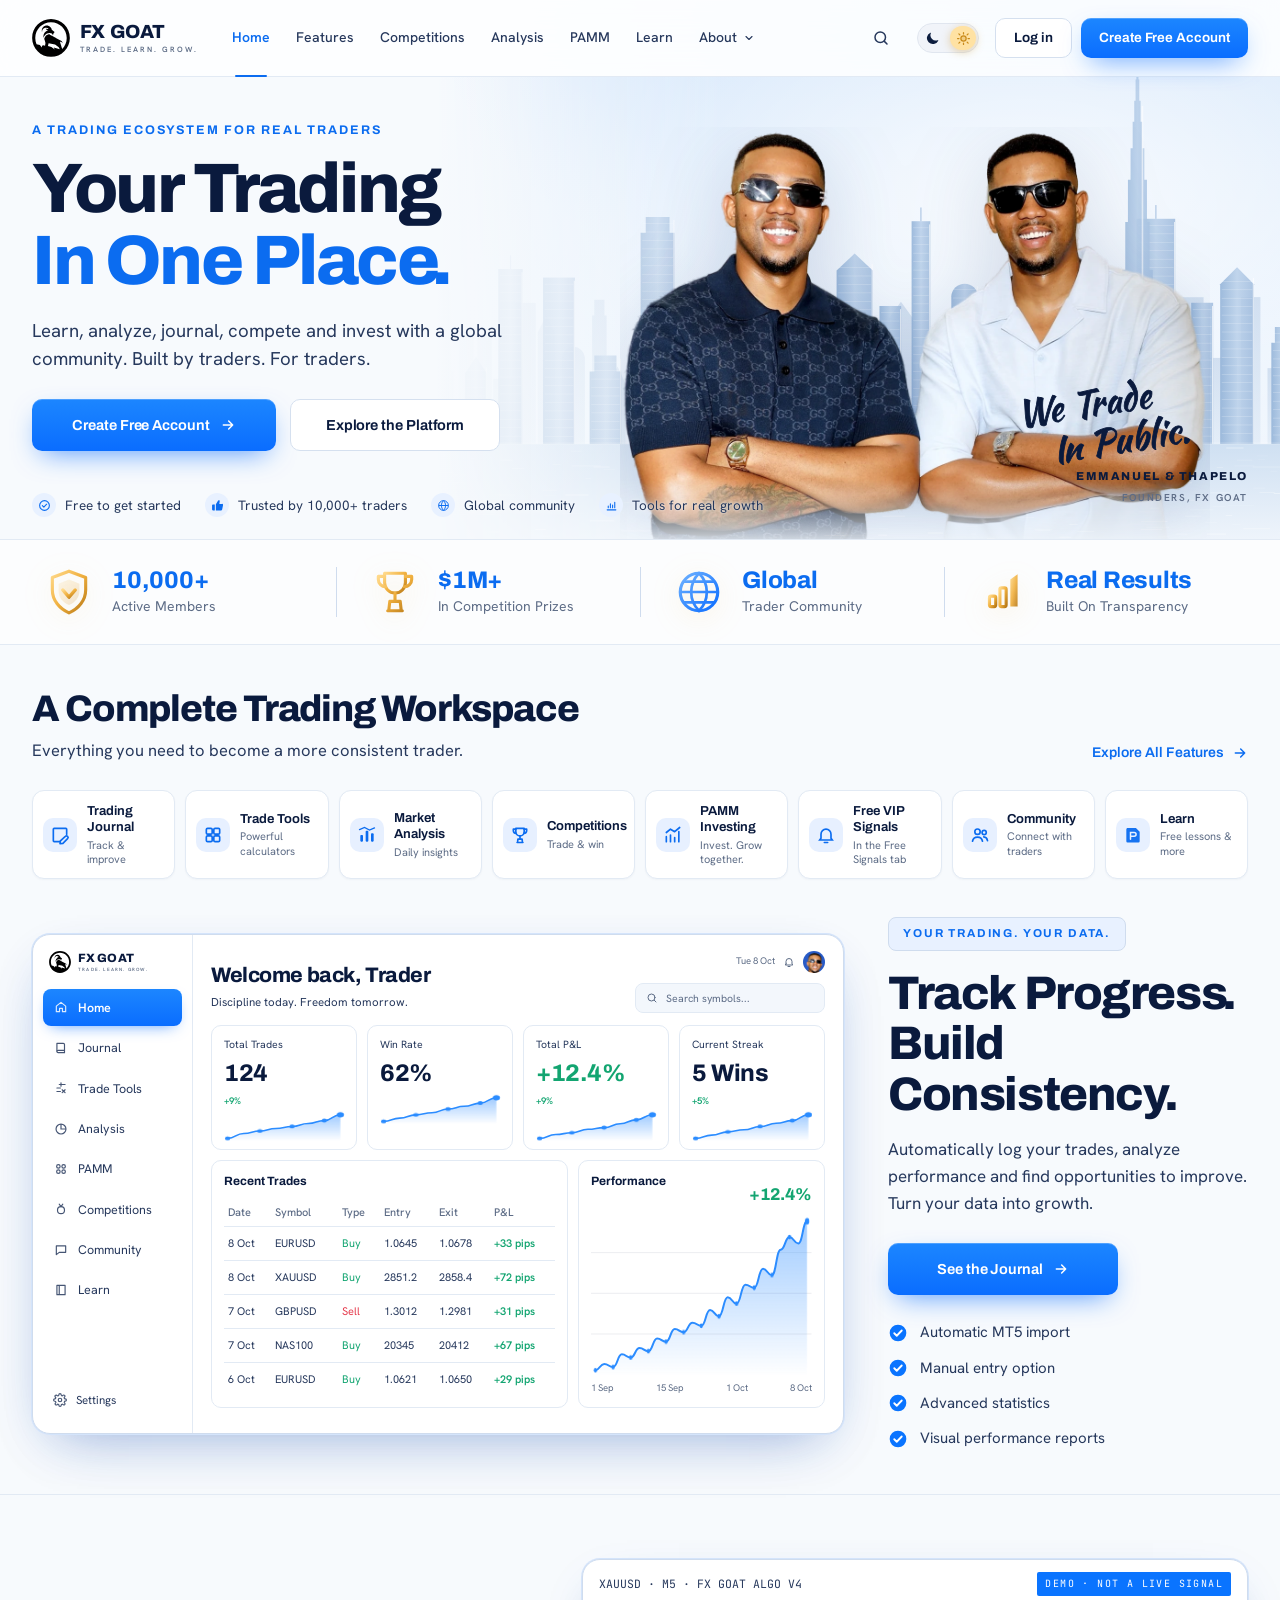
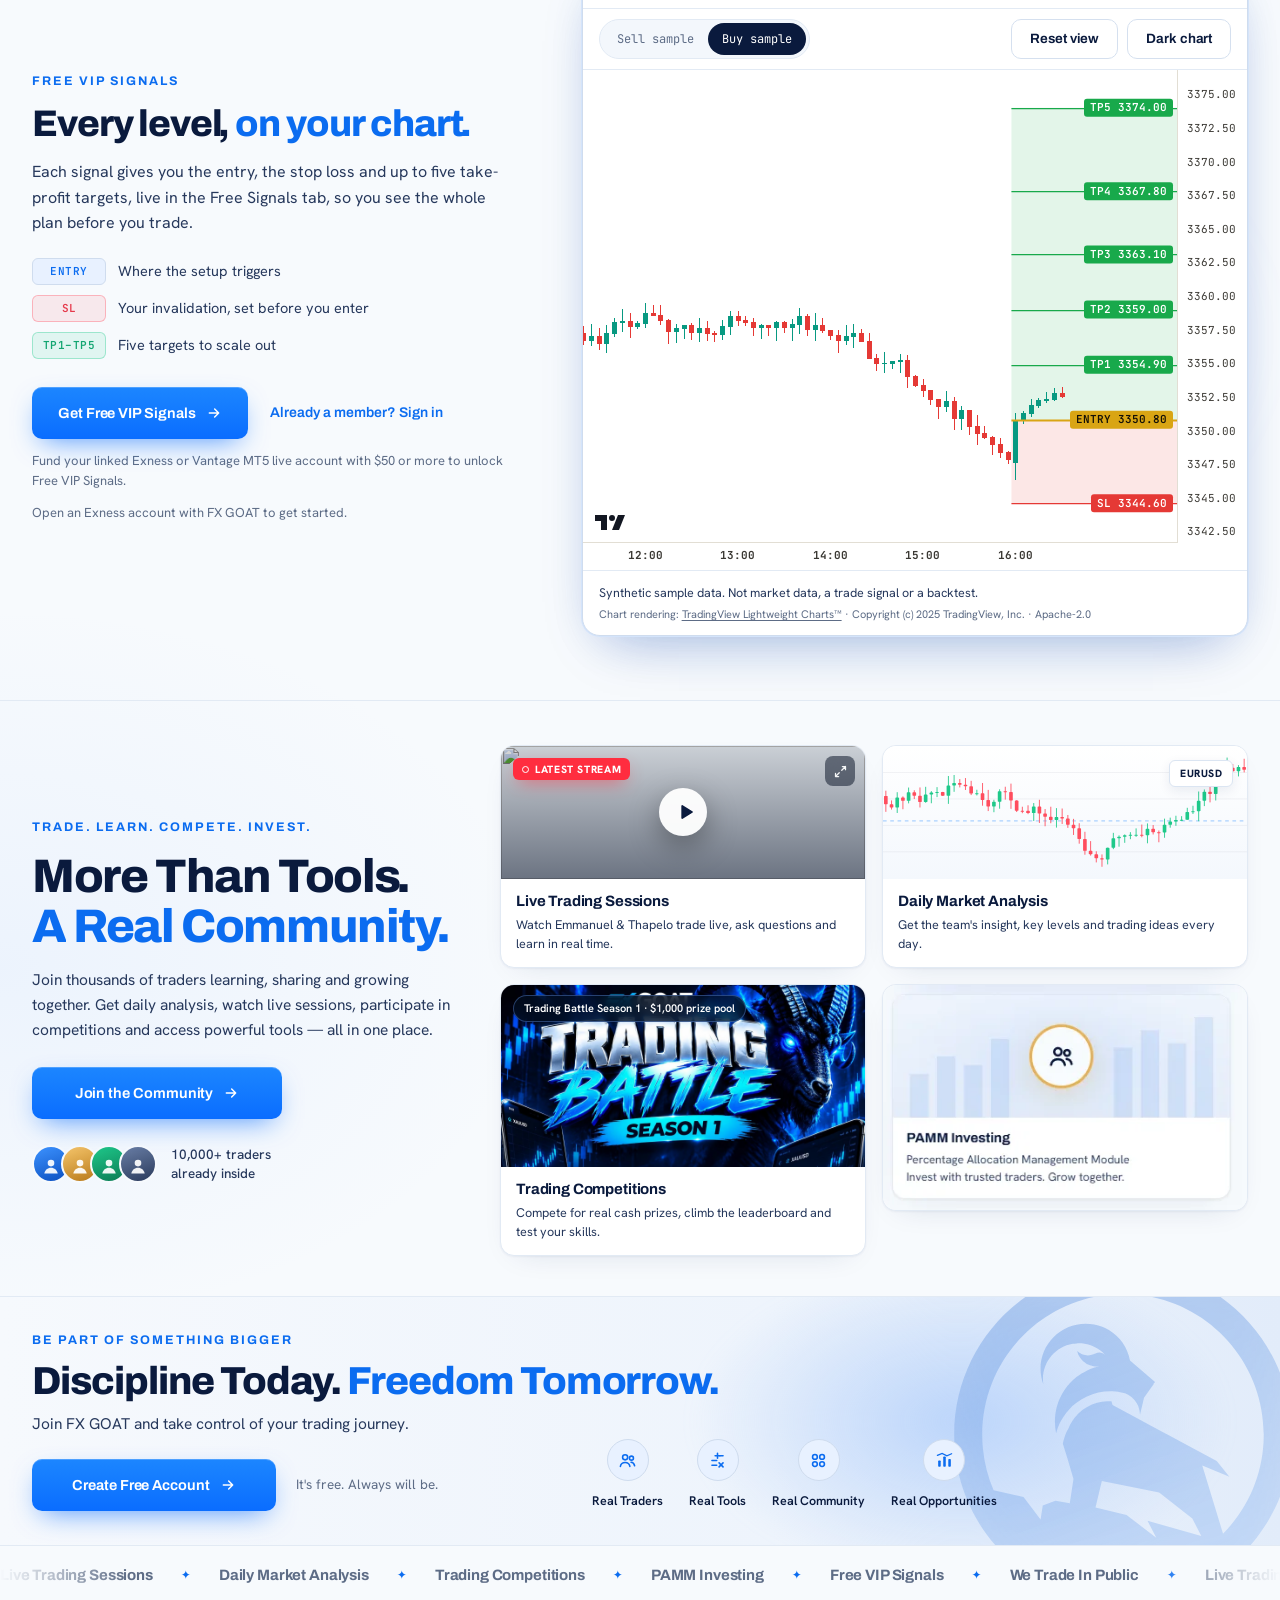
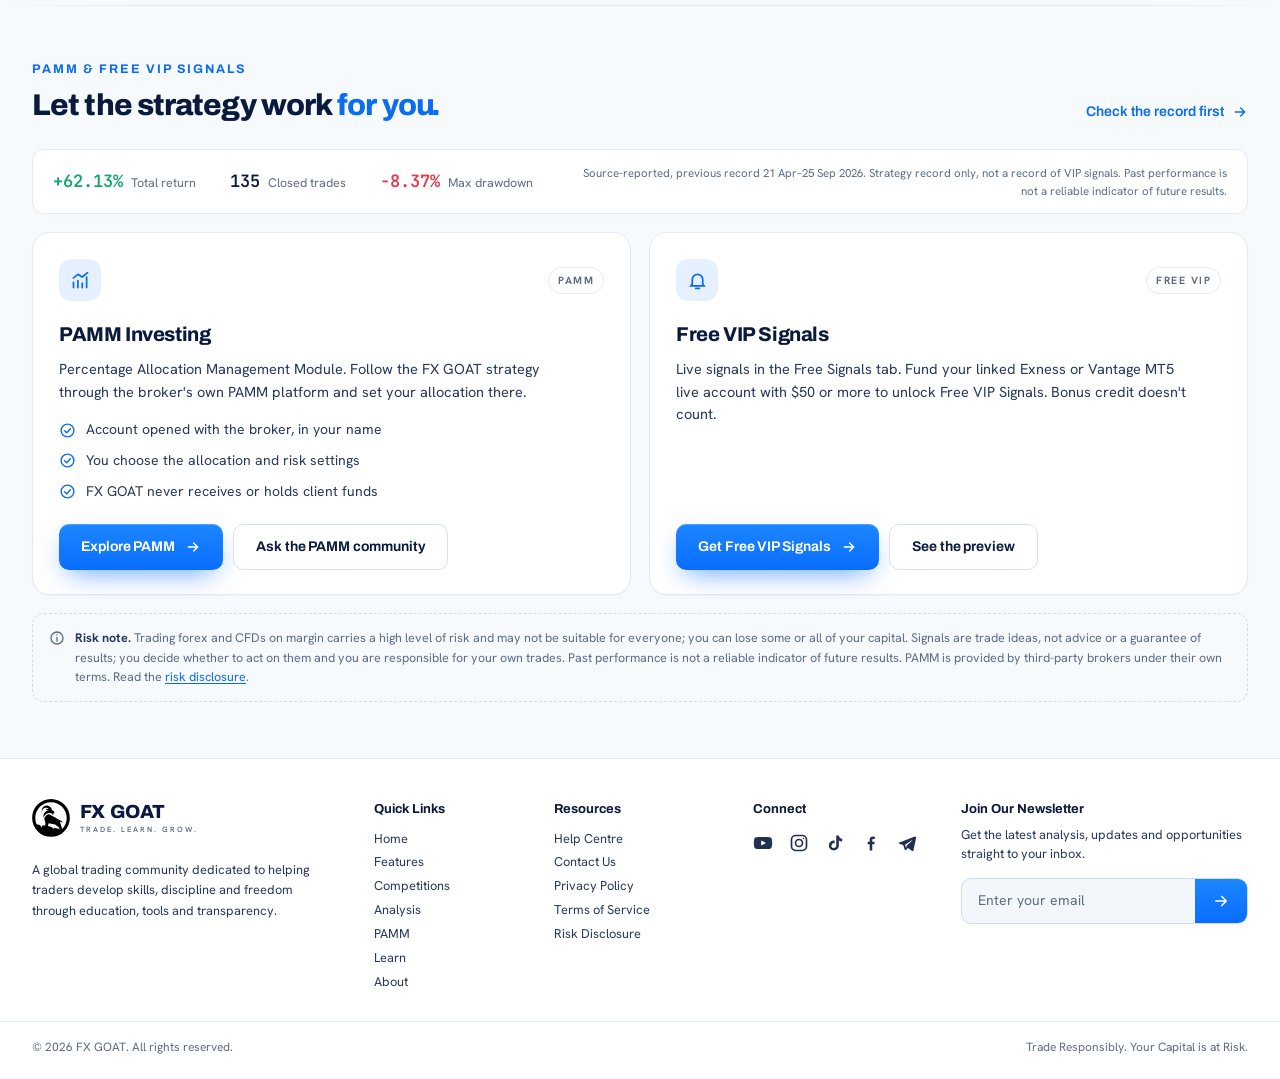
==== commit ff488d72: "preview: glow-home v0.8.3 @ 23674ba (chart, Trading Battle, PAMM) HOLD Hostinger. Preview-only tip f" ====
--- a/index.html
+++ b/index.html
@@ -7,8 +7,8 @@
   <meta name="description" content="Learn, analyze, journal, compete and invest with a global community. Built by traders. For traders." />
   <meta name="theme-color" content="#010e1f" media="(prefers-color-scheme: dark)" />
   <meta name="theme-color" content="#f7fafd" media="(prefers-color-scheme: light)" />
-  <link rel="icon" href="/assets/fxgoat-icon-white.svg" type="image/svg+xml" />
-  <link rel="preload" as="image" href="/assets/founders.webp" />
+  <link rel="icon" href="/glow-home/assets/fxgoat-icon-white.svg" type="image/svg+xml" />
+  <link rel="preload" as="image" href="/glow-home/assets/founders.webp" />
   <script>
     (function () {
       try {
@@ -19,8 +19,52 @@
       document.documentElement.classList.add('js');
     })();
   </script>
-  <script type="module" crossorigin src="/assets/index-CThJHOkt.js"></script>
-  <link rel="stylesheet" crossorigin href="/assets/index-Bb4tvzgu.css">
+  <script type="module" crossorigin src="/glow-home/assets/index-CThJHOkt.js"></script>
+  <link rel="stylesheet" crossorigin href="/glow-home/assets/index-Bb4tvzgu.css">
+  <style>
+    /* Keep the founders portrait clear of the hero buttons. Scale only — do not crop faces. */
+    .founders{bottom:-28px;left:28px;height:440px;max-width:calc(100% - 28px);max-height:50vh}
+    @media (max-width:1200px){
+      .founders{height:360px;max-height:44vh;bottom:-12px;left:20px;max-width:calc(100% - 20px)}
+    }
+    @media (max-width:960px){
+      .hero-visual{height:auto;margin-top:40px}
+      .founders{position:relative;left:auto;right:auto;bottom:auto;display:block;width:auto;max-width:68%;height:auto;max-height:320px;margin:0 auto}
+    }
+    @media (max-width:640px){
+      .hero-visual{height:auto;margin-top:56px}
+      .founders{width:auto;max-width:82%;max-height:min(240px,54vw);margin:0 auto}
+    }
+    /* ALGO sample: KEEP drawing. Light fill #FFFFFF, dark fill #070B14, no grid. */
+    .vp-chart{height:clamp(340px,46vw,500px);background:#070B14}
+    html[data-theme=light] .vp-chart{background:#ffffff}
+    .vp-card .demo-tag{color:#fff;background:#0a74ff;border:0;border-radius:2px;letter-spacing:.14em}
+    html[data-theme=light] .vp-card .demo-tag{color:#fff}
+    .vp-actions{display:flex;align-items:center;gap:8px;flex-wrap:wrap;justify-content:flex-end}
+    .vp-bar .seg button[aria-selected=true]{background:#f3f6fb;color:#010d1d}
+    html[data-theme=light] .vp-bar .seg button[aria-selected=true]{background:#0a1a3d;color:#fff}
+    /* Trading Battle art. Crop keeps the SEASON 1 band; the prize pill sits top-left on the dark sky. */
+    .cm-media.trophy-media{aspect-ratio:2/1;display:block;background:#000}
+    .cm-media.trophy-media picture{position:absolute;inset:0;display:block}
+    .cm-media.trophy-media img{width:100%;height:100%;object-fit:cover;object-position:50% 52%;display:block}
+    .cm-media.trophy-media .comp-pill{top:10px;left:12px;bottom:auto;color:#fff;background:rgba(2,14,32,.72);border-color:rgba(110,160,255,.35)}
+    /* PAMM tile: 398×246 artwork is the whole card. Do not stretch it to the 2:1 competitions frame. */
+    .pamm-card{padding:0}
+    .pamm-card:hover{transform:translateY(-4px);border-color:var(--border-strong)}
+    .pamm-face{display:block;width:100%;margin:0;padding:0;border:0;background:none;color:inherit;cursor:pointer;aspect-ratio:398/246;overflow:hidden;line-height:0}
+    .pamm-face picture{display:block;width:100%;height:100%}
+    .pamm-face img{width:100%;height:100%;object-fit:contain;object-position:center;display:block}
+    .pamm-sum{position:fixed;inset:0;z-index:90;display:grid;place-items:center;padding:20px}
+    .pamm-sum[hidden]{display:none}
+    .pamm-sum-back{position:absolute;inset:0;background:rgba(2,8,20,.66)}
+    .pamm-sum-panel{position:relative;width:min(840px,100%);max-height:min(92dvh,960px);overflow:auto;background:var(--surface-solid,var(--surface));color:var(--text);border:1px solid var(--border-strong);border-radius:18px;box-shadow:var(--shadow,0 24px 60px rgba(0,0,0,.35));padding:16px 16px 14px}
+    .pamm-sum-kicker{margin:0 28px 2px 0;font-size:11px;letter-spacing:.14em;text-transform:uppercase;color:var(--muted)}
+    .pamm-sum-panel h3{margin:0 36px 10px 0;font-size:20px}
+    .pamm-sum-frame{display:flex;align-items:center;justify-content:center;background:#fff;border-radius:12px;overflow:hidden;line-height:0;max-height:min(74dvh,860px)}
+    .pamm-sum-img{display:block;max-width:100%;max-height:min(74dvh,860px);width:auto;height:auto;object-fit:contain;object-position:center}
+    .pamm-sum-note{margin:10px 0 0;font-size:12.5px;color:var(--muted)}
+    .pamm-sum-x{position:absolute;top:10px;right:10px}
+  </style>
 </head>
 <body>
   <a class="skip" href="#main">Skip to content</a>
@@ -146,7 +190,7 @@
           </div>
         </div>
         <div class="hero-visual" aria-hidden="false">
-          <img class="founders" src="/assets/founders.webp" width="1285" height="958" alt="Emmanuel and Thapelo, founders of FX GOAT, arms crossed in front of the Dubai skyline" fetchpriority="high" />
+          <img class="founders" src="/glow-home/assets/founders.webp" width="1285" height="958" alt="Emmanuel and Thapelo, founders of FX GOAT, arms crossed in front of the Dubai skyline" fetchpriority="high" />
           <div class="signature">
             <svg class="sig-svg" viewBox="0 0 300 120" aria-hidden="true"><text x="8" y="52" class="sig-text">We Trade</text><text x="46" y="104" class="sig-text">In Public.</text></svg>
             <span class="sr-only">We Trade In Public.</span>
@@ -226,7 +270,7 @@
               <div class="dash-top">
                 <div><h3>Welcome back, Trader</h3><p>Discipline today. Freedom tomorrow.</p></div>
                 <div class="dash-tr">
-                  <div class="dash-meta"><span class="dash-date">Tue 8 Oct</span><svg><use href="#i-bell"/></svg><img src="/assets/avatar-founder.jpg" alt="" width="22" height="22"/></div>
+                  <div class="dash-meta"><span class="dash-date">Tue 8 Oct</span><svg><use href="#i-bell"/></svg><img src="/glow-home/assets/avatar-founder.jpg" alt="" width="22" height="22"/></div>
                   <div class="dash-search"><svg><use href="#i-search"/></svg>Search symbols...</div>
                 </div>
               </div>
@@ -275,7 +319,7 @@
       </div>
     </section>
 
-    <!-- ===== Free VIP Signals preview ===== -->
+    <!-- ===== FX GOAT ALGO V4 sample chart ===== -->
     <section class="vp" id="free-vip" aria-labelledby="vp-title">
       <div class="vp-glow" aria-hidden="true"></div>
       <div class="container vp-grid">
@@ -293,13 +337,26 @@
             <a class="text-link" href="https://dashboard.fxgoat.com/login">Already a member? Sign in</a>
           </div>
           <p class="vp-note reveal-up" data-vp="unlock">Fund your linked Exness or Vantage MT5 live account with $50 or more to unlock Free VIP Signals.</p>
+          <p class="vp-note reveal-up"><a href="https://one.exnessonelink.com/boarding/sign-up/a/tyvtcto868" rel="noopener noreferrer" target="_blank">Open an Exness account</a> with FX GOAT to get started.</p>
         </div>
         <div class="vp-card reveal-up">
-          <div class="vp-top"><span class="mono" data-vp="chart-title">XAUUSD · M5 · Free VIP Signals preview</span><span class="demo-tag mono">Demo · not a live signal</span></div>
+          <div class="vp-top"><span class="mono" data-vp="chart-title">XAUUSD · M5 · FX GOAT ALGO V4</span><span class="demo-tag mono">DEMO · NOT A LIVE SIGNAL</span></div>
           <div class="vp-bar">
-            <div class="seg" role="tablist" aria-label="Sample direction"><button role="tab" data-side="sell" aria-selected="false">Sell sample</button><button role="tab" data-side="buy" aria-selected="true">Buy sample</button></div>
-            <button class="btn btn-ghost btn-sm" type="button" data-reset>Reset view</button>
-          </div>
+            <div class="seg" role="group" aria-label="Sample direction"><button type="button" data-side="sell" aria-selected="false">Sell sample</button><button type="button" data-side="buy" aria-selected="true">Buy sample</button></div>
+            <div class="vp-actions">
+              <button class="btn btn-ghost btn-sm" type="button" data-reset>Reset view</button>
+              <button class="btn btn-ghost btn-sm" type="button" data-chart-theme aria-pressed="false">Light chart</button>
+            </div>
+          </div>
+          <script>
+            (function () {
+              var b = document.querySelector("[data-chart-theme]");
+              if (!b) return;
+              var light = document.documentElement.getAttribute("data-theme") === "light";
+              b.textContent = light ? "Dark chart" : "Light chart";
+              b.setAttribute("aria-pressed", light ? "true" : "false");
+            })();
+          </script>
           <div class="vp-chart" id="vp-chart" role="img" aria-label="Demo XAUUSD 5-minute chart with sample entry, stop loss and five take-profit lines. Synthetic data."></div>
           <div class="vp-foot">
             <p>Synthetic sample data. Not market data, a trade signal or a backtest.</p>
@@ -325,7 +382,7 @@
         <div class="cm-cards stagger">
           <article class="cm-card live-card" id="live-card">
             <div class="cm-media live-media" id="live-media">
-              <img class="live-poster" id="live-poster" src="/assets/yt/cxyDfCm6s1s.jpg" alt="" loading="lazy" />
+              <img class="live-poster" id="live-poster" src="/glow-home/assets/yt/cxyDfCm6s1s.jpg" alt="" loading="lazy" />
               <span class="live-shade"></span>
               <span class="live-pill" id="live-pill"><i></i><span>LIVE</span></span>
               <button class="play-btn" id="live-play" type="button" aria-label="Play the latest FX GOAT livestream on this page"><svg><use href="#i-play"/></svg></button>
@@ -342,32 +399,23 @@
           </a>
           <a class="cm-card" href="https://fxgoat.com/account/signup?product=competitions&amp;source=competition-popup">
             <div class="cm-media trophy-media">
-              <span class="sparkles" aria-hidden="true"></span>
-              <svg class="trophy" viewBox="0 0 120 130" aria-hidden="true">
-                <defs>
-                  <linearGradient id="tg1" x1="0" y1="0" x2="1" y2="0"><stop offset="0" stop-color="#8a5a12"/><stop offset=".3" stop-color="#ffe1a0"/><stop offset=".55" stop-color="#f2b443"/><stop offset="1" stop-color="#7a4b0c"/></linearGradient>
-                  <linearGradient id="tg2" x1="0" y1="0" x2="0" y2="1"><stop offset="0" stop-color="#ffd78a"/><stop offset="1" stop-color="#a86b14"/></linearGradient>
-                </defs>
-                <path d="M30 14h60v26c0 18-13 32-30 32S30 58 30 40V14Z" fill="url(#tg1)"/>
-                <path d="M30 20H14v8c0 12 9 20 20 21M90 20h16v8c0 12-9 20-20 21" fill="none" stroke="url(#tg2)" stroke-width="6" stroke-linecap="round"/>
-                <path d="M54 72h12l3 22H51z" fill="url(#tg1)"/>
-                <rect x="38" y="94" width="44" height="10" rx="2" fill="url(#tg1)"/>
-                <rect x="32" y="104" width="56" height="14" rx="3" fill="url(#tg2)"/>
-                <ellipse cx="60" cy="14" rx="30" ry="4" fill="#ffe7b3" opacity=".9"/>
-                <circle cx="60" cy="40" r="11" fill="none" stroke="#fff3d6" stroke-width="2.5" opacity=".75"/>
-                <path d="M44 22c-2 12 0 26 8 36" stroke="#fff" stroke-width="3" opacity=".35" fill="none" stroke-linecap="round"/>
-              </svg>
+              <picture>
+                <source srcset="/glow-home/assets/trading-battle-season1.avif" type="image/avif" />
+                <source srcset="/glow-home/assets/trading-battle-season1.webp" type="image/webp" />
+                <img src="/glow-home/assets/trading-battle-season1.webp" alt="FX GOAT Trading Battle Season 1" width="1672" height="941" decoding="async" />
+              </picture>
               <span class="comp-pill">Trading Battle Season 1 · $1,000 prize pool</span>
             </div>
             <div class="cm-body"><h3>Trading Competitions</h3><p>Compete for real cash prizes, climb the leaderboard and test your skills.</p></div>
           </a>
-          <a class="cm-card" href="https://fxgoat.com/follow-the-strategy">
-            <div class="cm-media pamm-media" aria-hidden="true">
-              <svg class="pamm-bars" viewBox="0 0 400 140" preserveAspectRatio="none"><g fill="currentColor"><rect x="20" y="90" width="22" height="50"/><rect x="52" y="70" width="22" height="70"/><rect x="84" y="80" width="22" height="60"/><rect x="116" y="50" width="22" height="90"/><rect x="262" y="60" width="22" height="80"/><rect x="294" y="40" width="22" height="100"/><rect x="326" y="55" width="22" height="85"/><rect x="358" y="25" width="22" height="115"/></g></svg>
-              <span class="pamm-ring"><svg><use href="#i-users"/></svg></span>
-            </div>
-            <div class="cm-body"><h3>PAMM Investing</h3><p>Percentage Allocation Management Module<br/>Invest with trusted traders. Grow together.</p></div>
-          </a>
+          <article class="cm-card pamm-card">
+            <button type="button" class="pamm-face" data-pamm-open aria-haspopup="dialog" aria-controls="pamm-sum" aria-label="Open the PAMM performance summary">
+              <picture>
+                <source srcset="/glow-home/assets/pamm-investing-card.webp" type="image/webp" />
+                <img src="/glow-home/assets/pamm-investing-card.png" alt="PAMM Investing. Percentage Allocation Management Module. Invest with trusted traders. Grow together." width="398" height="246" decoding="async" />
+              </picture>
+            </button>
+          </article>
         </div>
       </div>
     </section>
@@ -500,6 +548,48 @@
     </div>
   </footer>
 
+  <div class="pamm-sum" id="pamm-sum" role="dialog" aria-modal="true" aria-labelledby="pamm-sum-title" hidden>
+    <div class="pamm-sum-back" data-pamm-close></div>
+    <div class="pamm-sum-panel">
+      <button class="icon-btn pamm-sum-x" type="button" data-pamm-close aria-label="Close the performance summary"><svg class="ic20"><use href="#i-close"/></svg></button>
+      <p class="pamm-sum-kicker">PAMM Investing</p>
+      <h3 id="pamm-sum-title">Performance summary</h3>
+      <div class="pamm-sum-frame">
+        <picture>
+          <source srcset="/glow-home/assets/pamm-performance-summary.webp" type="image/webp" />
+          <img class="pamm-sum-img" src="/glow-home/assets/pamm-performance-summary.jpg" alt="PAMM performance summary with growth, drawdown, and account statistics" width="1320" height="1018" />
+        </picture>
+      </div>
+      <p class="pamm-sum-note">Account summary. Past performance is not a reliable indicator of future results.</p>
+    </div>
+  </div>
+  <script>
+    (function () {
+      var dlg = document.getElementById("pamm-sum");
+      var openBtn = document.querySelector("[data-pamm-open]");
+      if (!dlg || !openBtn) return;
+      var last = null;
+      function open() {
+        last = document.activeElement;
+        dlg.hidden = false;
+        var closeBtn = dlg.querySelector("[data-pamm-close].pamm-sum-x");
+        if (closeBtn) closeBtn.focus();
+      }
+      function close() {
+        if (dlg.hidden) return;
+        dlg.hidden = true;
+        if (last && last.focus) last.focus();
+      }
+      openBtn.addEventListener("click", open);
+      dlg.addEventListener("click", function (e) {
+        if (e.target.closest("[data-pamm-close]")) close();
+      });
+      document.addEventListener("keydown", function (e) {
+        if (e.key === "Escape") close();
+      });
+    })();
+  </script>
+
   <!-- ===== Theatre (inline live player + recent) ===== -->
   <div class="theatre" id="theatre" role="dialog" aria-modal="true" aria-labelledby="th-title" hidden>
     <div class="th-backdrop" data-close></div>
--- a/glow-home/assets/index-Bb4tvzgu.css
+++ b/glow-home/assets/index-Bb4tvzgu.css
@@ -0,0 +1 @@
+@font-face{font-family:Archivo Variable;font-style:normal;font-display:swap;font-weight:100 900;font-stretch:62% 125%;src:url(/glow-home/assets/archivo-vietnamese-wdth-normal-rJmnGBSt.woff2) format("woff2-variations");unicode-range:U+0102-0103,U+0110-0111,U+0128-0129,U+0168-0169,U+01A0-01A1,U+01AF-01B0,U+0300-0301,U+0303-0304,U+0308-0309,U+0323,U+0329,U+1EA0-1EF9,U+20AB}@font-face{font-family:Archivo Variable;font-style:normal;font-display:swap;font-weight:100 900;font-stretch:62% 125%;src:url(/glow-home/assets/archivo-latin-ext-wdth-normal-7khWdh9v.woff2) format("woff2-variations");unicode-range:U+0100-02BA,U+02BD-02C5,U+02C7-02CC,U+02CE-02D7,U+02DD-02FF,U+0304,U+0308,U+0329,U+1D00-1DBF,U+1E00-1E9F,U+1EF2-1EFF,U+2020,U+20A0-20AB,U+20AD-20C0,U+2113,U+2C60-2C7F,U+A720-A7FF}@font-face{font-family:Archivo Variable;font-style:normal;font-display:swap;font-weight:100 900;font-stretch:62% 125%;src:url(/glow-home/assets/archivo-latin-wdth-normal-DY7AcnAa.woff2) format("woff2-variations");unicode-range:U+0000-00FF,U+0131,U+0152-0153,U+02BB-02BC,U+02C6,U+02DA,U+02DC,U+0304,U+0308,U+0329,U+2000-206F,U+20AC,U+2122,U+2191,U+2193,U+2212,U+2215,U+FEFF,U+FFFD}@font-face{font-family:Hanken Grotesk Variable;font-style:normal;font-display:swap;font-weight:100 900;src:url([data-uri]) format("woff2-variations");unicode-range:U+0460-052F,U+1C80-1C8A,U+20B4,U+2DE0-2DFF,U+A640-A69F,U+FE2E-FE2F}@font-face{font-family:Hanken Grotesk Variable;font-style:normal;font-display:swap;font-weight:100 900;src:url(/glow-home/assets/hanken-grotesk-vietnamese-wght-normal-CHiFlh_0.woff2) format("woff2-variations");unicode-range:U+0102-0103,U+0110-0111,U+0128-0129,U+0168-0169,U+01A0-01A1,U+01AF-01B0,U+0300-0301,U+0303-0304,U+0308-0309,U+0323,U+0329,U+1EA0-1EF9,U+20AB}@font-face{font-family:Hanken Grotesk Variable;font-style:normal;font-display:swap;font-weight:100 900;src:url(/glow-home/assets/hanken-grotesk-latin-ext-wght-normal-Dg-wlmqe.woff2) format("woff2-variations");unicode-range:U+0100-02BA,U+02BD-02C5,U+02C7-02CC,U+02CE-02D7,U+02DD-02FF,U+0304,U+0308,U+0329,U+1D00-1DBF,U+1E00-1E9F,U+1EF2-1EFF,U+2020,U+20A0-20AB,U+20AD-20C0,U+2113,U+2C60-2C7F,U+A720-A7FF}@font-face{font-family:Hanken Grotesk Variable;font-style:normal;font-display:swap;font-weight:100 900;src:url(/glow-home/assets/hanken-grotesk-latin-wght-normal-CaVRRdDk.woff2) format("woff2-variations");unicode-range:U+0000-00FF,U+0131,U+0152-0153,U+02BB-02BC,U+02C6,U+02DA,U+02DC,U+0304,U+0308,U+0329,U+2000-206F,U+20AC,U+2122,U+2191,U+2193,U+2212,U+2215,U+FEFF,U+FFFD}@font-face{font-family:JetBrains Mono Variable;font-style:normal;font-display:swap;font-weight:100 800;src:url([data-uri]) format("woff2-variations");unicode-range:U+0460-052F,U+1C80-1C8A,U+20B4,U+2DE0-2DFF,U+A640-A69F,U+FE2E-FE2F}@font-face{font-family:JetBrains Mono Variable;font-style:normal;font-display:swap;font-weight:100 800;src:url(/glow-home/assets/jetbrains-mono-cyrillic-wght-normal-D73BlboJ.woff2) format("woff2-variations");unicode-range:U+0301,U+0400-045F,U+0490-0491,U+04B0-04B1,U+2116}@font-face{font-family:JetBrains Mono Variable;font-style:normal;font-display:swap;font-weight:100 800;src:url(/glow-home/assets/jetbrains-mono-greek-wght-normal-Bw9x6K1M.woff2) format("woff2-variations");unicode-range:U+0370-0377,U+037A-037F,U+0384-038A,U+038C,U+038E-03A1,U+03A3-03FF}@font-face{font-family:JetBrains Mono Variable;font-style:normal;font-display:swap;font-weight:100 800;src:url(/glow-home/assets/jetbrains-mono-vietnamese-wght-normal-Bt-aOZkq.woff2) format("woff2-variations");unicode-range:U+0102-0103,U+0110-0111,U+0128-0129,U+0168-0169,U+01A0-01A1,U+01AF-01B0,U+0300-0301,U+0303-0304,U+0308-0309,U+0323,U+0329,U+1EA0-1EF9,U+20AB}@font-face{font-family:JetBrains Mono Variable;font-style:normal;font-display:swap;font-weight:100 800;src:url(/glow-home/assets/jetbrains-mono-latin-ext-wght-normal-DBQx-q_a.woff2) format("woff2-variations");unicode-range:U+0100-02BA,U+02BD-02C5,U+02C7-02CC,U+02CE-02D7,U+02DD-02FF,U+0304,U+0308,U+0329,U+1D00-1DBF,U+1E00-1E9F,U+1EF2-1EFF,U+2020,U+20A0-20AB,U+20AD-20C0,U+2113,U+2C60-2C7F,U+A720-A7FF}@font-face{font-family:JetBrains Mono Variable;font-style:normal;font-display:swap;font-weight:100 800;src:url(/glow-home/assets/jetbrains-mono-latin-wght-normal-B9CIFXIH.woff2) format("woff2-variations");unicode-range:U+0000-00FF,U+0131,U+0152-0153,U+02BB-02BC,U+02C6,U+02DA,U+02DC,U+0304,U+0308,U+0329,U+2000-206F,U+20AC,U+2122,U+2191,U+2193,U+2212,U+2215,U+FEFF,U+FFFD}@font-face{font-family:Kaushan Script;font-style:normal;font-display:swap;font-weight:400;src:url(/glow-home/assets/kaushan-script-latin-ext-400-normal-CW-Pyyvv.woff2) format("woff2"),url(/glow-home/assets/kaushan-script-latin-ext-400-normal-Dmz6mG63.woff) format("woff");unicode-range:U+0100-02BA,U+02BD-02C5,U+02C7-02CC,U+02CE-02D7,U+02DD-02FF,U+0304,U+0308,U+0329,U+1D00-1DBF,U+1E00-1E9F,U+1EF2-1EFF,U+2020,U+20A0-20AB,U+20AD-20C0,U+2113,U+2C60-2C7F,U+A720-A7FF}@font-face{font-family:Kaushan Script;font-style:normal;font-display:swap;font-weight:400;src:url(/glow-home/assets/kaushan-script-latin-400-normal-DtTcRpVb.woff2) format("woff2"),url(/glow-home/assets/kaushan-script-latin-400-normal-DZZZR3n8.woff) format("woff");unicode-range:U+0000-00FF,U+0131,U+0152-0153,U+02BB-02BC,U+02C6,U+02DA,U+02DC,U+0304,U+0308,U+0329,U+2000-206F,U+20AC,U+2122,U+2191,U+2193,U+2212,U+2215,U+FEFF,U+FFFD}:root{--font-display: "Archivo Variable", "Archivo", ui-sans-serif, system-ui, -apple-system, "SF Pro Display", sans-serif;--font-body: "Hanken Grotesk Variable", "Hanken Grotesk", ui-sans-serif, system-ui, -apple-system, "SF Pro Text", sans-serif;--font-mono: "JetBrains Mono Variable", "JetBrains Mono", ui-monospace, monospace;--font-script: "Kaushan Script", "Brush Script MT", cursive;--container: 1368px;--gutter: 36px;--radius: 14px;--radius-lg: 18px;--ease: cubic-bezier(.22, 1, .36, 1);--ease-io: cubic-bezier(.65, 0, .35, 1);--green: #1fc98a;--red: #ff4d5e;--gold: #f2b54a;--accent: #0a74ff;--accent-2: #3d93ff}html[data-theme=dark]{color-scheme:dark;--bg: #010d1d;--bg-2: #020f22;--bg-elev: #041730;--surface: rgba(8, 28, 58, .62);--surface-solid: #061a35;--surface-2: rgba(12, 38, 76, .55);--border: rgba(84, 145, 255, .16);--border-strong: rgba(84, 145, 255, .32);--text: #f3f6fb;--text-2: #c6d2e4;--muted: #8ea0bb;--accent-text: #2a8bff;--accent-soft: rgba(26, 116, 255, .16);--tile-ic-bg: #0b2a5c;--tile-ic: #5aa5ff;--header-bg: rgba(2, 14, 32, .72);--shadow: 0 30px 80px -30px rgba(0, 0, 0, .7);--glow: 0 0 0 1px rgba(64, 140, 255, .35), 0 0 40px -6px rgba(32, 120, 255, .55);--btn-ghost-bg: rgba(6, 22, 46, .55);--btn-ghost-border: rgba(110, 160, 255, .35)}html[data-theme=light]{color-scheme:light;--bg: #f7fafd;--bg-2: #ffffff;--bg-elev: #ffffff;--surface: #ffffff;--surface-solid: #ffffff;--surface-2: #f3f7fc;--border: #e2eaf4;--border-strong: #cfdcee;--text: #0a1a3d;--text-2: #26385c;--muted: #5d6c86;--accent-text: #0b6cf0;--accent-soft: #e8f1ff;--tile-ic-bg: #e7f0ff;--tile-ic: #0b6cf0;--header-bg: rgba(255, 255, 255, .8);--shadow: 0 24px 60px -28px rgba(22, 52, 110, .25);--glow: 0 0 0 1px #d4e4fb, 0 18px 50px -20px rgba(20, 90, 220, .28);--btn-ghost-bg: #ffffff;--btn-ghost-border: #d5e0ef}*,*:before,*:after{box-sizing:border-box}html{-webkit-text-size-adjust:100%;scroll-behavior:smooth;scroll-padding-top:90px}body{margin:0;background:var(--bg);color:var(--text);font-family:var(--font-body);font-size:15px;line-height:1.55;-webkit-font-smoothing:antialiased;-moz-osx-font-smoothing:grayscale;text-rendering:optimizeLegibility;overflow-x:hidden;transition:background-color .5s var(--ease),color .5s var(--ease)}html[data-theme=dark] body{background:radial-gradient(1200px 700px at 85% 8%,rgba(20,90,220,.22),transparent 60%),radial-gradient(900px 600px at -10% 38%,rgba(20,80,200,.14),transparent 60%),radial-gradient(1000px 700px at 110% 70%,rgba(20,90,220,.12),transparent 60%),var(--bg)}html[data-theme=light] body{background:radial-gradient(1100px 600px at 85% 0%,rgba(120,175,255,.16),transparent 60%),radial-gradient(900px 600px at 0% 60%,rgba(140,185,255,.1),transparent 60%),var(--bg)}img,svg{display:block;max-width:100%}a{color:inherit;text-decoration:none}button{font:inherit;color:inherit;background:none;border:0;cursor:pointer;padding:0}h1,h2,h3,h4,p{margin:0}ul{list-style:none;margin:0;padding:0}:focus-visible{outline:2px solid var(--accent-2);outline-offset:3px;border-radius:8px}.sr-only{position:absolute!important;width:1px;height:1px;overflow:hidden;clip:rect(0 0 0 0);white-space:nowrap}.skip{position:absolute;left:16px;top:-60px;z-index:100;background:var(--accent);color:#fff;padding:10px 14px;border-radius:10px;transition:top .2s}.skip:focus{top:12px}.container{width:100%;max-width:calc(var(--container) + var(--gutter) * 2);margin:0 auto;padding:0 var(--gutter)}svg use{pointer-events:none}.ic12{width:12px;height:12px}.ic16{width:16px;height:16px}.ic18{width:18px;height:18px}.ic20{width:20px;height:20px}.accent{color:var(--accent-text)}.muted{color:var(--muted)}.btn{--h: 46px;display:inline-flex;align-items:center;justify-content:center;gap:10px;height:var(--h);padding:0 22px;border-radius:10px;font-family:var(--font-display);font-weight:650;font-size:14px;letter-spacing:-.005em;white-space:nowrap;transition:transform .35s var(--ease),box-shadow .35s var(--ease),background-color .25s,border-color .25s,color .25s;will-change:transform}.btn .arr{transition:transform .35s var(--ease)}.btn:hover .arr{transform:translate(3px)}.btn:active{transform:translateY(1px) scale(.99)}.btn-sm{--h: 40px;padding:0 18px;font-size:13.5px}.btn-lg{--h: 52px;padding:0 26px;font-size:14.5px}.btn-primary{color:#fff;background:linear-gradient(180deg,#1c86ff,#0a6dff);box-shadow:0 1px #ffffff38 inset,0 10px 28px -10px #0a6effbf}.btn-primary:hover{transform:translateY(-2px);box-shadow:0 1px #ffffff38 inset,0 18px 36px -12px #0a6effd9}.btn-ghost{color:var(--text);background:var(--btn-ghost-bg);border:1px solid var(--btn-ghost-border)}.btn-ghost:hover{transform:translateY(-2px);border-color:var(--accent-2)}.icon-btn{width:40px;height:40px;display:grid;place-items:center;border-radius:10px;color:var(--text-2);transition:background-color .2s,color .2s}.icon-btn:hover{background:var(--accent-soft);color:var(--text)}.text-link{display:inline-flex;align-items:center;gap:8px;color:var(--accent-text);font-weight:600;font-size:14px;font-family:var(--font-display)}.text-link .arr{transition:transform .35s var(--ease)}.text-link:hover .arr{transform:translate(4px)}.site-header{position:sticky;top:0;z-index:50;background:var(--header-bg);-webkit-backdrop-filter:saturate(160%) blur(18px);backdrop-filter:saturate(160%) blur(18px);border-bottom:1px solid var(--border);transition:box-shadow .3s,background-color .5s}.site-header.scrolled{box-shadow:0 10px 30px -18px #00000073}.header-inner{height:76px;display:flex;align-items:center;gap:40px}.brand{display:inline-flex;align-items:center;gap:10px;flex-shrink:0}.brand-mark{width:38px;height:38px;flex-shrink:0;background:linear-gradient(160deg,#6db2ff,#0a6cff);-webkit-mask:url(/glow-home/assets/goat-icon.svg) center / contain no-repeat;mask:url(/glow-home/assets/goat-icon.svg) center / contain no-repeat}html[data-theme=light] .brand-mark{background:linear-gradient(160deg,#13306b,#0a1a3d)}.brand-mark.sm{width:22px;height:22px}.brand-text{display:flex;flex-direction:column;line-height:1}.brand-text b{font-family:var(--font-display);font-weight:800;font-size:19px;letter-spacing:.01em}.brand-text small{font-size:7.6px;letter-spacing:.26em;color:var(--accent-text);margin-top:5px;font-weight:600}html[data-theme=light] .brand-text small{color:var(--muted)}.main-nav{display:flex;align-items:center;gap:6px;height:100%}.main-nav>a,.nav-drop-btn{position:relative;display:inline-flex;align-items:center;gap:6px;height:100%;padding:0 13px;font-size:14px;font-weight:500;color:var(--text-2);transition:color .2s}.main-nav>a:after{content:"";position:absolute;left:13px;right:13px;bottom:-1px;height:2px;border-radius:2px;background:var(--accent-text);transform:scaleX(0);transition:transform .4s var(--ease)}.main-nav>a:hover{color:var(--text)}.main-nav>a:hover:after{transform:scaleX(.6)}.main-nav>a.is-active{color:var(--accent-text);font-weight:600}.main-nav>a.is-active:after{transform:scaleX(1)}.nav-drop{position:relative;height:100%;display:flex;align-items:center}.nav-drop-btn svg{transition:transform .3s var(--ease)}.nav-drop:hover .nav-drop-btn svg,.nav-drop.open .nav-drop-btn svg{transform:rotate(180deg)}.nav-drop-menu{position:absolute;top:calc(100% - 6px);left:-20px;min-width:260px;padding:8px;background:var(--surface-solid);border:1px solid var(--border);border-radius:14px;box-shadow:var(--shadow);opacity:0;visibility:hidden;transform:translateY(6px);transition:opacity .25s,transform .3s var(--ease),visibility .25s}.nav-drop:hover .nav-drop-menu,.nav-drop.open .nav-drop-menu{opacity:1;visibility:visible;transform:none}.nav-drop-menu a{display:flex;flex-direction:column;padding:10px 12px;border-radius:10px}.nav-drop-menu a:hover{background:var(--accent-soft)}.nav-drop-menu b{font-size:14px;font-weight:600}.nav-drop-menu span{font-size:12.5px;color:var(--muted)}.header-actions{margin-left:auto;display:flex;align-items:center;gap:10px}.menu-btn{display:none}.theme-toggle{margin:0 6px}.tt-track{position:relative;display:flex;align-items:center;justify-content:space-between;width:62px;height:30px;padding:0 7px;border-radius:99px;background:#061a38;border:1px solid rgba(110,160,255,.35);transition:background-color .4s,border-color .4s}html[data-theme=light] .tt-track{background:#f1f4f9;border-color:#e0e6ef}.tt-ic{position:relative;z-index:2;width:15px;height:15px;display:grid;place-items:center;transition:color .4s,opacity .4s}.tt-ic svg{width:15px;height:15px}.tt-moon{color:#0c1d3e}.tt-sun{color:#f0b545}html[data-theme=light] .tt-moon{color:#0c1d3e}html[data-theme=light] .tt-sun{color:#c98a1a}.tt-knob{position:absolute;z-index:1;top:2px;left:3px;width:26px;height:24px;border-radius:99px;background:#fff;box-shadow:0 2px 8px #00000059;transition:transform .5s var(--ease),background-color .4s}html[data-theme=light] .tt-knob{transform:translate(29px);background:#ffe2a3;box-shadow:0 2px 8px #c98a1a59}html[data-theme=dark] .tt-moon{color:#0c1d3e}.mobile-menu{border-top:1px solid var(--border);background:var(--surface-solid)}.mobile-menu nav{display:flex;flex-direction:column;padding-top:10px;padding-bottom:20px}.mobile-menu nav>a{padding:14px 4px;font-size:16px;font-weight:500;border-bottom:1px solid var(--border)}.mm-actions{display:grid;grid-template-columns:1fr 1fr;gap:10px;margin-top:16px}.hero{position:relative;min-height:462px;overflow:hidden;isolation:isolate}.hero-bg{position:absolute;top:0;right:0;bottom:0;left:0;z-index:-1}.hero-sky{position:absolute;top:0;bottom:0;right:0;width:66%;background-size:cover;background-position:70% 100%;transition:opacity .7s var(--ease)}.hero-sky-dark{background-image:url(/glow-home/assets/skyline-dark.svg)}.hero-sky-light{background-image:url(/glow-home/assets/skyline-light.svg);opacity:0}html[data-theme=light] .hero-sky-dark{opacity:0}html[data-theme=light] .hero-sky-light{opacity:1}.hero-sky{-webkit-mask:linear-gradient(90deg,transparent 0%,#000 34%,#000 100%);mask:linear-gradient(90deg,transparent 0%,#000 34%,#000 100%)}.hero-fade{position:absolute;top:0;right:0;bottom:0;left:0;background:linear-gradient(180deg,transparent 70%,var(--bg) 100%);opacity:.55}html[data-theme=dark] .hero-fade{background:radial-gradient(600px 400px at 20% 45%,rgba(1,13,29,.85),transparent 70%),linear-gradient(180deg,transparent 75%,rgba(1,13,29,.6) 100%);opacity:1}html[data-theme=light] .hero-fade{background:radial-gradient(700px 420px at 18% 45%,rgba(247,250,253,.95),transparent 70%);opacity:1}.hero-grid{position:relative;display:grid;grid-template-columns:minmax(0,560px) 1fr;grid-template-rows:1fr auto;min-height:462px}.hero-copy{grid-column:1;grid-row:1;padding-top:44px;position:relative;z-index:2}.eyebrow{font-family:var(--font-display);font-size:12.5px;font-weight:700;letter-spacing:.16em;text-transform:uppercase;color:var(--accent-text)}.hero-title{margin-top:14px;font-family:var(--font-display);font-weight:800;font-size:77px;line-height:1.02;letter-spacing:-.035em}.hero-title .line{display:block}.hero-lede{margin-top:20px;font-size:18.6px;line-height:1.5;color:var(--text-2);max-width:510px}.hero-ctas{margin-top:26px;display:flex;gap:14px;flex-wrap:wrap}.hero-ctas .btn-primary{min-width:244px}.hero-ctas .btn-ghost{min-width:210px}.hero-visual{grid-column:2;grid-row:1 / span 2;position:relative;z-index:1}.founders{position:absolute;bottom:-58px;left:-4%;height:520px;width:auto;max-width:none;filter:drop-shadow(0 20px 40px rgba(0,0,0,.35));-webkit-mask:linear-gradient(180deg,#000 80%,transparent 96%);mask:linear-gradient(180deg,#000 80%,transparent 96%)}html[data-theme=light] .founders{filter:drop-shadow(0 20px 40px rgba(30,60,120,.18))}.signature{position:absolute;right:0;bottom:34px;width:250px;text-align:right;z-index:3}.sig-svg{width:236px;height:auto;margin-left:auto;overflow:visible;transform:rotate(-9deg)}.sig-text{font-family:var(--font-script);font-size:46px;fill:#fff}html[data-theme=light] .sig-text{fill:#0a1a3d}.sig-name{margin-top:4px;display:flex;flex-direction:column;gap:4px;align-items:flex-end}.sig-name b{font-family:var(--font-display);font-size:11.5px;letter-spacing:.14em;font-weight:800}.sig-name span{font-size:10px;letter-spacing:.16em;color:var(--muted);font-weight:600}.trust-row{grid-column:1 / -1;grid-row:2;display:flex;gap:24px;flex-wrap:wrap;width:fit-content;padding:24px 0 22px;position:relative;z-index:2}.trust-row li{display:inline-flex;align-items:center;gap:9px;font-size:13.5px;color:var(--text-2);white-space:nowrap;text-shadow:0 1px 10px var(--bg),0 0 2px var(--bg)}.trust-ic{width:24px;height:24px;border-radius:99px;display:grid;place-items:center;background:var(--accent-soft);color:var(--accent-text)}.trust-ic svg{width:13px;height:13px}.rotator{position:relative;display:flex!important;height:1.2em;line-height:1.2em;margin:-.09em 0;overflow:hidden;white-space:nowrap;width:fit-content;transition:width .7s var(--ease);padding-right:.04em}.rot-word{display:inline-block;white-space:nowrap}.js .rot-word.first{animation:rotIn 1s var(--ease) .32s both}.rot-word.out{animation:rotOut .5s cubic-bezier(.55,0,.75,.2) forwards}.rot-word.in{animation:rotIn .8s var(--ease) .16s both}@keyframes rotOut{to{transform:translateY(-75%);opacity:0;filter:blur(6px)}}@keyframes rotIn{0%{transform:translateY(80%);opacity:0;filter:blur(6px)}to{transform:none;opacity:1;filter:blur(0)}}.stats{border-top:1px solid var(--border);border-bottom:1px solid var(--border);background:var(--surface-2)}html[data-theme=dark] .stats{background:linear-gradient(180deg,#061834bf,#041228bf)}html[data-theme=light] .stats{background:#ffffffb3}.stats-grid{display:grid;grid-template-columns:repeat(4,1fr)}.stat{display:flex;align-items:center;gap:18px;padding:26px 0 26px 34px;position:relative}.stat:first-child{padding-left:12px}.stat+.stat:before{content:"";position:absolute;left:0;top:26%;bottom:26%;width:1px;background:var(--border-strong)}.stat-ic{width:50px;height:50px;flex-shrink:0;filter:drop-shadow(0 6px 14px rgba(240,176,63,.18))}.stat b{display:block;font-family:var(--font-display);font-weight:750;font-size:24px;color:var(--accent-text);letter-spacing:-.01em;line-height:1.2;font-variant-numeric:tabular-nums}.stat span{font-size:14px;color:var(--muted)}.workspace{padding:44px 0}.sec-head{display:flex;align-items:flex-end;justify-content:space-between;gap:24px;margin-bottom:26px}.h2{font-family:var(--font-display);font-weight:800;font-size:37px;line-height:1.12;letter-spacing:-.03em}.h2.lg{font-size:47px;line-height:1.07}.sec-sub{margin-top:8px;color:var(--text-2);font-size:16.5px}.body{color:var(--text-2);font-size:17px;line-height:1.6}.body.sm{font-size:15.5px}.tiles{display:flex;gap:10px}.tiles>.tile{flex:1 1 auto}.tile{display:flex;align-items:center;gap:12px;padding:14px 14px 14px 13px;min-height:74px;white-space:nowrap;background:var(--surface);border:1px solid var(--border);border-radius:12px;transition:transform .4s var(--ease),border-color .3s,box-shadow .4s var(--ease),background-color .3s}html[data-theme=light] .tile{box-shadow:0 1px 2px #10285a0a}.tile:hover{transform:translateY(-3px);border-color:var(--border-strong);box-shadow:var(--glow)}.tile-ic{width:40px;height:40px;flex-shrink:0;border-radius:10px;display:grid;place-items:center;background:var(--tile-ic-bg);color:var(--tile-ic)}.tile-ic svg{width:20px;height:20px}.tile b{display:block;font-size:13.6px;font-weight:650;font-family:var(--font-display);line-height:1.25}.tile small{display:block;font-size:11.4px;color:var(--muted);margin-top:2px;line-height:1.3}.journal-grid{display:grid;grid-template-columns:minmax(0,1fr) 410px;gap:48px;align-items:center;margin-top:38px}.dash{display:grid;grid-template-columns:160px 1fr;min-height:500px;border-radius:var(--radius-lg);overflow:hidden;background:var(--surface-solid);border:1px solid var(--border-strong);box-shadow:var(--glow),var(--shadow);font-size:11px}html[data-theme=dark] .dash{background:linear-gradient(180deg,#051a38,#031329);box-shadow:0 0 0 1px #3c8cff73,0 0 60px -10px #1973ff8c,var(--shadow)}.dash-side{display:flex;flex-direction:column;padding:16px 10px;border-right:1px solid var(--border)}html[data-theme=dark] .dash-side{background:#020c1c8c}.dash-brand{display:flex;align-items:center;gap:7px;padding:0 6px 16px}.dash-brand .brand-text b{font-size:12px}.dash-brand .brand-text small{font-size:4.6px;margin-top:3px}.dash-side li{display:flex;align-items:center;gap:10px;padding:9px 11px;border-radius:8px;color:var(--text-2);font-size:12.5px;margin-bottom:3px}.dash-side li svg,.dash-settings svg{width:14px;height:14px;opacity:.85}.dash-side li.on{background:linear-gradient(180deg,#1c86ff,#0a6dff);color:#fff;font-weight:600;box-shadow:0 6px 16px -8px #0a6effcc}.dash-settings{margin-top:auto;display:flex;align-items:center;gap:9px;padding:8px 10px;color:var(--text-2);font-size:11.5px}.dash-main{padding:16px 18px 18px;min-width:0}.dash-top{display:flex;justify-content:space-between;align-items:flex-start;gap:12px}.dash-top h3{font-family:var(--font-display);font-size:21px;font-weight:750;letter-spacing:-.02em;margin-top:8px}.dash-top p{color:var(--text-2);font-size:11.5px;margin-top:2px}.dash-tr{display:flex;flex-direction:column;align-items:flex-end;gap:10px}.dash-meta{display:flex;align-items:center;gap:8px;color:var(--muted);font-size:9.5px}.dash-meta svg{width:12px;height:12px}.dash-meta img{width:22px;height:22px;border-radius:99px;object-fit:cover}.dash-search{display:flex;align-items:center;gap:8px;width:190px;height:30px;padding:0 10px;border-radius:8px;background:var(--surface-2);border:1px solid var(--border);color:var(--muted);font-size:10.5px}.dash-search svg{width:12px;height:12px}.dash-cards{display:grid;grid-template-columns:repeat(4,1fr);gap:10px;margin-top:12px}.dcard{position:relative;padding:10px 12px 8px;border-radius:10px;background:var(--surface-2);border:1px solid var(--border);overflow:hidden}html[data-theme=light] .dcard{background:#fff}.dcard span{display:block;color:var(--text-2);font-size:10.5px}.dcard b{display:block;font-family:var(--font-display);font-weight:750;font-size:24px;letter-spacing:-.02em;margin-top:3px}.dcard em{display:block;font-style:normal;font-size:9.5px;font-weight:600;margin-top:2px}.dcard .spark{width:100%;height:30px;margin-top:2px;overflow:visible}.up{color:var(--green)}.down{color:var(--red)}.dash-bottom{display:grid;grid-template-columns:1.45fr 1fr;gap:10px;margin-top:10px}.dpanel{border-radius:10px;background:var(--surface-2);border:1px solid var(--border);padding:11px 12px;min-width:0}html[data-theme=light] .dpanel{background:#fff}.dpanel h4{font-family:var(--font-display);font-size:12px;font-weight:700}.trades table{width:100%;border-collapse:collapse;margin-top:8px;font-size:11px;font-variant-numeric:tabular-nums}.trades th{text-align:left;font-weight:500;color:var(--muted);padding:5px 4px;border-bottom:1px solid var(--border)}.trades td{padding:8px 4px;border-bottom:1px solid var(--border);color:var(--text-2);white-space:nowrap}.trades tr:last-child td{border-bottom:0}.trades td.buy{color:var(--green)}.trades td.sell{color:var(--red)}.trades td.up{color:var(--green);font-weight:600}.perf{display:flex;flex-direction:column}.perf-head{display:flex;justify-content:space-between;align-items:flex-start}.perf-head b{font-family:var(--font-display);font-size:17px;font-weight:750;margin-top:10px}.perf-chart{width:100%;flex:1;min-height:120px;margin-top:4px;overflow:visible}.perf-x{display:flex;justify-content:space-between;color:var(--muted);font-size:9.5px;margin-top:4px}.draw{stroke-dasharray:var(--len);stroke-dashoffset:var(--len)}.in-view .draw,.no-motion .draw{animation:draw 1.6s var(--ease) .2s forwards}.area{opacity:0}.in-view .area,.no-motion .area{animation:fadeIn 1.2s var(--ease) .6s forwards}@keyframes draw{to{stroke-dashoffset:0}}@keyframes fadeIn{to{opacity:1}}.journal-copy .pill{display:inline-flex;padding:7px 14px;border-radius:8px;font-family:var(--font-display);font-weight:700;font-size:11.5px;letter-spacing:.16em;text-transform:uppercase;color:var(--accent-text);border:1px solid var(--border-strong);background:var(--accent-soft)}.journal-copy .h2{margin-top:18px}.journal-copy .h2 .br{display:block}.journal-copy .body{margin-top:16px;max-width:380px}.journal-copy .btn{margin-top:26px;min-width:230px}.checklist{margin-top:26px;display:grid;gap:12px}.checklist li{display:flex;align-items:center;gap:12px;font-size:15px;color:var(--text-2)}.checklist svg{width:20px;height:20px;color:var(--accent);flex-shrink:0}.community{padding:44px 0 40px;border-top:1px solid var(--border)}html[data-theme=dark] .community{background:linear-gradient(180deg,rgba(2,14,32,.4),transparent)}.community-grid{display:grid;grid-template-columns:420px 1fr;gap:48px;align-items:center}.community-copy{padding-top:0}.community-copy .h2{margin-top:14px}.community-copy .h2 .accent{display:block}.community-copy .body{margin-top:16px;font-size:15.5px}.community-copy .btn{margin-top:24px;min-width:250px}.avatars{margin-top:26px;display:flex;align-items:center;gap:14px}.av-stack{display:flex}.av-stack i{width:38px;height:38px;border-radius:99px;display:grid;place-items:center;margin-left:-9px;border:2px solid var(--bg);color:#ffffffeb}.av-stack i:first-child{margin-left:0}.av-stack i svg{width:20px;height:20px;margin-top:4px}.av-stack i:nth-child(1){background:linear-gradient(160deg,#3d93ff,#0b4fc0)}.av-stack i:nth-child(2){background:linear-gradient(160deg,#f6c66b,#b8791a)}.av-stack i:nth-child(3){background:linear-gradient(160deg,#1fc98a,#0b7a54)}.av-stack i:nth-child(4){background:linear-gradient(160deg,#6a7fa6,#2a3a5c)}.av-text{font-size:13.5px;color:var(--text-2);line-height:1.4;font-weight:500}.cm-cards{display:grid;grid-template-columns:1fr 1fr;gap:16px;align-items:start}.cm-card{display:flex;flex-direction:column;border-radius:var(--radius);overflow:hidden;background:var(--surface);border:1px solid var(--border);transition:transform .45s var(--ease),box-shadow .45s var(--ease),border-color .3s}html[data-theme=light] .cm-card{box-shadow:0 1px 2px #10285a0d,0 10px 30px -18px #10285a2e}a.cm-card:hover,.live-card:hover{transform:translateY(-4px);border-color:var(--border-strong);box-shadow:var(--glow)}.cm-media{position:relative;aspect-ratio:2.75 / 1;overflow:hidden;background:#03122a;transition:aspect-ratio .6s var(--ease)}.live-media.playing{aspect-ratio:16 / 9}html[data-theme=light] .cm-media{background:#eef4fb}.cm-body{padding:11px 15px 13px}.cm-body h3{font-family:var(--font-display);font-size:15px;font-weight:700;letter-spacing:-.01em}.cm-body p{margin-top:3px;font-size:12.6px;color:var(--text-2);line-height:1.5}.live-media{cursor:pointer}.live-poster{position:absolute;top:0;right:0;bottom:0;left:0;width:100%;height:100%;object-fit:cover;object-position:30% 28%;transition:transform .8s var(--ease)}.live-card:hover .live-poster{transform:scale(1.04)}.live-shade{position:absolute;top:0;right:0;bottom:0;left:0;background:linear-gradient(180deg,#00000026,#000a1e8c)}.live-pill{position:absolute;top:12px;left:12px;z-index:2;display:inline-flex;align-items:center;gap:6px;height:22px;padding:0 9px;border-radius:6px;background:#ff2d3f;color:#fff;font-size:10.5px;font-weight:800;letter-spacing:.06em;box-shadow:0 6px 18px -6px #ff2d3fcc}.live-pill i{width:7px;height:7px;border-radius:99px;border:1.5px solid #fff}.live-pill.is-live i{background:#fff;animation:pulse 1.6s infinite}.live-pill.replay{background:#081228c7;box-shadow:none;border:1px solid rgba(255,255,255,.25)}.live-pill.sm{position:static}@keyframes pulse{0%{box-shadow:0 0 #ffffffb3}70%{box-shadow:0 0 0 7px #fff0}to{box-shadow:0 0 #fff0}}.play-btn{position:absolute;left:50%;top:50%;z-index:2;width:48px;height:48px;margin:-24px 0 0 -24px;border-radius:99px;display:grid;place-items:center;background:#fffffff2;color:#0a1a3d;box-shadow:0 10px 30px #00000059;transition:transform .4s var(--ease)}.play-btn svg{width:22px;height:22px;margin-left:3px}.live-card:hover .play-btn{transform:scale(1.08)}.expand-btn{position:absolute;right:10px;top:10px;z-index:3;width:30px;height:30px;border-radius:8px;display:grid;place-items:center;background:#040e2099;color:#fff;-webkit-backdrop-filter:blur(6px);backdrop-filter:blur(6px);opacity:.85;transition:opacity .2s,background-color .2s}.expand-btn:hover{opacity:1;background:#0a6effd9}.expand-btn svg{width:15px;height:15px}.live-media iframe{position:absolute;top:0;right:0;bottom:0;left:0;width:100%;height:100%;border:0;z-index:4}.live-media.playing .play-btn,.live-media.playing .live-shade,.live-media.playing .live-pill,.live-media.playing .expand-btn{display:none}.cm-title-row{display:flex;align-items:center;justify-content:space-between;gap:10px}.more-btn{display:none;align-items:center;gap:5px;font-size:11.5px;font-weight:600;color:var(--accent-text);padding:3px 8px;border-radius:6px;border:1px solid var(--border-strong)}.more-btn svg{width:12px;height:12px}.more-btn:hover{background:var(--accent-soft)}.live-card.is-playing .more-btn{display:inline-flex}.chart-media{background:linear-gradient(180deg,#041633,#020c1f)}html[data-theme=light] .chart-media{background:linear-gradient(180deg,#fff,#f4f8fd)}.candles{position:absolute;top:0;right:0;bottom:0;left:0;width:100%;height:100%}.pair-pill{position:absolute;right:14px;top:14px;padding:4px 10px;border-radius:6px;font-size:10.5px;font-weight:800;letter-spacing:.04em;background:#0a1e46d9;color:#fff;border:1px solid rgba(110,160,255,.3)}html[data-theme=light] .pair-pill{background:#fff;color:#0a1a3d;border-color:#dbe5f2;box-shadow:0 4px 12px #10285a14}.trophy-media{background:radial-gradient(260px 140px at 50% 85%,rgba(40,120,255,.55),transparent 70%),radial-gradient(400px 200px at 50% 120%,rgba(10,60,160,.6),transparent),#020b1d;display:grid;place-items:center}html[data-theme=light] .trophy-media{background:radial-gradient(260px 140px at 50% 80%,rgba(255,226,160,.5),transparent 70%),linear-gradient(180deg,#fbfcfe,#f1f5fa)}.trophy{position:relative;height:86%;filter:drop-shadow(0 10px 18px rgba(242,180,67,.35))}.sparkles{position:absolute;top:0;right:0;bottom:0;left:0;background-image:radial-gradient(1.5px 1.5px at 12% 30%,#ffd88a 50%,transparent 51%),radial-gradient(1px 1px at 22% 70%,#9cc2ff 50%,transparent 51%),radial-gradient(1.5px 1.5px at 33% 18%,#fff 50%,transparent 51%),radial-gradient(1px 1px at 70% 22%,#ffd88a 50%,transparent 51%),radial-gradient(1.5px 1.5px at 80% 60%,#9cc2ff 50%,transparent 51%),radial-gradient(1px 1px at 88% 30%,#fff 50%,transparent 51%),radial-gradient(1.2px 1.2px at 62% 80%,#ffd88a 50%,transparent 51%),radial-gradient(1px 1px at 42% 85%,#fff 50%,transparent 51%),radial-gradient(1.2px 1.2px at 5% 55%,#9cc2ff 50%,transparent 51%),radial-gradient(1px 1px at 95% 80%,#ffd88a 50%,transparent 51%);animation:twinkle 4s ease-in-out infinite alternate}html[data-theme=light] .sparkles{filter:saturate(1.4) brightness(.8);opacity:.9}@keyframes twinkle{0%{opacity:.55}to{opacity:1}}.pamm-media{display:grid;place-items:center;background:radial-gradient(240px 120px at 50% 50%,rgba(242,181,74,.12),transparent 70%),linear-gradient(180deg,#041633,#020c1f)}html[data-theme=light] .pamm-media{background:radial-gradient(240px 120px at 50% 50%,rgba(80,140,255,.12),transparent 70%),linear-gradient(180deg,#eef4fc,#e4edf9)}.pamm-bars{position:absolute;top:0;right:0;bottom:0;left:0;width:100%;height:100%;color:#3c78e629}html[data-theme=light] .pamm-bars{color:#3c78e61f}.pamm-ring{position:relative;width:64px;height:64px;border-radius:99px;display:grid;place-items:center;background:radial-gradient(circle at 50% 35%,#f9cf78,#d4932a);color:#2a1a04;box-shadow:0 0 0 4px #f2b54a40,0 0 40px #f2b54a59}html[data-theme=light] .pamm-ring{background:#f8fbff;color:#0a1a3d;box-shadow:0 0 0 3px #e9b04c,0 10px 30px #e9b04c4d}.pamm-ring svg{width:30px;height:30px}.discipline{position:relative;overflow:hidden;padding:34px 0;border-top:1px solid var(--border);border-bottom:1px solid var(--border);isolation:isolate}html[data-theme=dark] .discipline{background:linear-gradient(90deg,#020e22,#031634 55%,#062a66)}html[data-theme=light] .discipline{background:linear-gradient(90deg,#f6f9fd,#eef4fc 60%,#e2ecfa)}.disc-art{position:absolute;top:0;right:0;bottom:0;left:0;z-index:-1;pointer-events:none}.disc-smoke{position:absolute;right:-5%;top:-40%;width:60%;height:180%;background:radial-gradient(closest-side,rgba(40,120,255,.55),transparent 70%);filter:blur(10px)}html[data-theme=light] .disc-smoke{background:radial-gradient(closest-side,rgba(150,190,250,.55),transparent 70%)}.disc-goat{position:absolute;right:-1%;top:56%;width:340px;height:340px;transform:translateY(-50%);background:linear-gradient(160deg,#96c8ffd9,#1e6eff59);-webkit-mask:url(/glow-home/assets/goat-icon.svg) center / contain no-repeat;mask:url(/glow-home/assets/goat-icon.svg) center / contain no-repeat;filter:drop-shadow(0 0 30px rgba(60,140,255,.6));opacity:.55}html[data-theme=light] .disc-goat{background:linear-gradient(160deg,#78a0dcb3,#aac8f066);opacity:.6}.disc-grid{position:relative}.discipline .h2{white-space:nowrap}.discipline .h2{margin-top:10px;font-size:39px}.discipline .body{margin-top:8px}.disc-cta{margin-top:22px;display:flex;align-items:center;gap:20px;flex-wrap:wrap}.disc-cta .btn{min-width:244px}.disc-cta .muted{font-size:13.5px}.pillars{position:absolute;left:calc(var(--gutter) + 640px);bottom:0;display:flex;gap:38px}.pillars li{display:flex;flex-direction:column;align-items:center;gap:10px;font-size:12.5px;font-weight:600;color:var(--text);white-space:nowrap}.pillars span{width:42px;height:42px;border-radius:99px;display:grid;place-items:center;color:var(--accent-text);border:1.5px solid var(--border-strong);background:var(--accent-soft)}html[data-theme=dark] .pillars span{color:#cfe2ff;border-color:#6eaaff8c;background:#0a327859}.pillars svg{width:19px;height:19px}.marquee{overflow:hidden;padding:18px 0;border-bottom:1px solid var(--border);-webkit-mask:linear-gradient(90deg,transparent,#000 10%,#000 90%,transparent);mask:linear-gradient(90deg,transparent,#000 10%,#000 90%,transparent)}.marquee-track{display:flex;width:max-content;animation:marquee 38s linear infinite}.marquee-track>div{display:flex;align-items:center;gap:28px;padding-right:28px}.marquee span{font-family:var(--font-display);font-weight:700;font-size:15px;letter-spacing:-.01em;color:var(--muted);white-space:nowrap}.marquee i{font-style:normal;color:var(--accent-text);font-size:12px}.marquee:hover .marquee-track{animation-play-state:paused}@keyframes marquee{to{transform:translate(-50%)}}.invest{padding:54px 0 56px}.invest .h2{margin-top:10px;font-size:30px}.invest-grid{display:grid;grid-template-columns:1fr 1fr;gap:18px}.iv-card{display:flex;flex-direction:column;padding:26px 26px 24px;border-radius:var(--radius-lg);background:var(--surface);border:1px solid var(--border);transition:border-color .3s,box-shadow .45s var(--ease),transform .45s var(--ease)}html[data-theme=light] .iv-card{box-shadow:0 1px 2px #10285a0a}.iv-card:hover{border-color:var(--border-strong);box-shadow:var(--glow);transform:translateY(-3px)}.iv-top{display:flex;align-items:center;justify-content:space-between}.iv-ic{width:42px;height:42px;border-radius:12px;display:grid;place-items:center;background:var(--tile-ic-bg);color:var(--tile-ic)}.iv-ic svg{width:21px;height:21px}.iv-tag{font-size:10.5px;font-weight:700;letter-spacing:.14em;text-transform:uppercase;color:var(--muted);border:1px solid var(--border);padding:4px 9px;border-radius:99px}.iv-card h3{margin-top:18px;font-family:var(--font-display);font-size:20px;font-weight:750;letter-spacing:-.02em}.iv-card>p{margin-top:8px;font-size:14.5px;color:var(--text-2);max-width:520px}.iv-card ul{margin-top:16px;display:grid;gap:9px}.iv-card li{display:flex;align-items:center;gap:10px;font-size:14px;color:var(--text-2)}.iv-card li svg{width:17px;height:17px;color:var(--accent-text);flex-shrink:0}.iv-ctas{margin-top:auto;padding-top:22px;display:flex;gap:10px;flex-wrap:wrap}.risk-note{margin-top:18px;display:flex;gap:10px;align-items:flex-start;font-size:12.5px;color:var(--muted);line-height:1.55;padding:14px 16px;border-radius:12px;border:1px dashed var(--border-strong)}.risk-note svg{width:16px;height:16px;flex-shrink:0;margin-top:2px}.risk-note b{color:var(--text-2)}.risk-note a{color:var(--accent-text);text-decoration:underline;text-underline-offset:2px}.site-footer{border-top:1px solid var(--border);padding-top:40px}html[data-theme=dark] .site-footer{background:#01091699}html[data-theme=light] .site-footer{background:#fff}.footer-grid{display:grid;grid-template-columns:1.6fr .75fr .85fr .9fr 1.5fr;gap:36px;padding-bottom:30px}.f-brand p{margin-top:16px;font-size:12.8px;color:var(--text-2);line-height:1.6;max-width:300px}.f-col{display:flex;flex-direction:column;gap:4px}.site-footer h4{font-family:var(--font-display);font-size:13px;font-weight:700;margin-bottom:6px}.f-col a{font-size:12.8px;color:var(--text-2);width:fit-content;transition:color .2s}.f-col a:hover{color:var(--accent-text)}.socials{display:flex;gap:14px;margin-top:4px}.socials a{width:22px;height:22px;color:var(--text);opacity:.9;transition:color .2s,transform .3s var(--ease)}.socials a:hover{color:var(--accent-text);transform:translateY(-2px)}.socials svg{width:20px;height:20px}.f-news p{font-size:12.8px;color:var(--text-2);max-width:320px}.news-form{margin-top:14px;display:flex;height:46px;border-radius:10px;overflow:hidden;border:1px solid var(--border-strong);background:var(--surface-2);max-width:340px;transition:border-color .2s,box-shadow .2s}.news-form:focus-within{border-color:var(--accent-2);box-shadow:0 0 0 4px var(--accent-soft)}.news-form input{flex:1;min-width:0;border:0;background:transparent;color:var(--text);padding:0 16px;font:inherit;font-size:14px;outline:none}.news-form input::placeholder{color:var(--muted)}.news-form button{width:52px;display:grid;place-items:center;background:linear-gradient(180deg,#1c86ff,#0a6dff);color:#fff}.news-msg{margin-top:8px;font-size:12.5px;color:var(--green);min-height:18px}.news-msg.err{color:var(--red)}.footer-legal{display:flex;justify-content:space-between;gap:16px;padding-top:16px;padding-bottom:22px;border-top:1px solid var(--border);font-size:12px;color:var(--muted)}.theatre,.palette{position:fixed;top:0;right:0;bottom:0;left:0;z-index:90;display:grid;place-items:center;padding:24px}.theatre[hidden],.palette[hidden]{display:none}.th-backdrop{position:absolute;top:0;right:0;bottom:0;left:0;background:#010814b8;-webkit-backdrop-filter:blur(8px);backdrop-filter:blur(8px);animation:fadeIn .3s forwards}.th-panel{position:relative;width:min(1180px,100%);max-height:calc(100vh - 48px);overflow:auto;padding:22px;border-radius:20px;background:var(--surface-solid);border:1px solid var(--border-strong);box-shadow:0 40px 120px -20px #0009;animation:popIn .45s var(--ease) forwards}@keyframes popIn{0%{opacity:0;transform:translateY(14px) scale(.98)}to{opacity:1;transform:none}}.th-head{display:flex;justify-content:space-between;align-items:flex-start;gap:16px;margin-bottom:16px}.th-head h3{font-family:var(--font-display);font-size:22px;font-weight:750;letter-spacing:-.02em;margin-top:4px}.th-grid{display:grid;grid-template-columns:1fr 320px;gap:18px}.th-frame{position:relative;aspect-ratio:16 / 9;border-radius:14px;overflow:hidden;background:#000}.th-frame iframe{position:absolute;top:0;right:0;bottom:0;left:0;width:100%;height:100%;border:0}.th-meta{display:flex;align-items:center;gap:10px;margin-top:12px;flex-wrap:wrap}.th-meta b{font-size:14.5px;font-weight:650}.th-meta small{color:var(--muted);font-size:12.5px}.th-label{font-size:11px;font-weight:700;letter-spacing:.16em;text-transform:uppercase;color:var(--muted);margin-bottom:10px}.th-list{display:grid;gap:8px}.th-item{display:grid;grid-template-columns:112px 1fr;gap:10px;align-items:center;padding:6px;border-radius:10px;text-align:left;transition:background-color .2s}.th-item:hover,.th-item.on{background:var(--accent-soft)}.th-item img{width:112px;aspect-ratio:16/9;object-fit:cover;border-radius:8px}.th-item b{display:block;font-size:12.5px;font-weight:600;line-height:1.35;display:-webkit-box;-webkit-line-clamp:2;-webkit-box-orient:vertical;overflow:hidden}.th-item small{font-size:11px;color:var(--muted)}.th-pills{display:flex;flex-wrap:wrap;gap:6px;margin-top:14px}.th-pills a{display:inline-flex;align-items:center;gap:6px;padding:6px 10px;border-radius:99px;border:1px solid var(--border);font-size:11.5px;color:var(--text-2);transition:border-color .2s,color .2s}.th-pills a:hover{border-color:var(--accent-2);color:var(--text)}.th-pills svg{width:13px;height:13px}.palette{align-items:start;padding-top:12vh}.pal-panel{position:relative;width:min(620px,100%);border-radius:16px;background:var(--surface-solid);border:1px solid var(--border-strong);box-shadow:0 40px 120px -20px #0000008c;overflow:hidden;animation:popIn .35s var(--ease) forwards}.pal-input{display:flex;align-items:center;gap:12px;padding:0 16px;height:56px;border-bottom:1px solid var(--border);color:var(--muted)}.pal-input input{flex:1;border:0;background:transparent;color:var(--text);font:inherit;font-size:16px;outline:none}.pal-input kbd{font-family:var(--font-body);font-size:11px;padding:2px 6px;border:1px solid var(--border);border-radius:6px}.pal-list{max-height:50vh;overflow:auto;padding:8px}.pal-list a{display:flex;justify-content:space-between;gap:10px;padding:10px 12px;border-radius:10px;font-size:14px}.pal-list a small{color:var(--muted);font-size:12px}.pal-list a:hover,.pal-list a.on{background:var(--accent-soft)}.js .reveal-up,.js .stagger>*{opacity:0;transform:translateY(18px)}.js .reveal-up.in-view,.js .stagger.in-view>*{opacity:1;transform:none;transition:opacity .9s var(--ease) var(--d, 0s),transform .9s var(--ease) var(--d, 0s)}.split-words .w{display:inline-block;white-space:pre}.js .split-words .w{opacity:0;transform:translateY(.45em);filter:blur(10px)}.js .split-words.in-view .w{opacity:1;transform:none;filter:blur(0);transition:opacity .8s var(--ease),transform .9s var(--ease),filter .8s var(--ease);transition-delay:calc(var(--i) * 55ms + var(--d, 0s))}.split-words .accent .w{color:var(--accent-text)}.shimmer .w{background:linear-gradient(100deg,var(--accent-text) 0%,var(--accent-text) 40%,#9fd0ff 50%,var(--accent-text) 60%,var(--accent-text) 100%);background-size:250% 100%;background-position:100% 0;-webkit-background-clip:text;background-clip:text;color:transparent!important}html[data-theme=light] .shimmer .w{background-image:linear-gradient(100deg,var(--accent-text) 0%,var(--accent-text) 40%,#7fb8ff 50%,var(--accent-text) 60%,var(--accent-text) 100%)}.split-words.in-view .shimmer .w{animation:shimmer 2.4s var(--ease-io) 1s 1 forwards}@keyframes shimmer{to{background-position:-50% 0}}.sig-svg .sig-text{stroke:currentColor}.js .signature .sig-svg{clip-path:inset(0 100% 0 0)}.js .signature.in-view .sig-svg{clip-path:inset(0 0 0 0);transition:clip-path 1.8s var(--ease-io) .6s}.js .signature .sig-name{opacity:0;transform:translateY(6px)}.js .signature.in-view .sig-name{opacity:1;transform:none;transition:opacity .8s var(--ease) 1.8s,transform .8s var(--ease) 1.8s}.js .founders{opacity:0;transform:translateY(24px) scale(.985)}.js .founders.loaded{opacity:1;transform:none;transition:opacity 1.2s var(--ease) .1s,transform 1.4s var(--ease) .1s}.hero-sky-dark,.hero-sky-light{animation:skyDrift 30s ease-in-out infinite alternate}@keyframes skyDrift{0%{background-position:70% 100%}to{background-position:64% 100%}}@media (prefers-reduced-motion: reduce){*,*:before,*:after{animation-duration:.001ms!important;animation-iteration-count:1!important;transition-duration:.001ms!important;scroll-behavior:auto!important}.js .reveal-up,.js .stagger>*,.js .split-words .w,.js .founders,.js .signature .sig-name{opacity:1!important;transform:none!important;filter:none!important}.js .signature .sig-svg{clip-path:none!important}.marquee-track{animation:none!important}.draw{stroke-dashoffset:0!important}.area{opacity:1!important}}@media (max-width: 1360px){:root{--gutter: 32px}.hero-title{font-size:70px}.main-nav>a,.nav-drop-btn{padding:0 10px}.header-inner{gap:24px}.journal-grid{grid-template-columns:minmax(0,1fr) 360px;gap:44px}.pillars{gap:26px;left:calc(var(--gutter) + 560px)}.tile{padding:12px 10px;gap:9px}.tile-ic{width:32px;height:32px}.tile small{font-size:10.5px}}@media (max-width: 1200px){.main-nav{display:none}.menu-btn{display:grid}.tiles{display:grid;grid-template-columns:repeat(4,1fr)}.tile{white-space:normal}.journal-grid{grid-template-columns:1fr}.journal-copy{max-width:640px}.community-grid{grid-template-columns:1fr;gap:36px}.community-copy{max-width:620px}.pillars{position:static;margin-top:30px}.discipline .h2{white-space:normal}.footer-grid{grid-template-columns:1.4fr 1fr 1fr 1fr}.f-news{grid-column:1 / -1}.hero-title{font-size:62px}.hero-grid{grid-template-columns:minmax(0,500px) 1fr}.founders{height:430px;bottom:-36px;left:-10%}.signature{width:200px;bottom:26px}.sig-svg{width:190px}.stat{padding-left:20px;gap:12px}.stat-ic{width:42px;height:42px}.stat b{font-size:21px}.stat span{font-size:13px}}@media (max-width: 960px){:root{--gutter: 28px}.hero,.hero-grid{min-height:0}.hero-grid{grid-template-columns:1fr;grid-template-rows:auto auto auto}.hero-copy{padding-top:44px}.hero-visual{grid-column:1;grid-row:2;height:440px;margin:28px calc(var(--gutter) * -1) 0}.founders{left:0;right:0;bottom:0;margin:0 auto;height:100%}.trust-row{grid-row:3}.hero-sky{width:100%;top:auto;height:470px;-webkit-mask:linear-gradient(180deg,transparent 0%,#000 25%);mask:linear-gradient(180deg,transparent 0%,#000 25%);background-position:60% 100%}.trust-row{position:relative;background:var(--bg);margin:0 calc(var(--gutter) * -1);padding:22px var(--gutter);gap:14px 22px}.signature{right:var(--gutter);bottom:24px;width:200px}.sig-svg{width:190px}.stats-grid{grid-template-columns:1fr 1fr}.stat{padding:22px 12px!important}.stat:nth-child(3):before{display:none}.stat:nth-child(n+3){border-top:1px solid var(--border)}.sec-head{flex-direction:column;align-items:flex-start}.h2.lg{font-size:36px}.dash{grid-template-columns:1fr}.dash-side{display:none}.invest-grid,.th-grid{grid-template-columns:1fr}}@media (max-width: 640px){:root{--gutter: 20px}.hide-sm{display:none!important}.header-inner{height:64px}.brand-mark{width:32px;height:32px}.brand-text b{font-size:17px}.hero-title{font-size:44px}.hero-lede{font-size:16px}.hero-ctas .btn{flex:1 1 100%}.hero-visual{height:330px;margin-top:18px}.founders{width:112%;height:auto;left:-6%;right:auto}.hero-sky{height:360px}.signature{width:150px;bottom:16px}.sig-svg{width:150px}.sig-name b{font-size:9.5px}.sig-name span{font-size:8.5px}.trust-row{display:grid;grid-template-columns:1fr 1fr}.trust-row li{white-space:normal;font-size:12.5px}.stat{gap:12px;flex-direction:column;align-items:flex-start}.stat-ic{width:38px;height:38px}.stat b{font-size:19px}.stat span{font-size:12.5px}.workspace{padding-top:44px}.h2{font-size:28px}.h2.lg{font-size:32px}.tiles{grid-template-columns:1fr 1fr}.tiles>.tile:last-child{grid-column:1 / -1}.dash-meta{display:none}.f-col a{padding:3px 0}.tile b{font-size:12.5px}.dash-top{flex-direction:column}.dash-tr{align-items:stretch;width:100%;flex-direction:column-reverse}.dash-meta{justify-content:flex-end;position:absolute;right:16px}.dash-main{position:relative;padding:14px}.dash-search{width:100%}.dash-cards{grid-template-columns:1fr 1fr}.dash-bottom{grid-template-columns:1fr}.trades table{font-size:9.6px}.cm-cards{grid-template-columns:1fr}.cm-media{aspect-ratio:2.3 / 1}.live-media.playing{aspect-ratio:16 / 9}.discipline .h2{font-size:30px}.disc-goat{width:200px;height:200px;right:-40px;top:30%;opacity:.3}.pillars{gap:0;justify-content:space-between}.pillars li{font-size:11px}.footer-grid{grid-template-columns:1fr 1fr;gap:28px}.f-brand{grid-column:1 / -1}.footer-legal{flex-direction:column}.btn-lg{--h: 50px}.journal-copy .btn,.community-copy .btn,.disc-cta .btn{width:100%}.iv-card{padding:22px 20px}.iv-ctas .btn{flex:1 1 100%}.th-panel{padding:14px}}@media (max-width: 380px){.hero-title{font-size:40px}.hide-xs{display:none!important}}.dot{margin-left:-.07em}.hero-title .dot,.h2 .dot{margin-left:-.09em}:root{--gain: var(--green);--loss: var(--red);--brand: var(--accent)}html[data-theme=dark]{--faint: #5f7393;--surface-3: #0b2a5c;--bg-2-solid: #020f22}html[data-theme=light]{--faint: #93a2bb;--surface-3: #e2ecfa;--bg-2-solid: #ffffff;--green: #13a571;--red: #e5384a}.mono{font-family:var(--font-mono);font-variant-numeric:tabular-nums}.brand-mark{-webkit-mask:none!important;mask:none!important;background:url(/glow-home/assets/fxgoat-icon-white.svg) center / contain no-repeat!important}html[data-theme=light] .brand-mark{background-image:url(/glow-home/assets/fxgoat-icon-black.svg)!important}.disc-goat{-webkit-mask-image:url(/glow-home/assets/fxgoat-icon-white.svg);mask-image:url(/glow-home/assets/fxgoat-icon-white.svg)}.comp-pill{position:absolute;left:12px;bottom:10px;z-index:2;padding:4px 10px;border-radius:999px;font-size:11px;font-weight:600;color:#fff;background:#020e20b3;border:1px solid rgba(110,160,255,.35);-webkit-backdrop-filter:blur(6px);backdrop-filter:blur(6px)}html[data-theme=light] .comp-pill{color:#0a1a3d;background:#ffffffd9;border-color:#cfdcee}.record-strip{display:flex;align-items:center;flex-wrap:wrap;gap:10px 34px;margin:0 0 18px;padding:14px 20px;border-radius:12px;background:var(--surface);border:1px solid var(--border)}.record-strip div{display:flex;align-items:baseline;gap:8px}.record-strip b{font-family:var(--font-mono);font-size:17px;font-weight:600;font-variant-numeric:tabular-nums}.record-strip span{font-size:12.5px;color:var(--muted)}.record-strip p{flex:1 1 260px;font-size:11.5px;color:var(--muted);text-align:right}.vp{position:relative;overflow:hidden;padding:64px 0;border-top:1px solid var(--border);isolation:isolate}.vp-glow{position:absolute;z-index:-1;right:-10%;top:10%;width:70%;height:90%;background:radial-gradient(closest-side,rgba(30,110,255,.28),transparent 70%);filter:blur(20px);pointer-events:none}html[data-theme=light] .vp-glow{background:radial-gradient(closest-side,rgba(120,170,250,.25),transparent 70%)}.vp-grid{display:grid;grid-template-columns:minmax(0,1fr) minmax(0,1.35fr);gap:56px;align-items:center}.vp-copy .h2{margin-top:12px}.vp-copy .body{margin-top:14px;max-width:30em;color:var(--text-2);font-size:16px}.vp-points{margin-top:22px;display:grid;gap:10px}.vp-points li{display:flex;align-items:center;gap:12px;font-size:14.5px;color:var(--text-2)}.ap-k{min-width:74px;padding:4px 8px;border-radius:6px;text-align:center;font-family:var(--font-mono);font-size:11px;font-weight:600;letter-spacing:.04em;color:var(--accent-text);background:var(--accent-soft);border:1px solid var(--border-strong)}.ap-k.sl{color:var(--red);background:#ff4d5e1a;border-color:#ff4d5e59}.ap-k.tp{color:var(--green);background:#1fc98a1a;border-color:#1fc98a59}.vp-cta{margin-top:28px;display:flex;align-items:center;gap:22px;flex-wrap:wrap}.vp-note{margin-top:12px;font-size:13px;color:var(--muted)}.vp-card{border-radius:var(--radius-lg);overflow:hidden;background:var(--surface);border:1px solid var(--border-strong);box-shadow:var(--glow),var(--shadow);-webkit-backdrop-filter:blur(8px);backdrop-filter:blur(8px)}.vp-top{display:flex;align-items:center;justify-content:space-between;gap:12px;padding:12px 16px;border-bottom:1px solid var(--border);font-size:11.5px;color:var(--text-2)}.vp-top>span:first-child{overflow:hidden;text-overflow:ellipsis;white-space:nowrap;min-width:0}.demo-tag{flex-shrink:0;padding:4px 8px;border-radius:6px;font-size:10px;letter-spacing:.1em;text-transform:uppercase;color:#f2b54a;background:#f2b54a1f;border:1px solid rgba(242,181,74,.4)}html[data-theme=light] .demo-tag{color:#9a6408}.vp-bar{display:flex;align-items:center;justify-content:space-between;gap:12px;padding:10px 16px;border-bottom:1px solid var(--border)}.vp-bar .seg{display:inline-flex;padding:3px;border-radius:999px;background:var(--surface-2);border:1px solid var(--border)}.vp-bar .seg button{height:32px;padding:0 14px;border-radius:999px;font-family:var(--font-mono);font-size:12px;color:var(--muted);transition:background-color .25s,color .25s}.vp-bar .seg button[aria-selected=true]{background:var(--accent);color:#fff}.vp-chart{position:relative;height:clamp(300px,30vw,420px);background:var(--bg-2-solid)}.vp-foot{padding:12px 16px;border-top:1px solid var(--border);font-size:12.5px;color:var(--text-2)}.vp-foot .credit{margin-top:4px;font-size:11px;color:var(--muted)}.vp-foot a{text-decoration:underline;text-underline-offset:2px}@media (max-width: 960px){.vp-grid{grid-template-columns:1fr;gap:36px}.record-strip p{text-align:left}}@media (max-width: 640px){.vp{padding:48px 0}.vp-top{flex-direction:column;align-items:flex-start;gap:6px}.vp-chart{height:320px}.vp-cta .btn{width:100%}.record-strip{gap:8px 20px}}.tiles{display:grid;grid-template-columns:repeat(8,minmax(0,1fr));gap:10px}.tile{white-space:normal;padding:12px 10px;gap:10px;min-width:0}.tile>span:last-child{min-width:0}.tile-ic{width:34px;height:34px}.tile b{font-size:13px}.tile small{font-size:11px}@media (max-width: 1200px){.tiles{grid-template-columns:repeat(4,minmax(0,1fr))}}@media (max-width: 640px){.tiles{grid-template-columns:1fr 1fr}.tiles>.tile:last-child{grid-column:auto}}
